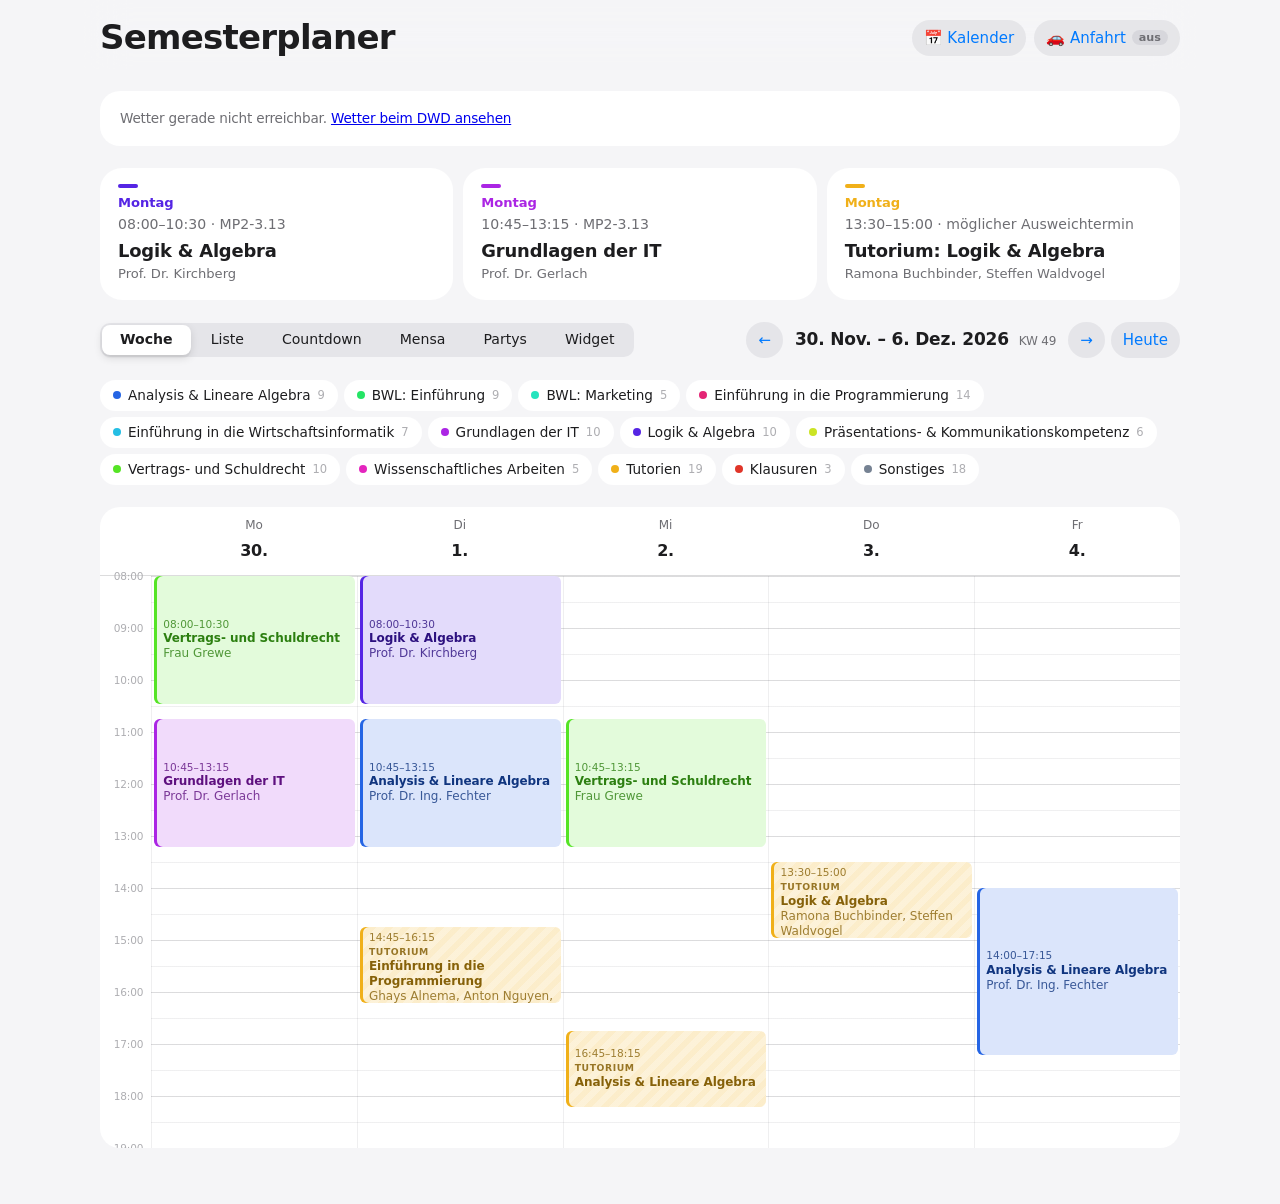
==== index.html @ cb1a545a "Add files via upload" ====
<!doctype html>
<html lang="de">
<head>
<meta charset="utf-8">
<meta name="viewport" content="width=device-width, initial-scale=1">
<title>Semesterplaner</title>
<meta name="theme-color" content="#f5f5f7" media="(prefers-color-scheme: light)">
<meta name="theme-color" content="#000000" media="(prefers-color-scheme: dark)">
<!-- Als App installierbar (Startbildschirm auf Handy und PC) -->
<link rel="manifest" href="manifest.webmanifest">
<link rel="icon" type="image/png" sizes="32x32" href="favicon-32.png">
<link rel="apple-touch-icon" href="apple-touch-icon.png">
<meta name="mobile-web-app-capable" content="yes">
<meta name="apple-mobile-web-app-capable" content="yes">
<meta name="apple-mobile-web-app-title" content="Semesterplan">
<meta name="apple-mobile-web-app-status-bar-style" content="default">
<link rel="preconnect" href="https://fonts.googleapis.com">
<link rel="preconnect" href="https://fonts.gstatic.com" crossorigin>
<link rel="stylesheet" href="https://fonts.googleapis.com/css2?family=Geist:wght@400;500;600;700&family=Geist+Mono:wght@400;500;600&display=swap">
<style>
/* Layout: Eingabe (nur Bearbeitungsmodus), "Als Nächstes", Wochenraster oder Liste.
   Farben: jedes Fach hat einen festen Farbton, Tutorien sind immer Bernstein mit Strichrand, Klausuren Rot, Sonstiges Grau.
   Flächen bekommen weiche, halbtransparente Schatten statt harter Rahmen. Bewegung nur als Rückmeldung beim Drücken. */
:root {
  --bg: #fafafa; --surface: #ffffff; --sunken: #f1f1f3; --fg: #18181b; --muted: #6b6b74; --faint: #a1a1aa;
  --line: rgb(0 0 0 / 0.075); --line-faint: rgb(0 0 0 / 0.035);
  --accent: #2563eb; --accent-fg: #ffffff; --accent-soft: rgb(37 99 235 / 0.07);
  --danger: #c4231a; --danger-soft: rgb(196 35 26 / 0.08); --now: #e5484d;
  --ring: 0 0 0 1px rgb(0 0 0 / 0.07);
  --shadow-sm: 0 0 0 1px rgb(0 0 0 / 0.06), 0 1px 2px rgb(0 0 0 / 0.04);
  --shadow-md: 0 0 0 1px rgb(0 0 0 / 0.06), 0 1px 2px rgb(0 0 0 / 0.04), 0 6px 16px -6px rgb(0 0 0 / 0.08);
  --ev-s: 62%; --ev-bg-l: 94%; --ev-fg-l: 24%; --ev-line-l: 50%;
  --ease-out: cubic-bezier(0.23, 1, 0.32, 1);
  --font-ui: "Geist", system-ui, -apple-system, "Segoe UI", sans-serif;
  --font-num: "Geist Mono", ui-monospace, "SF Mono", Menlo, Consolas, monospace;
  --r-lg: 14px; --r-md: 10px; --r-sm: 7px;
}
@media (prefers-color-scheme: dark) {
  :root:not([data-theme="light"]) {
    --bg: #0b0b0c; --surface: #151517; --sunken: #1d1d20; --fg: #ececee; --muted: #9d9da6; --faint: #6b6b74;
    --line: rgb(255 255 255 / 0.075); --line-faint: rgb(255 255 255 / 0.035);
    --accent: #6d9bff; --accent-fg: #0b1220; --accent-soft: rgb(109 155 255 / 0.09);
    --danger: #ff8a80; --danger-soft: rgb(255 138 128 / 0.1); --now: #ff6369;
    --ring: 0 0 0 1px rgb(255 255 255 / 0.08);
    --shadow-sm: 0 0 0 1px rgb(255 255 255 / 0.07), 0 1px 2px rgb(0 0 0 / 0.4);
    --shadow-md: 0 0 0 1px rgb(255 255 255 / 0.07), 0 1px 2px rgb(0 0 0 / 0.4), 0 8px 24px -8px rgb(0 0 0 / 0.6);
    --ev-s: 45%; --ev-bg-l: 20%; --ev-fg-l: 88%; --ev-line-l: 62%; color-scheme: dark;
  }
}
:root[data-theme="dark"] {
  --bg: #0b0b0c; --surface: #151517; --sunken: #1d1d20; --fg: #ececee; --muted: #9d9da6; --faint: #6b6b74;
  --line: rgb(255 255 255 / 0.075); --line-faint: rgb(255 255 255 / 0.035);
  --accent: #6d9bff; --accent-fg: #0b1220; --accent-soft: rgb(109 155 255 / 0.09);
  --danger: #ff8a80; --danger-soft: rgb(255 138 128 / 0.1); --now: #ff6369;
  --ring: 0 0 0 1px rgb(255 255 255 / 0.08);
  --shadow-sm: 0 0 0 1px rgb(255 255 255 / 0.07), 0 1px 2px rgb(0 0 0 / 0.4);
  --shadow-md: 0 0 0 1px rgb(255 255 255 / 0.07), 0 1px 2px rgb(0 0 0 / 0.4), 0 8px 24px -8px rgb(0 0 0 / 0.6);
  --ev-s: 45%; --ev-bg-l: 20%; --ev-fg-l: 88%; --ev-line-l: 62%; color-scheme: dark;
}
* { box-sizing: border-box; }
html { -webkit-tap-highlight-color: transparent; -webkit-text-size-adjust: 100%; text-size-adjust: 100%; }
body {
  margin: 0; background: var(--bg); color: var(--fg); font-family: var(--font-ui); font-size: 15px; line-height: 1.45;
  -webkit-font-smoothing: antialiased; -moz-osx-font-smoothing: grayscale; font-feature-settings: "ss01";
  padding-block: max(28px, env(safe-area-inset-top, 0px)) max(56px, env(safe-area-inset-bottom, 0px));
  padding-left: max(16px, env(safe-area-inset-left, 0px));
  padding-right: max(16px, env(safe-area-inset-right, 0px));
}
[hidden] { display: none !important; }
.wrap { max-width: 1080px; margin: 0 auto; display: flex; flex-direction: column; gap: 18px; }
button, input, textarea, select { font: inherit; color: inherit; }
button { cursor: pointer; touch-action: manipulation; -webkit-user-select: none; user-select: none; }
:focus-visible { outline: 2px solid var(--accent); outline-offset: 2px; }
::selection { background: var(--accent-soft); }

header { display: flex; align-items: center; justify-content: space-between; gap: 12px; flex-wrap: wrap; }
h1 { margin: 0; font-size: 1.75rem; font-weight: 650; letter-spacing: -0.03em; line-height: 1.15; text-wrap: balance; }
#status:not(:empty) { font-size: 0.78rem; color: var(--muted); padding: 3px 10px; border-radius: 999px; background: var(--surface); box-shadow: var(--shadow-sm); }

.panel { background: var(--surface); box-shadow: var(--shadow-sm); border-radius: var(--r-lg); padding: 16px; }
.cap { display: block; font-size: 0.7rem; font-weight: 600; letter-spacing: 0.06em; text-transform: uppercase; color: var(--muted); }
.add textarea {
  width: 100%; margin-top: 10px; min-height: 104px; resize: vertical; padding: 10px 12px;
  background: var(--sunken); border: 0; box-shadow: inset var(--ring); border-radius: var(--r-md); font-family: var(--font-num); font-size: 0.85rem; line-height: 1.55;
}
.ctl { display: flex; flex-wrap: wrap; gap: 8px 10px; align-items: center; margin-top: 12px; }
.ctl input[type="text"] { flex: 1 1 200px; min-width: 0; padding: 8px 10px; background: var(--sunken); border: 0; box-shadow: inset var(--ring); border-radius: var(--r-md); }
@media (pointer: coarse) { .add textarea, .ctl input[type="text"] { font-size: 16px; } }

/* Knöpfe: kurzes Eindrücken beim Tippen, Hover nur mit Maus */
.btn {
  display: inline-flex; align-items: center; justify-content: center; gap: 6px; min-height: 34px;
  background: var(--fg); color: var(--bg); border: 0; border-radius: var(--r-md); padding: 7px 14px; font-weight: 550; font-size: 0.9rem; line-height: 1.2;
}
.btn:disabled { opacity: 0.4; cursor: default; }
.btn.ghost { background: var(--surface); color: var(--fg); box-shadow: var(--shadow-sm); font-weight: 500; padding: 7px 12px; }
.btn.ghost[aria-pressed="true"] { background: var(--fg); color: var(--bg); box-shadow: none; }
.btn.danger { background: var(--danger-soft); color: var(--danger); font-weight: 500; padding: 7px 12px; }
.btn.danger.armed { background: var(--danger); color: var(--surface); }
#preview, #addmsg, .note { font-size: 0.85rem; color: var(--muted); }
#preview { margin-top: 8px; min-height: 1.3em; }
#addmsg { color: var(--fg); }

#photobox { margin-top: 14px; padding-top: 14px; border-top: 1px solid var(--line); }
#photobox .ctl { margin-top: 6px; }
#photolist { display: flex; flex-direction: column; gap: 6px; margin-top: 10px; }
#photolist label { display: flex; gap: 10px; align-items: baseline; padding: 8px 10px; background: var(--sunken); border-radius: var(--r-md); font-size: 0.85rem; }
#photolist .num { font-family: var(--font-num); font-variant-numeric: tabular-nums; }

.editbar { box-shadow: 0 0 0 1px var(--accent), var(--shadow-sm); }
.editbar p { margin: 6px 0 0; font-size: 0.85rem; color: var(--muted); }

/* Farbmodell der Termine */
.k-vorlesung { --sat: var(--ev-s); }
.k-tutorium { --h: 42 !important; --sat: 88%; }
.k-pruefung { --h: 4 !important; --sat: 75%; }
.k-sonstiges { --h: 215 !important; --sat: 12%; }
.dot { width: 8px; height: 8px; border-radius: 50%; flex: none; display: inline-block; background: hsl(var(--h) var(--sat, var(--ev-s)) var(--ev-line-l)); }
.tag { font-size: 0.62rem; font-weight: 600; letter-spacing: 0.06em; text-transform: uppercase; padding: 1px 6px; border-radius: 5px; color: hsl(var(--h) var(--sat, var(--ev-s)) var(--ev-fg-l)); background: hsl(var(--h) var(--sat, var(--ev-s)) var(--ev-bg-l)); box-shadow: inset 0 0 0 1px hsl(var(--h) var(--sat, var(--ev-s)) var(--ev-line-l) / 0.35); white-space: nowrap; }

/* Als Nächstes */
#next { display: grid; grid-template-columns: repeat(auto-fit, minmax(230px, 1fr)); gap: 10px; }
#next:empty { display: none; }
.nx {
  --h: 215; position: relative; text-align: left; background: var(--surface); border: 0; border-radius: var(--r-lg); padding: 12px 14px 12px 18px;
  box-shadow: var(--shadow-md); min-width: 0; display: flex; flex-direction: column; gap: 2px; overflow: hidden;
}
.nx::before { content: ""; position: absolute; left: 0; top: 0; bottom: 0; width: 4px; background: hsl(var(--h) var(--sat, var(--ev-s)) var(--ev-line-l)); }
.nx.k-tutorium::before { background: repeating-linear-gradient(to bottom, hsl(var(--h) var(--sat) var(--ev-line-l)) 0 6px, transparent 6px 10px); }
.nx .when { font-size: 0.7rem; font-weight: 600; letter-spacing: 0.06em; text-transform: uppercase; color: var(--muted); }
.nx .tm { font-family: var(--font-num); font-size: 0.88rem; font-variant-numeric: tabular-nums; color: var(--muted); }
.nx .tt { font-weight: 600; font-size: 1rem; letter-spacing: -0.01em; overflow-wrap: anywhere; margin-top: 2px; }
.nx .pf { font-size: 0.82rem; color: var(--muted); overflow-wrap: anywhere; }

/* Ansicht, Navigation, Filter */
.bar { display: flex; flex-wrap: wrap; gap: 10px; align-items: center; justify-content: space-between; }
.tabs { display: inline-flex; gap: 2px; padding: 3px; border-radius: calc(var(--r-md) + 3px); background: var(--sunken); box-shadow: inset var(--ring); }
.tabs button { border: 0; background: transparent; color: var(--muted); padding: 6px 16px; border-radius: var(--r-md); font-weight: 500; font-size: 0.9rem; }
.tabs button[aria-pressed="true"] { background: var(--surface); color: var(--fg); box-shadow: var(--shadow-sm); }
.nav { display: inline-flex; gap: 6px; align-items: center; flex-wrap: wrap; }
.nav .lbl { font-weight: 600; text-align: center; font-variant-numeric: tabular-nums; padding: 0 6px; letter-spacing: -0.01em; }
.nav .kw { color: var(--muted); font-weight: 500; font-size: 0.75rem; margin-left: 4px; padding: 1px 6px; border-radius: 5px; background: var(--sunken); }

.chips { display: flex; flex-wrap: wrap; gap: 6px; }
.chip {
  --h: 215; display: inline-flex; align-items: center; gap: 7px; padding: 5px 11px; border-radius: 999px; border: 0;
  background: var(--surface); box-shadow: var(--shadow-sm); font-size: 0.82rem; max-width: 100%; text-align: left;
}
.chip[aria-pressed="false"] { opacity: 0.45; text-decoration: line-through; box-shadow: inset var(--ring); background: transparent; }
.chip small { color: var(--faint); font-family: var(--font-num); font-size: 0.72rem; font-variant-numeric: tabular-nums; }

/* Wochenraster */
.scroll { overflow-x: auto; background: var(--surface); box-shadow: var(--shadow-md); border-radius: var(--r-lg); overscroll-behavior-x: contain; }
.scroll { scrollbar-width: none; -ms-overflow-style: none; overflow-y: hidden; }
.scroll::-webkit-scrollbar { display: none; }
.wk { display: grid; grid-template-columns: 3.2rem repeat(var(--nd), minmax(0, 1fr)); min-width: 640px; }
.dh { padding: 10px 4px 8px; text-align: center; border-bottom: 1px solid var(--line); border-left: 1px solid var(--line-faint); font-size: 0.72rem; font-weight: 500; letter-spacing: 0.04em; text-transform: uppercase; color: var(--muted); }
.dh b {
  display: grid; place-items: center; width: 30px; height: 30px; margin: 3px auto 0; border-radius: 50%;
  font-size: 1rem; color: var(--fg); font-weight: 600; letter-spacing: -0.01em; text-transform: none; font-variant-numeric: tabular-nums;
}
.dh.today { color: var(--accent); }
.dh.today b { background: var(--accent); color: var(--accent-fg); }
.corner { border-bottom: 1px solid var(--line); }
.gut { position: relative; }
.gut span { position: absolute; right: 8px; font-family: var(--font-num); font-size: 0.66rem; color: var(--faint); transform: translateY(-50%); font-variant-numeric: tabular-nums; }
.col {
  position: relative; border-left: 1px solid var(--line-faint);
  background-image:
    linear-gradient(var(--line) 1px, transparent 1px),
    linear-gradient(transparent calc(var(--hh) / 2), var(--line-faint) calc(var(--hh) / 2), var(--line-faint) calc(var(--hh) / 2 + 1px), transparent calc(var(--hh) / 2 + 1px));
  background-size: 100% var(--hh);
}
.col.today { background-color: var(--accent-soft); }
.ev {
  --h: 215; position: absolute; text-align: left; overflow: hidden; padding: 4px 7px 4px 9px; border-radius: var(--r-sm); line-height: 1.25; font-size: 0.76rem;
  background: hsl(var(--h) var(--sat, var(--ev-s)) var(--ev-bg-l)); color: hsl(var(--h) var(--sat, var(--ev-s)) var(--ev-fg-l));
  border: 1px solid hsl(var(--h) var(--sat, var(--ev-s)) var(--ev-line-l) / 0.3);
  box-shadow: inset 3px 0 0 hsl(var(--h) var(--sat, var(--ev-s)) var(--ev-line-l));
}
.ev.k-tutorium { border: 1.5px dashed hsl(var(--h) var(--sat, var(--ev-s)) var(--ev-line-l) / 0.85); box-shadow: none; padding-left: 7px; }
.ev.sel { outline: 2px solid var(--fg); outline-offset: 1px; z-index: 2; }
.ev .t { display: block; font-family: var(--font-num); font-size: 0.66rem; opacity: 0.8; font-variant-numeric: tabular-nums; }
.ev .n { display: block; font-weight: 600; overflow-wrap: anywhere; letter-spacing: -0.005em; }
.ev .p { display: block; opacity: 0.8; overflow-wrap: anywhere; }
.ev .tg { font-size: 0.58rem; font-weight: 600; letter-spacing: 0.06em; text-transform: uppercase; opacity: 0.85; }
.ev.live { border-color: hsl(var(--h) var(--sat, var(--ev-s)) var(--ev-line-l)); box-shadow: inset 3px 0 0 hsl(var(--h) var(--sat, var(--ev-s)) var(--ev-line-l)), 0 0 0 3px hsl(var(--h) var(--sat, var(--ev-s)) var(--ev-line-l) / 0.18); }
.ev.k-tutorium.live { box-shadow: 0 0 0 3px hsl(var(--h) var(--sat, var(--ev-s)) var(--ev-line-l) / 0.18); }
.ev .left, .nx .left { display: block; font-family: var(--font-num); font-weight: 600; font-variant-numeric: tabular-nums; color: var(--now); }
.ev .left { font-size: 0.68rem; }
.nx .left { font-size: 0.8rem; }

/* Jetzt-Linie in der heutigen Spalte */
.nowline { position: absolute; left: -1px; right: 0; height: 0; border-top: 2px solid var(--now); z-index: 3; pointer-events: none; }
.nowline::before { content: ""; position: absolute; left: -5px; top: -6px; width: 10px; height: 10px; border-radius: 50%; background: var(--now); box-shadow: 0 0 0 2px var(--surface); }
.gut .nowlbl { right: 4px; padding: 1px 5px; border-radius: 5px; background: var(--now); color: #fff; font-weight: 600; z-index: 1; }

/* Mensa: große Fotokarten für Hauptgerichte, kompakte Zeilen mit Vorschaubild für Beilagen */
.mz { display: flex; flex-direction: column; gap: 6px; }
.mz .mh:first-child { margin-top: 0; }
.mgrid { display: grid; gap: 16px; grid-template-columns: repeat(auto-fill, minmax(260px, 1fr)); }
.dish { background: var(--surface); box-shadow: var(--shadow-md); border-radius: 18px; overflow: hidden; display: flex; flex-direction: column; min-width: 0; }
.ph { position: relative; overflow: hidden; background: var(--sunken); display: grid; place-items: center; isolation: isolate; }
.dish .ph { aspect-ratio: 16 / 11; }
.ph img { position: absolute; inset: 0; width: 100%; height: 100%; object-fit: cover; opacity: 0; transform: scale(1.03); }
.ph img.ok { opacity: 1; transform: none; }
.ph .fb { font-size: 2.6rem; line-height: 1; opacity: 0.9; }
.ph.wait::before { content: ""; position: absolute; inset: 0; background: linear-gradient(100deg, transparent 30%, rgb(255 255 255 / 0.35) 50%, transparent 70%); background-size: 220% 100%; animation: shimmer 1.3s linear infinite; z-index: 1; }
@keyframes shimmer { from { background-position: 120% 0; } to { background-position: -120% 0; } }
.dish .ph::after { content: ""; position: absolute; inset: 0; background: linear-gradient(to bottom, rgb(0 0 0 / 0.28), transparent 32%, transparent 70%, rgb(0 0 0 / 0.22)); pointer-events: none; z-index: 1; }
.ph .glass { position: absolute; z-index: 2; font-size: 0.7rem; font-weight: 600; padding: 4px 9px; border-radius: 999px; background: rgb(255 255 255 / 0.86); color: #18181b; -webkit-backdrop-filter: blur(10px) saturate(1.4); backdrop-filter: blur(10px) saturate(1.4); box-shadow: 0 1px 2px rgb(0 0 0 / 0.12); white-space: nowrap; max-width: calc(100% - 24px); overflow: hidden; text-overflow: ellipsis; }
.ph .glass.cat { left: 12px; top: 12px; letter-spacing: 0.02em; }
.ph .glass.price { right: 12px; top: 12px; font-family: var(--font-num); font-variant-numeric: tabular-nums; font-size: 0.8rem; }
.ph .glass.sym { left: 12px; bottom: 12px; font-weight: 500; font-size: 0.62rem; background: rgb(0 0 0 / 0.45); color: #fff; text-decoration: none; box-shadow: none; }
.dish .bd { padding: 14px 16px 16px; display: flex; flex-direction: column; gap: 4px; flex: 1; }
.dish .nm { font-weight: 600; font-size: 1.02rem; letter-spacing: -0.015em; line-height: 1.3; overflow-wrap: anywhere; text-wrap: pretty; }
.dish .sub { font-size: 0.82rem; color: var(--muted); overflow-wrap: anywhere; }
.dish .tags { display: flex; gap: 6px; flex-wrap: wrap; margin-top: 4px; }
.dish .tg2 { font-size: 0.68rem; font-weight: 600; padding: 2px 8px; border-radius: 999px; background: rgb(34 160 90 / 0.12); color: rgb(22 120 64); }
.dish .others { margin-top: auto; padding-top: 10px; font-size: 0.74rem; color: var(--muted); font-family: var(--font-num); font-variant-numeric: tabular-nums; }
.mlist { display: grid; gap: 8px; grid-template-columns: repeat(auto-fill, minmax(260px, 1fr)); }
.mrow { display: flex; gap: 12px; align-items: center; padding: 8px; padding-right: 14px; background: var(--surface); box-shadow: var(--shadow-sm); border-radius: 14px; min-width: 0; }
.mrow .ph { width: 60px; height: 60px; flex: none; border-radius: 10px; }
.mrow .ph .fb { font-size: 1.6rem; }
.mrow .tx { min-width: 0; flex: 1; display: flex; flex-direction: column; gap: 1px; }
.mrow .c { font-size: 0.66rem; font-weight: 600; letter-spacing: 0.06em; text-transform: uppercase; color: var(--muted); }
.mrow .nm { font-size: 0.9rem; font-weight: 500; overflow-wrap: anywhere; line-height: 1.3; }
.mrow .pr { font-family: var(--font-num); font-size: 0.85rem; font-weight: 600; font-variant-numeric: tabular-nums; white-space: nowrap; }
.mz .note { margin: 14px 0 0; max-width: 65ch; }
@media (prefers-reduced-motion: no-preference) { .ph img { transition: opacity 280ms ease, transform 420ms var(--ease-out); } }
@media (prefers-reduced-motion: reduce) { .ph.wait::before { animation: none; } }
@media (prefers-color-scheme: dark) { :root:not([data-theme="light"]) .dish .tg2 { color: rgb(120 220 160); } :root:not([data-theme="light"]) .ph.wait::before { background-image: linear-gradient(100deg, transparent 30%, rgb(255 255 255 / 0.06) 50%, transparent 70%); } }

/* Wetter */
.wx { display: grid; grid-template-columns: auto minmax(0, 1fr); gap: 14px 22px; align-items: center; padding: 14px 16px; }
.wx .now { display: flex; align-items: center; gap: 12px; }
.wx .ic { font-size: 2.3rem; line-height: 1; }
.wx .t { font-size: 2rem; font-weight: 600; letter-spacing: -0.04em; line-height: 1; font-variant-numeric: tabular-nums; }
.wx .d { font-size: 0.82rem; color: var(--muted); margin-top: 3px; }
.wx .d b { color: var(--fg); font-weight: 600; }
.wx .hrs { display: flex; gap: 4px; overflow-x: auto; scrollbar-width: none; overscroll-behavior-x: contain; -webkit-mask-image: linear-gradient(to right, #000 88%, transparent); mask-image: linear-gradient(to right, #000 88%, transparent); padding-right: 24px; }
.wx .hrs::-webkit-scrollbar { display: none; }
.wx .h { flex: none; min-width: 48px; display: flex; flex-direction: column; align-items: center; gap: 3px; padding: 6px 4px; border-radius: var(--r-md); font-variant-numeric: tabular-nums; }
.wx .h:first-child { background: var(--sunken); }
.wx .h .hh { font-family: var(--font-num); font-size: 0.66rem; color: var(--muted); }
.wx .h .hi { font-size: 1.15rem; line-height: 1.1; }
.wx .h .ht { font-size: 0.82rem; font-weight: 600; }
.wx .h .hp { font-size: 0.64rem; color: #2f7ae5; font-weight: 600; min-height: 1em; }
.wx .days { grid-column: 1 / -1; display: flex; flex-direction: column; border-top: 0.5px solid var(--line); margin-top: -4px; }
.wx .dy { display: grid; grid-template-columns: 7.2rem 1.8rem minmax(0, 1fr) 2.6rem minmax(60px, 140px) 2.6rem; align-items: center; gap: 10px; padding: 9px 0; font-variant-numeric: tabular-nums; }
.wx .dy + .dy { border-top: 0.5px solid var(--line-faint); }
.wx .dn { font-weight: 600; white-space: nowrap; }
.wx .dn small { font-weight: 400; color: var(--muted); font-size: 0.78rem; }
.wx .di { font-size: 1.2rem; text-align: center; }
.wx .dt { font-size: 0.82rem; color: var(--muted); min-width: 0; overflow: hidden; text-overflow: ellipsis; white-space: nowrap; }
.wx .dpp { color: var(--accent); font-weight: 600; }
.wx .dmin { color: var(--muted); text-align: right; }
.wx .dmax { font-weight: 600; }
.wx .bar { position: relative; height: 5px; border-radius: 999px; background: var(--sunken); }
.wx .bar span { position: absolute; top: 0; bottom: 0; border-radius: 999px; background: linear-gradient(90deg, #5ac8fa, #ffcc00 60%, #ff9500); min-width: 5px; }
@media (max-width: 560px) {
  .wx .dy { grid-template-columns: 6.6rem 1.6rem 2.2rem minmax(40px, 1fr) 2.2rem; gap: 6px; }
  .wx .dt { display: none; }
  .wx .dn small { display: none; }
}
.wx { position: relative; }
.wx.mini { display: block; padding: 0; background: none; box-shadow: none; }
.wxbar { width: 100%; display: flex; align-items: center; gap: 6px 16px; flex-wrap: wrap; text-align: left; border: 0; background: var(--surface); box-shadow: var(--shadow-sm); border-radius: var(--r-md); padding: 9px 14px; font-size: 0.88rem; color: var(--fg); font-variant-numeric: tabular-nums; }
.wxbar .wn b { font-weight: 600; }
.wxbar .wtx, .wxbar .wl { color: var(--muted); }
.wxbar .wl { font-size: 0.8rem; }
.wxbar .chev, .wxclose .chev { margin-left: auto; color: var(--faint); font-size: 1.15rem; line-height: 1; display: inline-block; transform: rotate(90deg); }
.wxclose { position: absolute; top: 12px; right: 12px; z-index: 1; border: 0; background: var(--sunken); color: var(--muted); border-radius: 999px; padding: 4px 10px; font-size: 0.75rem; font-weight: 500; display: inline-flex; gap: 6px; align-items: center; }
.wxclose .chev { transform: rotate(-90deg); font-size: 1rem; }
.wx:not(.mini) .hrs { margin-top: 18px; }
@media (min-width: 561px) { .wx:not(.mini) .hrs { margin-top: 0; padding-top: 22px; } }
@media (max-width: 560px) { .wxbar .wtx { display: none; } }
@media (prefers-reduced-motion: no-preference) { .wxbar { transition: transform 160ms var(--ease-out); } .wxbar:active { transform: scale(0.99); } }
.wx .src { grid-column: 1 / -1; font-size: 0.68rem; color: var(--faint); margin-top: -6px; }
.wx .src a { color: inherit; }
.wx.err { display: block; color: var(--muted); font-size: 0.85rem; }
.dh .dw { display: block; margin-top: 3px; font-size: 0.68rem; letter-spacing: 0; text-transform: none; color: var(--muted); font-variant-numeric: tabular-nums; white-space: nowrap; }
@media (max-width: 560px) { .wx { grid-template-columns: minmax(0, 1fr); gap: 10px; } .wx .src { margin-top: 0; } }

/* Anfahrt */
.hdr-r { display: flex; gap: 8px; align-items: center; flex-wrap: wrap; }
#travelbtn .pill { font-size: 0.7rem; font-weight: 600; padding: 1px 7px; border-radius: 999px; background: var(--sunken); color: var(--muted); font-variant-numeric: tabular-nums; }
#travelbtn.on .pill { background: rgb(22 163 74 / 0.14); color: rgb(21 128 61); }
.tp { display: flex; flex-direction: column; gap: 12px; }
.sw { display: inline-flex; align-items: center; gap: 10px; font-weight: 550; cursor: pointer; -webkit-user-select: none; user-select: none; position: relative; }
.sw input { position: absolute; opacity: 0; width: 1px; height: 1px; }
.sw .ui { width: 40px; height: 24px; border-radius: 999px; background: var(--sunken); box-shadow: inset var(--ring); position: relative; flex: none; }
.sw .ui::after { content: ""; position: absolute; top: 3px; left: 3px; width: 18px; height: 18px; border-radius: 50%; background: #fff; box-shadow: 0 1px 3px rgb(0 0 0 / 0.25); }
.sw input:checked + .ui { background: rgb(22 163 74); box-shadow: none; }
.sw input:checked + .ui::after { transform: translateX(16px); }
.sw input:focus-visible + .ui { outline: 2px solid var(--accent); outline-offset: 2px; }
@media (prefers-reduced-motion: no-preference) { .sw .ui, .sw .ui::after { transition: background-color 160ms ease, transform 200ms var(--ease-out); } }
.tp-grid { display: flex; flex-wrap: wrap; gap: 10px 16px; align-items: end; }
.tp-grid label { display: flex; flex-direction: column; gap: 4px; font-size: 0.78rem; color: var(--muted); font-weight: 500; }
.tp-grid .in { display: inline-flex; align-items: center; gap: 6px; color: var(--fg); font-size: 0.9rem; }
.tp-grid input, .tp-grid select { padding: 7px 10px; background: var(--sunken); border: 0; box-shadow: inset var(--ring); border-radius: var(--r-md); color: var(--fg); }
.tp-grid input { width: 5.2em; font-family: var(--font-num); font-variant-numeric: tabular-nums; }
.tp.off .tp-grid { opacity: 0.5; }
.tp .note { margin: 0; }
@media (pointer: coarse) { .tp-grid input, .tp-grid select { font-size: 16px; } }
.dep {
  position: absolute; left: 2px; right: 2px; z-index: 1; border-radius: var(--r-sm); padding: 2px 6px; overflow: hidden;
  border: 1.5px dashed rgb(22 163 74 / 0.6); background: repeating-linear-gradient(135deg, rgb(22 163 74 / 0.07) 0 6px, transparent 6px 12px);
  color: rgb(21 128 61); font-size: 0.66rem; line-height: 1.2; font-weight: 600; font-variant-numeric: tabular-nums; pointer-events: none; white-space: nowrap; text-overflow: ellipsis;
}
.dep b { font-family: var(--font-num); }
.nx .dp, .li .dp { font-size: 0.8rem; color: rgb(21 128 61); font-weight: 600; font-variant-numeric: tabular-nums; }
.nx .dp .depleft { font-weight: 500; color: var(--muted); }
.nx .dp .depleft.go { color: var(--now); font-weight: 700; }
@media (prefers-color-scheme: dark) {
  :root:not([data-theme="light"]) .dep, :root:not([data-theme="light"]) .nx .dp, :root:not([data-theme="light"]) .li .dp, :root:not([data-theme="light"]) #travelbtn.on .pill { color: rgb(110 231 160); }
}
.mz .note a, .empty a { color: var(--accent); text-underline-offset: 2px; }

/* Details und leere Zustände */
.detail { display: flex; flex-wrap: wrap; gap: 10px 16px; align-items: center; justify-content: space-between; margin-top: 12px; }
.detail .info { min-width: 0; display: flex; flex-direction: column; gap: 2px; }
.detail .info b { overflow-wrap: anywhere; font-size: 1.05rem; font-weight: 600; letter-spacing: -0.01em; }
.detail .hint { overflow-wrap: anywhere; }
.detail .acts { display: flex; gap: 8px; flex-wrap: wrap; }
.empty { color: var(--muted); font-size: 0.9rem; display: flex; gap: 12px; align-items: center; flex-wrap: wrap; padding: 14px 16px; border-radius: var(--r-lg); border: 1px dashed var(--line); margin-top: 12px; }
.mz .empty { margin-top: 0; }

/* Liste */
.list { list-style: none; margin: 0; padding: 0; }
.mh { margin: 22px 0 8px; font-size: 0.7rem; font-weight: 600; letter-spacing: 0.06em; text-transform: uppercase; color: var(--muted); }
.list .mh:first-child { margin-top: 4px; }
.li {
  display: grid; grid-template-columns: 5.5rem 7.2rem minmax(0, 1fr) auto; gap: 8px 12px; align-items: center; padding: 10px 14px 10px 18px;
  background: var(--surface); box-shadow: var(--shadow-sm); border-radius: var(--r-md); margin-bottom: 6px; position: relative; overflow: hidden;
}
.li::before { content: ""; position: absolute; left: 0; top: 0; bottom: 0; width: 4px; background: hsl(var(--h) var(--sat, var(--ev-s)) var(--ev-line-l)); }
.li.k-tutorium::before { background: repeating-linear-gradient(to bottom, hsl(var(--h) var(--sat) var(--ev-line-l)) 0 6px, transparent 6px 10px); }
.li.past { opacity: 0.5; }
.li .d b { font-weight: 600; margin-right: 4px; }
.li .d { font-variant-numeric: tabular-nums; }
.li .tm { font-family: var(--font-num); font-size: 0.84rem; color: var(--muted); font-variant-numeric: tabular-nums; }
.li .tt { min-width: 0; overflow-wrap: anywhere; }
.li .tt .l1 { display: flex; gap: 8px; align-items: center; flex-wrap: wrap; font-weight: 600; letter-spacing: -0.005em; }
.li .tt .l2 { font-size: 0.82rem; color: var(--muted); }
@media (max-width: 560px) {
  .li { grid-template-columns: 1fr auto; }
  .li .tt { grid-column: 1 / -1; order: 3; }
  h1 { font-size: 1.5rem; }
  .bar { flex-direction: column; align-items: stretch; }
  .tabs { align-self: flex-start; }
  .nav .lbl { font-size: 0.9rem; line-height: 1.2; }
  .nav .kw { display: block; width: fit-content; margin: 3px auto 0; }
}
.hint { font-size: 0.85rem; color: var(--muted); }

/* Bewegung: nur Rückmeldung beim Drücken und sanfte Farbwechsel. Kein "all", eigene Kurve, unter 200 ms. */
@media (prefers-reduced-motion: no-preference) {
  .btn, .chip, .nx, .ev, .tabs button {
    transition: transform 160ms var(--ease-out), background-color 150ms ease, color 150ms ease, box-shadow 150ms ease, opacity 150ms ease;
  }
  .btn:not(:disabled):active, .chip:active, .tabs button:active { transform: scale(0.97); }
  .nx:active { transform: scale(0.985); }
  .ev:active { transform: scale(0.98); }
}
@media (hover: hover) and (pointer: fine) {
  .btn:not(:disabled):hover { opacity: 0.88; }
  .btn.ghost:not(:disabled):not([aria-pressed="true"]):hover { opacity: 1; background: var(--sunken); }
  .btn.danger:not(.armed):hover { opacity: 1; background: rgb(196 35 26 / 0.14); }
  .tabs button:not([aria-pressed="true"]):hover { color: var(--fg); }
  .chip:hover { box-shadow: 0 0 0 1px rgb(0 0 0 / 0.12), 0 1px 2px rgb(0 0 0 / 0.05); }
  .nx:hover { box-shadow: 0 0 0 1px rgb(0 0 0 / 0.08), 0 2px 4px rgb(0 0 0 / 0.05), 0 12px 24px -10px rgb(0 0 0 / 0.14); }
  .ev:hover { filter: saturate(1.15) brightness(0.98); }
}
/* ===== Apple-Stil (nur Optik, Logik unverändert) ===== */
:root {
  --bg: #f5f5f7; --surface: #ffffff; --sunken: rgb(118 118 128 / 0.12); --fg: #1d1d1f; --muted: #6e6e73; --faint: #aeaeb2;
  --line: rgb(60 60 67 / 0.18); --line-faint: rgb(60 60 67 / 0.08);
  --accent: #007aff; --accent-fg: #fff; --accent-soft: rgb(0 122 255 / 0.08);
  --danger: #ff3b30; --danger-soft: rgb(255 59 48 / 0.1); --now: #ff3b30;
  --ring: 0 0 0 0.5px rgb(0 0 0 / 0.08);
  --shadow-sm: 0 1px 3px rgb(0 0 0 / 0.04);
  --shadow-md: 0 2px 12px rgb(0 0 0 / 0.06);
  --ev-s: 78%; --ev-bg-l: 92%; --ev-fg-l: 28%; --ev-line-l: 52%;
  --ease-out: cubic-bezier(0.32, 0.72, 0, 1);
  --font-ui: -apple-system, BlinkMacSystemFont, "SF Pro Text", "SF Pro Display", "Helvetica Neue", "Inter", system-ui, sans-serif;
  --font-num: -apple-system, BlinkMacSystemFont, "SF Pro Text", "Helvetica Neue", system-ui, sans-serif;
  --r-lg: 20px; --r-md: 12px; --r-sm: 8px;
}
@media (prefers-color-scheme: dark) { :root:not([data-theme="light"]) {
  --bg: #000; --surface: #1c1c1e; --sunken: rgb(118 118 128 / 0.24); --fg: #f5f5f7; --muted: #98989d; --faint: #636366;
  --line: rgb(84 84 88 / 0.6); --line-faint: rgb(84 84 88 / 0.3);
  --accent: #0a84ff; --accent-fg: #fff; --accent-soft: rgb(10 132 255 / 0.14);
  --danger: #ff453a; --danger-soft: rgb(255 69 58 / 0.16); --now: #ff453a;
  --ring: 0 0 0 0.5px rgb(255 255 255 / 0.1); --shadow-sm: none; --shadow-md: none;
  --ev-s: 60%; --ev-bg-l: 22%; --ev-fg-l: 86%; --ev-line-l: 60%;
} }
:root[data-theme="dark"] {
  --bg: #000; --surface: #1c1c1e; --sunken: rgb(118 118 128 / 0.24); --fg: #f5f5f7; --muted: #98989d; --faint: #636366;
  --line: rgb(84 84 88 / 0.6); --line-faint: rgb(84 84 88 / 0.3);
  --accent: #0a84ff; --accent-fg: #fff; --accent-soft: rgb(10 132 255 / 0.14);
  --danger: #ff453a; --danger-soft: rgb(255 69 58 / 0.16); --now: #ff453a;
  --ring: 0 0 0 0.5px rgb(255 255 255 / 0.1); --shadow-sm: none; --shadow-md: none;
  --ev-s: 60%; --ev-bg-l: 22%; --ev-fg-l: 86%; --ev-line-l: 60%;
}
body { font-size: 17px; line-height: 1.4; letter-spacing: -0.012em; font-feature-settings: normal; }
.wrap { gap: 22px; }
/* Großer Titel wie in iOS, Kopfzeile als Glasleiste */
header { position: sticky; top: 0; z-index: 10; margin: -28px -16px 0; padding: 18px 16px 12px;
  background: color-mix(in srgb, var(--bg) 72%, transparent); -webkit-backdrop-filter: saturate(1.8) blur(20px); backdrop-filter: saturate(1.8) blur(20px); }
h1 { font-size: 2.125rem; font-weight: 700; letter-spacing: -0.022em; }
.cap, .mh, .nx .when, .mrow .c { text-transform: none; letter-spacing: -0.005em; font-size: 0.82rem; font-weight: 600; color: var(--muted); }
.mh { font-size: 1.25rem; font-weight: 700; color: var(--fg); letter-spacing: -0.02em; margin: 26px 0 10px; }
.panel { box-shadow: none; border-radius: var(--r-lg); padding: 18px 20px; }
/* Knöpfe: Pillen, Akzent statt Schwarz */
.btn { background: var(--accent); color: #fff; border-radius: 999px; padding: 8px 18px; font-weight: 500; font-size: 0.94rem; min-height: 36px; }
.btn.ghost { background: var(--sunken); color: var(--accent); box-shadow: none; }
.btn.ghost[aria-pressed="true"] { background: var(--accent); color: #fff; }
/* Segmented Control */
.tabs { background: var(--sunken); box-shadow: none; padding: 2px; border-radius: 10px; }
.tabs button { border-radius: 8px; padding: 5px 18px; color: var(--fg); font-weight: 500; font-size: 0.88rem; }
.tabs button[aria-pressed="true"] { background: var(--surface); box-shadow: 0 3px 8px rgb(0 0 0 / 0.12), 0 3px 1px rgb(0 0 0 / 0.04); font-weight: 600; }
.nav .kw { background: transparent; padding: 0; }
.chip { background: var(--surface); box-shadow: none; padding: 6px 13px; font-size: 0.85rem; }
.chip[aria-pressed="false"] { text-decoration: none; opacity: 0.4; background: var(--sunken); box-shadow: none; }
/* Als Nächstes: Widget-Karten */
.nx { box-shadow: none; border-radius: 22px; padding: 16px 18px; }
.nx::before { left: 18px; top: 16px; bottom: auto; width: 20px; height: 4px; border-radius: 2px; }
.nx .when { margin-top: 10px; color: hsl(var(--h) var(--sat, var(--ev-s)) var(--ev-line-l)); }
.nx .tt { font-size: 1.12rem; font-weight: 600; }
.nx .tm, .li .tm { font-family: var(--font-ui); }
/* Wochenraster wie Kalender-App */
.scroll { box-shadow: none; border-radius: var(--r-lg); }
.dh { border-left: 0; text-transform: none; letter-spacing: 0; font-size: 0.75rem; }
.dh.today b { background: var(--now); color: #fff; }
.dh.today { color: var(--now); }
.col { border-left: 0.5px solid var(--line-faint); }
.col.today { background-color: transparent; }
.ev { border: 0; border-radius: 6px; box-shadow: inset 3px 0 0 hsl(var(--h) var(--sat, var(--ev-s)) var(--ev-line-l)); font-size: 0.75rem; }
.ev.k-tutorium { border: 0; box-shadow: inset 3px 0 0 hsl(var(--h) var(--sat) var(--ev-line-l)); background: repeating-linear-gradient(135deg, hsl(var(--h) var(--sat) var(--ev-bg-l)) 0 6px, hsl(var(--h) var(--sat) calc(var(--ev-bg-l) - 3%)) 6px 12px); padding-left: 9px; }
.ev .t, .gut span { font-family: var(--font-ui); }
.ev.sel { outline: 2px solid var(--accent); }
/* Liste: Inset-Grouped wie Einstellungen */
.li { box-shadow: none; border-radius: 0; margin: 0; background: var(--surface); padding: 12px 16px 12px 22px; }
.li::before { left: 10px; top: 50%; bottom: auto; width: 6px; height: 6px; border-radius: 50%; transform: translateY(-50%); }
.li.k-tutorium::before { background: hsl(var(--h) var(--sat) var(--ev-line-l)); }
.li + .li { box-shadow: inset 22px 0.5px 0 var(--surface), inset 0 0.5px 0 var(--line); }
.mh + .li { border-top-left-radius: 14px; border-top-right-radius: 14px; }
.li:has(+ .mh), .li:last-child { border-bottom-left-radius: 14px; border-bottom-right-radius: 14px; }
.tag { border-radius: 6px; box-shadow: none; text-transform: none; letter-spacing: 0; font-size: 0.7rem; }
/* Mensa & Wetter */
.dish, .mrow { box-shadow: none; border-radius: 22px; }
.mrow { border-radius: 16px; }
.wx .t { font-size: 2.6rem; font-weight: 300; letter-spacing: -0.03em; }
.wx .h .hh { font-family: var(--font-ui); }
.wx .h .hp { color: var(--accent); }
.sw .ui { width: 51px; height: 31px; background: rgb(120 120 128 / 0.16); box-shadow: none; }
.sw .ui::after { width: 27px; height: 27px; top: 2px; left: 2px; box-shadow: 0 3px 8px rgb(0 0 0 / 0.15), 0 1px 1px rgb(0 0 0 / 0.16); }
.sw input:checked + .ui { background: #34c759; }
.sw input:checked + .ui::after { transform: translateX(20px); }
.empty { border: 0; background: var(--surface); }
@media (hover: hover) and (pointer: fine) {
  .btn.ghost:not(:disabled):not([aria-pressed="true"]):hover { background: color-mix(in srgb, var(--sunken) 100%, var(--accent) 6%); }
  .nx:hover, .chip:hover { box-shadow: 0 4px 16px rgb(0 0 0 / 0.08); }
}
@media (max-width: 560px) { h1 { font-size: 1.85rem; } }
/* Partys: Passwortabfrage, Eintragen, Karten */
.pgate { max-width: 380px; margin: 8px auto 0; display: flex; flex-direction: column; align-items: center; gap: 10px; text-align: center; padding: 28px 22px; }
.pgate h2 { margin: 0; font-size: 1.35rem; font-weight: 700; letter-spacing: -0.02em; }
.pgate .note { margin: 0; }
.pg-ic { font-size: 2rem; line-height: 1; }
.pgate input, .padd input { width: 100%; min-width: 0; padding: 10px 12px; background: var(--sunken); border: 0; box-shadow: inset var(--ring); border-radius: var(--r-md); font-size: 16px; }
.pgate .btn { width: 100%; }
.pmsg { margin: 0; min-height: 1.3em; font-size: 0.85rem; color: var(--danger); }
.pmsg2 { margin: 0; }
.pf-grid { display: grid; grid-template-columns: repeat(2, minmax(0, 1fr)); gap: 12px; margin-top: 12px; }
.pf-grid label { display: flex; flex-direction: column; gap: 5px; font-size: 0.82rem; font-weight: 600; color: var(--muted); min-width: 0; }
.pf-grid .pf-wide { grid-column: 1 / -1; }
.pf-grid .opt { font-weight: 400; color: var(--faint); }
.pf-grid input { color: var(--fg); font-weight: 400; -webkit-appearance: none; appearance: none; min-height: 42px; }
.plist { list-style: none; margin: 0; padding: 0; display: grid; grid-template-columns: repeat(auto-fill, minmax(280px, 1fr)); gap: 12px; }
.pc { background: var(--surface); border-radius: 22px; padding: 16px 18px; display: flex; flex-direction: column; gap: 8px; min-width: 0; }
.pc.past { opacity: 0.5; }
.pc-top { display: flex; justify-content: space-between; align-items: baseline; gap: 4px 12px; flex-wrap: wrap; margin-bottom: 2px; }
.pc-name { font-size: 1.12rem; font-weight: 600; letter-spacing: -0.01em; overflow-wrap: anywhere; }
.pc-when { font-size: 0.82rem; font-weight: 600; color: #bf5af2; font-variant-numeric: tabular-nums; }
.pc-row { display: grid; grid-template-columns: 1.4rem 5.6rem minmax(0, 1fr); align-items: baseline; gap: 6px; font-size: 0.94rem; }
.pc-lbl { font-size: 0.8rem; color: var(--muted); }
.pc-row a { color: var(--accent); text-decoration: none; overflow-wrap: anywhere; }
.pc-none { color: var(--faint); }
.pc-acts { display: flex; justify-content: flex-end; margin-top: 2px; }
.pgh summary { cursor: pointer; font-weight: 600; font-size: 0.92rem; }
.pgh[open] summary { margin-bottom: 8px; }
.pgh .note { margin: 0; }
@media (max-width: 560px) { .pf-grid { grid-template-columns: minmax(0, 1fr); } .pf-grid .pf-wide { grid-column: auto; } }

/* Widget-Anleitung */
.wg { display: flex; flex-direction: column; gap: 14px; }
.wg-hero { display: flex; gap: 18px; align-items: center; flex-wrap: wrap; }
.wg-hero > div:first-child { flex: 1 1 260px; min-width: 0; }
.wg h2 { margin: 0 0 6px; font-size: 1.35rem; font-weight: 700; letter-spacing: -0.02em; }
.wg .note { margin: 0; max-width: 62ch; }
.wg-steps { list-style: none; margin: 0; padding: 0; display: flex; flex-direction: column; gap: 10px; counter-reset: st; }
.wg-steps > li { counter-increment: st; position: relative; padding: 14px 16px 14px 56px; background: var(--surface); border-radius: var(--r-lg); box-shadow: var(--shadow-sm); min-width: 0; }
.wg-steps > li::before { content: counter(st); position: absolute; left: 16px; top: 13px; width: 26px; height: 26px; border-radius: 50%; background: var(--accent); color: var(--accent-fg); font-weight: 700; font-size: 0.85rem; display: grid; place-items: center; }
.wg-steps h3 { margin: 2px 0 4px; font-size: 1rem; font-weight: 600; letter-spacing: -0.01em; }
.wg-steps p { margin: 0; color: var(--muted); font-size: 0.92rem; line-height: 1.5; }
.wg-steps p + p, .wg-steps p + .wg-acts, .wg-steps .wg-acts + p { margin-top: 8px; }
.wg-acts a { text-decoration: none; }
.wg-acts { display: flex; gap: 8px; flex-wrap: wrap; align-items: center; }
.wg-ok { font-size: 0.85rem; color: #1f9d55; font-weight: 600; }
.wg kbd { font: inherit; font-weight: 600; color: var(--fg); background: var(--sunken); padding: 1px 6px; border-radius: 5px; white-space: nowrap; }
.wg code { font-family: var(--font-num); font-size: 0.85em; background: var(--sunken); padding: 1px 5px; border-radius: 5px; color: var(--fg); }
.wg-params { margin: 8px 0 0; padding: 0; list-style: none; display: grid; grid-template-columns: max-content minmax(0, 1fr); gap: 4px 12px; font-size: 0.9rem; color: var(--muted); }
.wg-warn { background: var(--danger-soft); color: var(--danger); padding: 10px 12px; border-radius: var(--r-md); font-size: 0.88rem; }
.wg details summary { cursor: pointer; font-weight: 600; font-size: 0.92rem; }
.wg pre { margin: 10px 0 0; max-height: 320px; overflow: auto; background: var(--sunken); border-radius: var(--r-md); padding: 12px; font-family: var(--font-num); font-size: 0.74rem; line-height: 1.45; white-space: pre; }
/* kleine Vorschau, wie das Widget aussieht */
.wg-mock { flex: 0 0 auto; width: 300px; max-width: 100%; aspect-ratio: 2.1 / 1; background: var(--surface); border-radius: 22px; box-shadow: var(--shadow-md); padding: 14px 16px; display: grid; grid-template-columns: minmax(0, 1fr) auto; gap: 10px; font-size: 0.78rem; overflow: hidden; }
.wg-mock .mh1 { grid-column: 1 / -1; color: var(--accent); font-weight: 600; font-size: 0.72rem; margin-bottom: -4px; }
.wg-mock .d { font-size: 0.6rem; font-weight: 600; color: var(--muted); letter-spacing: 0.02em; margin: 4px 0 3px; }
.wg-mock .r { display: flex; gap: 6px; margin-bottom: 5px; min-width: 0; }
.wg-mock .r i { flex: 0 0 3px; border-radius: 2px; background: hsl(var(--h) 70% 50%); }
.wg-mock .r b { display: block; font-weight: 600; white-space: nowrap; overflow: hidden; text-overflow: ellipsis; }
.wg-mock .r span { color: var(--muted); font-size: 0.68rem; font-family: var(--font-num); }
.wg-mock .x { width: 104px; color: var(--danger); }
.wg-mock .x strong { display: block; font-size: 1rem; font-weight: 800; line-height: 1.1; }
.wg-mock .x b { display: block; color: var(--fg); font-size: 0.72rem; }
.wg-mock .x span { color: var(--muted); font-size: 0.66rem; }
@media (max-width: 560px) { .wg-steps > li { padding-left: 48px; } .wg-steps > li::before { left: 12px; } .wg-mock { width: 100%; } }

/* Prüfungs-Countdown */
.cd { --h: 4; --sat: 75%; position: relative; overflow: hidden; padding-left: 20px; }
.cd::before { content: ""; position: absolute; left: 0; top: 0; bottom: 0; width: 4px; background: hsl(var(--h) var(--sat) var(--ev-line-l)); }
.cd .hd { display: flex; flex-wrap: wrap; align-items: baseline; justify-content: space-between; gap: 4px 12px; }
.cd .tt { font-weight: 600; font-size: 1.05rem; letter-spacing: -0.01em; margin-top: 2px; overflow-wrap: anywhere; }
.cd .sub { font-size: 0.82rem; color: var(--muted); overflow-wrap: anywhere; }
.cd .units { display: grid; grid-template-columns: repeat(5, minmax(0, 1fr)); gap: 8px; margin-top: 12px; }
.cd .u { background: var(--sunken); border-radius: var(--r-md); padding: 10px 4px 8px; text-align: center; min-width: 0; }
.cd .u b { display: block; font-family: var(--font-num); font-variant-numeric: tabular-nums; font-size: clamp(1.25rem, 5vw, 2rem); font-weight: 600; line-height: 1.1; letter-spacing: -0.02em; }
.cd .u span { display: block; margin-top: 4px; font-size: 0.66rem; font-weight: 600; letter-spacing: 0.05em; text-transform: uppercase; color: var(--muted); }
.cd .live { margin-top: 10px; font-weight: 600; color: var(--now); }
.cd ul { list-style: none; margin: 12px 0 0; padding: 12px 0 0; border-top: 1px solid var(--line); display: grid; gap: 10px; }
.cd li { display: flex; flex-wrap: wrap; align-items: center; justify-content: space-between; gap: 8px 14px; font-size: 0.85rem; }
.cd li .mt { display: flex; flex-direction: column; min-width: 0; }
.cd li .mn { font-weight: 600; overflow-wrap: anywhere; }
.cd .mini { display: flex; gap: 4px; background: #07110b; border: 2px solid #1b1b1f; border-radius: 8px; padding: 5px 8px; box-shadow: inset 0 0 0 1px #2b3036; }
.cd .mini span { display: flex; flex-direction: column; align-items: center; min-width: 2.1em; }
.cd .mini b { font-family: var(--font-num); font-variant-numeric: tabular-nums; font-size: 1.1rem; font-weight: 600; line-height: 1.1; color: #ff3b30; text-shadow: 0 0 6px rgb(255 59 48 / 0.6); }
.cd .mini i { font-style: normal; font-size: 0.55rem; font-weight: 700; letter-spacing: 0.06em; text-transform: uppercase; color: #ff8a80; }
.cd li .d { font-family: var(--font-num); font-variant-numeric: tabular-nums; color: var(--muted); white-space: nowrap; }
.bunker { position: relative; margin-top: 12px; border-radius: var(--r-md); overflow: hidden; background: #26221e; box-shadow: inset 0 0 0 1px rgb(0 0 0 / 0.2); }
.bunker svg { display: block; width: 100%; max-width: 620px; margin: 0 auto; height: auto; }
.bunker .seg { font-family: var(--font-num); font-size: 30px; font-weight: 600; fill: #ff3b30; text-anchor: middle; font-variant-numeric: tabular-nums; }
.bunker .seg.ghost { fill: #ff3b30; opacity: 0.08; filter: none; }
.bunker .ul { font-family: var(--font-ui); font-size: 7.5px; font-weight: 700; letter-spacing: 0.08em; fill: #ff8a80; text-anchor: middle; }
.bunker .plate { font-family: var(--font-ui); font-size: 9.5px; font-weight: 800; letter-spacing: 0.12em; fill: #1b1b1f; text-anchor: middle; }
.bunker .book { font-family: var(--font-ui); font-size: 5.5px; font-weight: 800; fill: #fff; text-anchor: middle; }
.bunker .sr { position: absolute; width: 1px; height: 1px; overflow: hidden; clip: rect(0 0 0 0); white-space: nowrap; }
.bunker .beacon path { transform-box: fill-box; }
@media (prefers-reduced-motion: no-preference) {
  .bunker .beacon path { animation: bkFlash 1.4s steps(1) infinite; }
  .bunker .beacon.b2 path { animation-delay: 0.7s; }
  .bunker.alarm .beacon path { animation-duration: 0.4s; }
  .bunker .lamp { transform-origin: 200px 0; animation: bkSwing 4s ease-in-out infinite; }
  .bunker .pupil { animation: bkLook 6s ease-in-out infinite; }
  .bunker .eyes { transform-origin: 179px 153px; animation: bkBlink 5s infinite; }
  .bunker .sweat { animation: bkSweat 2.4s ease-in infinite; }
  .bunker .steam { animation: bkSteam 3s ease-in-out infinite; }
  .bunker .arm { transform-origin: 195px 186px; animation: bkWave 3.2s ease-in-out infinite; }
}
@keyframes bkFlash { 0% { fill: #ff3b30; filter: drop-shadow(0 0 6px #ff3b30); } 50% { fill: #7a1a16; filter: none; } }
@keyframes bkSwing { 0%, 100% { transform: rotate(-3deg); } 50% { transform: rotate(3deg); } }
@keyframes bkLook { 0%, 40% { transform: translate(0, 0); } 50%, 70% { transform: translate(-4px, -2px); } 80%, 100% { transform: translate(0, 0); } }
@keyframes bkBlink { 0%, 94%, 100% { transform: scaleY(1); } 97% { transform: scaleY(0.1); } }
@keyframes bkSweat { 0% { transform: translateY(0); opacity: 0; } 20% { opacity: 1; } 100% { transform: translateY(14px); opacity: 0; } }
@keyframes bkSteam { 0%, 100% { opacity: 0.2; transform: translateY(0); } 50% { opacity: 0.8; transform: translateY(-3px); } }
@keyframes bkWave { 0%, 60%, 100% { transform: rotate(0deg); } 70% { transform: rotate(-14deg); } 80% { transform: rotate(6deg); } 90% { transform: rotate(-10deg); } }
@media (max-width: 520px) { .tabs { display: flex; width: 100%; } .tabs button { flex: 1 1 auto; min-width: 0; padding: 5px 6px; font-size: 0.84rem; } }
@media (max-width: 420px) { .cd .units { gap: 5px; } .cd .u span { font-size: 0.58rem; letter-spacing: 0.02em; } }

/* Kalender-Export */
.cal { display: flex; flex-direction: column; gap: 12px; }
.cal .opts { display: grid; grid-template-columns: repeat(auto-fit, minmax(240px, 1fr)); gap: 10px; }
.cal .opt { background: var(--sunken); border-radius: var(--r-md); padding: 12px 14px; display: flex; flex-direction: column; gap: 8px; align-items: flex-start; }
.cal .opt b { font-weight: 600; letter-spacing: -0.005em; }
.cal .opt .hint { font-size: 0.8rem; }
.cal .opt .ctl { margin-top: 2px; }
.cal .chk { display: inline-flex; gap: 8px; align-items: center; font-size: 0.85rem; cursor: pointer; }
.cal code { font-family: var(--font-num); font-size: 0.78rem; overflow-wrap: anywhere; background: var(--surface); padding: 2px 6px; border-radius: 6px; }
.cal .msg { margin: 0; font-size: 0.82rem; color: var(--muted); }

/* Eigene Notizen */
.detail .noteed { flex: 1 1 100%; display: flex; flex-direction: column; gap: 6px; border-top: 1px solid var(--line); padding-top: 12px; }
.noteed .lbl { display: flex; flex-wrap: wrap; gap: 4px 10px; align-items: baseline; font-weight: 600; font-size: 0.9rem; }
.noteed .lbl small { font-weight: 500; color: var(--muted); font-size: 0.76rem; }
.noteed textarea { width: 100%; min-height: 76px; resize: vertical; padding: 9px 11px; background: var(--sunken); border: 0; box-shadow: inset var(--ring); border-radius: var(--r-md); line-height: 1.45; font-size: 0.9rem; }
@media (pointer: coarse) { .noteed textarea { font-size: 16px; } }
.noteed .row { display: flex; flex-wrap: wrap; gap: 8px 14px; align-items: center; font-size: 0.82rem; color: var(--muted); }
.noteed .row label { display: inline-flex; gap: 6px; align-items: center; color: var(--fg); cursor: pointer; }
.noteed .prev { font-size: 0.82rem; color: var(--muted); background: var(--sunken); border-radius: var(--r-md); padding: 8px 10px; overflow-wrap: anywhere; white-space: pre-wrap; }
.noteed .prev b { color: var(--fg); font-weight: 600; }
.ev .nt { position: absolute; top: 2px; right: 3px; font-size: 0.7rem; line-height: 1; }
.ev .nt:empty { display: none; }
.nx .nt, .li .nt { font-size: 0.8rem; color: var(--muted); overflow-wrap: anywhere; white-space: pre-wrap; }
.nx .nt { display: -webkit-box; -webkit-line-clamp: 2; -webkit-box-orient: vertical; overflow: hidden; }
.li .notebtn { all: unset; cursor: pointer; display: inline-block; margin-top: 2px; font-size: 0.78rem; font-weight: 500; color: var(--accent); border-radius: 4px; }
.li .notebtn:focus-visible { outline: 2px solid var(--accent); outline-offset: 2px; }
.li .notebtn:hover { text-decoration: underline; }
.li .nt.done, .hw .done { text-decoration: line-through; opacity: 0.7; }
.hw { margin-bottom: 12px; display: flex; flex-direction: column; gap: 8px; }
.hw .cap { margin: 0; }
.hw ul { list-style: none; margin: 0; padding: 0; display: grid; gap: 6px; }
.hw li { display: grid; grid-template-columns: auto minmax(0, 1fr); gap: 2px 10px; align-items: start; }
.hw li input { margin-top: 3px; }
.hw li button { all: unset; cursor: pointer; min-width: 0; display: flex; flex-direction: column; gap: 1px; border-radius: 6px; }
.hw li button:focus-visible { outline: 2px solid var(--accent); outline-offset: 2px; }
.hw li .w { font-size: 0.76rem; color: var(--muted); font-variant-numeric: tabular-nums; }
.hw li .x { font-size: 0.9rem; overflow-wrap: anywhere; white-space: pre-wrap; }
.dish .ck { align-self: flex-start; margin-top: 4px; font-size: 0.78rem; color: var(--accent); text-underline-offset: 2px; }
</style>
</head>
<body>
<div class="wrap">
  <header>
    <h1>Semesterplaner</h1>
    <div class="hdr-r">
      <span id="status" role="status"></span>
      <button type="button" class="btn ghost" id="calbtn" aria-expanded="false" aria-controls="calpanel">📅 Kalender</button>
      <button type="button" class="btn ghost" id="travelbtn" aria-expanded="false" aria-controls="travelpanel">🚗 Anfahrt <span class="pill">aus</span></button>
    </div>
  </header>

  <section class="panel tp" id="travelpanel" hidden aria-labelledby="tpcap">
    <span class="cap" id="tpcap">Anfahrt</span>
    <label class="sw"><input type="checkbox" id="tOn"><span class="ui"></span>Im Kalender zeigen, wann ich losfahren muss</label>
    <div class="tp-grid">
      <label for="tMin">Fahrzeit<span class="in"><input type="number" id="tMin" min="1" max="300" step="1" inputmode="numeric"> min</span></label>
      <label for="tBuf">Puffer<span class="in"><input type="number" id="tBuf" min="0" max="120" step="1" inputmode="numeric"> min</span></label>
      <label for="tMode">Anzeigen<select id="tMode">
        <option value="first">vor dem ersten Termin am Tag</option>
        <option value="gaps">auch nach langen Pausen</option>
      </select></label>
    </div>
    <p class="note" id="tInfo"></p>
  </section>

  <section class="panel cal" id="calpanel" hidden aria-labelledby="calcap">
    <span class="cap" id="calcap">In Apple Kalender (oder Google, Outlook) übernehmen</span>
    <div class="opts">
      <div class="opt" id="calsub">
        <b>Abonnieren</b>
        <span class="hint">Alle Termine erscheinen in deinem Kalender. Neue oder geänderte Termine kommen von selbst nach. Deine Notizen sind nicht dabei.</span>
        <div class="ctl">
          <a class="btn" id="calsubbtn" href="#">In Kalender abonnieren</a>
          <button type="button" class="btn ghost" id="calcopy">Link kopieren</button>
        </div>
      </div>
      <div class="opt">
        <b>Als Datei laden</b>
        <span class="hint" id="calcount">Einmalig importieren. Spätere Änderungen kommen nicht von selbst nach.</span>
        <label class="chk"><input type="checkbox" id="calnotes" checked> Meine Notizen mit in die Termine</label>
        <div class="ctl"><button type="button" class="btn ghost" id="caldl">.ics herunterladen</button></div>
      </div>
    </div>
    <p class="msg" id="calmsg" aria-live="polite"></p>
  </section>

  <section class="panel wx" id="wx" aria-label="Wetter in Ravensburg" hidden></section>

  <section class="panel add" id="addpanel" hidden aria-labelledby="addcap">
    <label class="cap" id="addcap" for="paste">Termine einfügen</label>
    <textarea id="paste" spellcheck="false" placeholder="Titel in eine Zeile, darunter die Termine:&#10;Tutorium - Analysis &amp; Lineare Algebra&#10;Mittwoch, 21.10.2026, 16:45 – 17:55 Uhr&#10;Mittwoch, 04.11.2026, 16:45 – 18:15 Uhr"></textarea>
    <div id="preview" aria-live="polite"></div>
    <div class="ctl">
      <button class="btn" id="addbtn" type="button" disabled>Eintragen</button>
      <span id="addmsg" aria-live="polite"></span>
    </div>
    <div id="photobox" hidden>
      <span class="cap">Oder per Foto</span>
      <div class="ctl">
        <input type="file" id="photofile" accept="image/*">
        <button class="btn" id="photobtn" type="button" disabled>Foto auslesen</button>
        <button class="btn ghost" id="photostop" type="button" hidden>Abbrechen</button>
      </div>
      <p class="note" id="photomsg" aria-live="polite">Mach ein Foto vom Tutoriumsplan. Du siehst die erkannten Termine, bevor sie eingetragen werden.</p>
      <div id="photolist"></div>
      <div class="ctl" id="photoact" hidden>
        <button class="btn" id="photoadd" type="button">Ausgewählte eintragen</button>
        <button class="btn ghost" id="photocancel" type="button">Verwerfen</button>
      </div>
    </div>
  </section>

  <section class="panel editbar" id="exportpanel" hidden>
    <span class="cap">Veröffentlichen</span>
    <p id="expinfo"></p>
    <div class="ctl">
      <button class="btn" id="expcopy" type="button">termine.js kopieren</button>
      <button class="btn ghost" id="expdl" type="button">termine.js herunterladen</button>
      <button class="btn ghost" id="expreset" type="button" hidden>Auf veröffentlichten Stand zurücksetzen</button>
    </div>
    <p id="expmsg" aria-live="polite"></p>
  </section>

  <section id="next" aria-label="Als Nächstes"></section>

  <div class="bar">
    <div class="tabs" role="group" aria-label="Ansicht">
      <button type="button" id="tabweek" aria-pressed="true">Woche</button>
      <button type="button" id="tablist" aria-pressed="false">Liste</button>
      <button type="button" id="tabcd" aria-pressed="false">Countdown</button>
      <button type="button" id="tabmensa" aria-pressed="false">Mensa</button>
      <button type="button" id="tabpartys" aria-pressed="false">Partys</button>
      <button type="button" id="tabwidget" aria-pressed="false">Widget</button>
    </div>
    <div class="nav" id="nav"></div>
  </div>

  <div class="chips" id="chips"></div>
  <main id="view"></main>
</div>

<!-- Skript für das iPad-Widget (App Scriptable). __SITE__ wird beim Kopieren durch die Adresse dieser Seite ersetzt. -->
<script type="text/plain" id="widgetsrc">
// Semesterplan-Widget für Scriptable (iPad und iPhone)
// Lädt die Termine bei jeder Aktualisierung neu von der Website.
// Ändert sich etwas in termine.js, zeigt das Widget es beim nächsten Neuladen von selbst an.
//
// Parameter im Widget (lange drücken → Widget bearbeiten → Parameter), optional:
//   leer      → nächste Termine (bei klein: nächster Termin + Klausur-Countdown)
//   klausur   → nur Klausur-Countdown
//   termine   → nur Termine, ohne Countdown
//   heute     → nur heute und morgen

const SITE = "__SITE__";
const DATA = SITE + "termine.js";
const CACHE_FILE = "semesterplan-termine.json";

const HUE = {
  "Analysis & Lineare Algebra": 220, "Logik & Algebra": 255, "BWL: Einführung": 140, "BWL: Marketing": 168,
  "Grundlagen der IT": 282, "Einführung in die Programmierung": 335, "Einführung in die Wirtschaftsinformatik": 192,
  "Vertrags- und Schuldrecht": 105, "Wissenschaftliches Arbeiten": 312, "Präsentations- & Kommunikationskompetenz": 68
};
const WT = ["So", "Mo", "Di", "Mi", "Do", "Fr", "Sa"];
const WT_LANG = ["Sonntag", "Montag", "Dienstag", "Mittwoch", "Donnerstag", "Freitag", "Samstag"];
const MON = ["Jan", "Feb", "Mär", "Apr", "Mai", "Jun", "Jul", "Aug", "Sep", "Okt", "Nov", "Dez"];

const C = {
  bg: Color.dynamic(new Color("#ffffff"), new Color("#1c1c1e")),
  fg: Color.dynamic(new Color("#1d1d1f"), new Color("#f2f2f7")),
  muted: Color.dynamic(new Color("#6e6e73"), new Color("#a1a1aa")),
  faint: Color.dynamic(new Color("#aeaeb2"), new Color("#636366")),
  accent: Color.dynamic(new Color("#007aff"), new Color("#0a84ff")),
  exam: Color.dynamic(new Color("#ff3b30"), new Color("#ff453a")),
  now: Color.dynamic(new Color("#34c759"), new Color("#30d158"))
};

// ---------- Daten laden ----------
async function loadTermine() {
  const fm = FileManager.local();
  const path = fm.joinPath(fm.documentsDirectory(), CACHE_FILE);
  try {
    const req = new Request(DATA + "?t=" + Date.now());
    req.timeoutInterval = 15;
    const txt = await req.loadString();
    const list = parseTermine(txt);
    if (!list.length) throw new Error("leer");
    fm.writeString(path, JSON.stringify({ at: Date.now(), list }));
    return { list, offline: false, at: new Date() };
  } catch (e) {
    if (fm.fileExists(path)) {
      try {
        const c = JSON.parse(fm.readString(path));
        return { list: c.list, offline: true, at: new Date(c.at) };
      } catch (e2) { /* kaputt */ }
    }
    return { list: [], offline: true, at: null };
  }
}
function parseTermine(txt) {
  const a = txt.indexOf("["), b = txt.lastIndexOf("]");
  if (a < 0 || b < a) return [];
  const arr = JSON.parse(txt.slice(a, b + 1));
  return arr.filter((e) => e && /^\d{4}-\d{2}-\d{2}$/.test(e.date) && /^\d{2}:\d{2}$/.test(e.start) && /^\d{2}:\d{2}$/.test(e.end));
}

// ---------- Hilfen ----------
const toDate = (d, t) => { const [y, m, dd] = d.split("-").map(Number); const [h, mi] = t.split(":").map(Number); return new Date(y, m - 1, dd, h, mi); };
const dayKey = (d) => d.getFullYear() + "-" + String(d.getMonth() + 1).padStart(2, "0") + "-" + String(d.getDate()).padStart(2, "0");
const isAllDay = (e) => e.start === "08:00" && e.end === "18:00" && e.kind === "sonstiges";
const titleOf = (e) => (e.kind === "tutorium" ? "Tutorium: " + e.title : e.title);
function hue(e) {
  if (e.kind !== "vorlesung" && e.kind !== "tutorium") return 215;
  if (HUE[e.title] != null) return HUE[e.title];
  let h = 0; for (const c of e.title) h = (h * 31 + c.charCodeAt(0)) % 360;
  return h;
}
function hsl(h, s, l) {
  s /= 100; l /= 100;
  const k = (n) => (n + h / 30) % 12, a = s * Math.min(l, 1 - l);
  const f = (n) => Math.round(255 * (l - a * Math.max(-1, Math.min(k(n) - 3, 9 - k(n), 1))));
  return "#" + [f(0), f(8), f(4)].map((x) => x.toString(16).padStart(2, "0")).join("");
}
function colorOf(e) {
  if (e.kind === "pruefung") return C.exam;
  if (e.kind === "sonstiges") return C.faint;
  const h = hue(e);
  return Color.dynamic(new Color(hsl(h, 70, 48)), new Color(hsl(h, 60, 64)));
}
function dayLabel(d, now) {
  const t0 = new Date(now.getFullYear(), now.getMonth(), now.getDate());
  const diff = Math.round((new Date(d.getFullYear(), d.getMonth(), d.getDate()) - t0) / 864e5);
  if (diff === 0) return "Heute";
  if (diff === 1) return "Morgen";
  if (diff < 7) return WT_LANG[d.getDay()];
  return WT[d.getDay()] + ", " + d.getDate() + ". " + MON[d.getMonth()];
}
function daysUntil(d, now) {
  const a = new Date(now.getFullYear(), now.getMonth(), now.getDate());
  const b = new Date(d.getFullYear(), d.getMonth(), d.getDate());
  return Math.round((b - a) / 864e5);
}

function prepare(list, now) {
  const evs = list.map((e) => ({ ...e, a: toDate(e.date, e.start), b: toDate(e.date, e.end) }))
    .filter((e) => e.b > now)
    .sort((x, y) => x.a - y.a || x.b - y.b);
  return { up: evs, exams: evs.filter((e) => e.kind === "pruefung") };
}

// ---------- Bausteine ----------
function txt(stack, s, size, color, opts) {
  opts = opts || {};
  const t = stack.addText(s);
  t.font = opts.bold ? Font.semiboldSystemFont(size) : opts.heavy ? Font.boldRoundedSystemFont(size) : opts.mono ? Font.mediumMonospacedSystemFont(size) : Font.systemFont(size);
  t.textColor = color;
  t.lineLimit = opts.lines || 1;
  if (opts.scale) t.minimumScaleFactor = opts.scale;
  return t;
}
function header(w, data, small) {
  const h = w.addStack(); h.centerAlignContent();
  txt(h, small ? "SEMESTERPLAN" : "📅 Semesterplan", small ? 10 : 12, C.accent, { bold: true });
  h.addSpacer();
  if (data.offline && data.at) txt(h, "offline", 10, C.faint);
  w.addSpacer(small ? 4 : 6);
}
function eventRow(parent, e, now, opts) {
  opts = opts || {};
  const row = parent.addStack(); row.layoutHorizontally(); row.spacing = 6;
  const bar = row.addStack(); bar.size = new Size(3, opts.compact ? 26 : 30); bar.backgroundColor = colorOf(e); bar.cornerRadius = 1.5;
  const col = row.addStack(); col.layoutVertically();
  txt(col, titleOf(e), opts.compact ? 12 : 13, C.fg, { bold: true, scale: 0.8 });
  const sub = col.addStack(); sub.centerAlignContent(); sub.spacing = 4;
  const live = e.a <= now && now < e.b;
  if (live) {
    txt(sub, "läuft · noch", 11, C.now, { bold: true });
    const d = sub.addDate(e.b); d.applyRelativeStyle(); d.font = Font.semiboldSystemFont(11); d.textColor = C.now; d.lineLimit = 1;
  } else {
    txt(sub, isAllDay(e) ? "ganztägig" : e.start + "–" + e.end, 11, C.muted, { mono: !isAllDay(e) });
    if (e.room && !opts.noRoom) txt(sub, "· " + e.room, 11, C.muted, { scale: 0.7 });
  }
  return row;
}
function examBox(parent, e, now, big) {
  const n = daysUntil(e.a, now);
  const box = parent.addStack(); box.layoutVertically();
  txt(box, n <= 0 ? "Heute" : n === 1 ? "Morgen" : "noch " + n + " Tage", big ? 24 : 18, C.exam, { heavy: true, scale: 0.6 });
  txt(box, e.title.replace(/^Klausur\s*/i, "Klausur "), big ? 13 : 11, C.fg, { bold: true, scale: 0.7, lines: 2 });
  txt(box, WT[e.a.getDay()] + ", " + e.a.getDate() + ". " + MON[e.a.getMonth()] + " · " + e.start, 11, C.muted);
  return box;
}
function empty(w, s) { w.addSpacer(); txt(w, s, 13, C.muted, { lines: 3 }); w.addSpacer(); }

// ---------- Layouts ----------
function small(w, d, now, mode) {
  header(w, d, true);
  if (mode === "klausur" || (mode !== "termine" && !d.up.length && d.exams.length)) {
    if (!d.exams.length) return empty(w, "Keine Klausuren mehr 🎉");
    w.addSpacer();
    examBox(w, d.exams[0], now, true);
    if (d.exams[1]) { w.addSpacer(4); txt(w, "danach: " + d.exams[1].title.replace(/^Klausur\s*/i, "") + " (" + daysUntil(d.exams[1].a, now) + " T.)", 10, C.muted, { scale: 0.7 }); }
    return;
  }
  const e = d.up[0];
  if (!e) return empty(w, "Keine Termine mehr");
  txt(w, dayLabel(e.a, now), 11, C.muted, { bold: true });
  w.addSpacer(2);
  const bar = w.addStack(); bar.size = new Size(28, 3); bar.backgroundColor = colorOf(e); bar.cornerRadius = 1.5;
  w.addSpacer(4);
  txt(w, titleOf(e), 15, C.fg, { bold: true, lines: 3, scale: 0.7 });
  w.addSpacer(2);
  if (e.a <= now) {
    const s = w.addStack(); s.spacing = 3; txt(s, "noch", 11, C.now, { bold: true });
    const t = s.addDate(e.b); t.applyRelativeStyle(); t.font = Font.semiboldSystemFont(11); t.textColor = C.now;
  } else txt(w, isAllDay(e) ? "ganztägig" : e.start + "–" + e.end + (e.room ? " · " + e.room : ""), 11, C.muted, { scale: 0.7 });
  w.addSpacer();
  if (mode !== "termine" && d.exams[0]) {
    const n = daysUntil(d.exams[0].a, now);
    txt(w, "📝 " + d.exams[0].title.replace(/^Klausur\s*/i, "") + ": " + (n <= 0 ? "heute" : n === 1 ? "morgen" : n + " Tage"), 10, C.exam, { bold: true, scale: 0.7 });
  }
}

// max = Platz in "Zeilen": ein Termin kostet 1, eine Tages-Überschrift etwa eine halbe Zeile
function list(parent, evs, now, max, opts) {
  opts = opts || {};
  let lastDay = "", used = 0, shown = 0;
  for (const e of evs) {
    const k = dayKey(e.a);
    const cost = 1 + (k !== lastDay ? 0.55 : 0);
    if (used + cost > max + 0.01) break;
    if (k !== lastDay) {
      if (lastDay) parent.addSpacer(opts.gap || 5);
      txt(parent, dayLabel(e.a, now).toUpperCase(), 10, k === dayKey(now) ? C.accent : C.muted, { bold: true });
      parent.addSpacer(3);
      lastDay = k;
    } else parent.addSpacer(4);
    eventRow(parent, e, now, opts);
    used += cost; shown++;
  }
  return shown;
}

function medium(w, d, now, mode) {
  header(w, d, false);
  const evs = filterMode(d.up, now, mode);
  if (mode === "klausur") return examsRow(w, d, now, 3);
  const body = w.addStack(); body.layoutHorizontally(); body.topAlignContent();
  const left = body.addStack(); left.layoutVertically();
  if (!evs.length) txt(left, "Keine Termine", 13, C.muted);
  else list(left, evs, now, 3.6, { compact: true });
  if (mode !== "termine" && mode !== "heute" && d.exams.length) {
    body.addSpacer();
    const right = body.addStack(); right.layoutVertically(); right.size = new Size(110, 0);
    examBox(right, d.exams[0], now, false);
  } else body.addSpacer();
  w.addSpacer();
}

function examsRow(w, d, now, max) {
  if (!d.exams.length) return empty(w, "Keine Klausuren mehr 🎉");
  const row = w.addStack(); row.layoutHorizontally(); row.topAlignContent();
  d.exams.slice(0, max).forEach((e, i) => { if (i) row.addSpacer(); examBox(row, e, now, i === 0); });
  row.addSpacer();
  w.addSpacer();
}

function large(w, d, now, mode, xl) {
  header(w, d, false);
  if (mode !== "termine" && mode !== "heute") {
    if (mode === "klausur") return examsRow(w, d, now, xl ? 4 : 3);
    if (d.exams.length) {
      const strip = w.addStack(); strip.layoutHorizontally(); strip.centerAlignContent(); strip.spacing = 8;
      strip.backgroundColor = Color.dynamic(new Color("#ff3b30", 0.08), new Color("#ff453a", 0.16)); strip.cornerRadius = 10; strip.setPadding(6, 10, 6, 10);
      d.exams.slice(0, xl ? 4 : 3).forEach((e, i) => {
        if (i) txt(strip, "·", 12, C.faint);
        const n = daysUntil(e.a, now);
        txt(strip, e.title.replace(/^Klausur\s*/i, "") + " " + (n <= 0 ? "heute" : n === 1 ? "morgen" : n + " T."), 11, C.exam, { bold: true, scale: 0.6 });
      });
      strip.addSpacer();
      w.addSpacer(8);
    }
  }
  const evs = filterMode(d.up, now, mode);
  if (!evs.length) return empty(w, "Keine Termine");
  const room = d.exams.length && mode !== "termine" && mode !== "heute" ? 7.2 : 8.2;
  if (!xl) { list(w, evs, now, room); w.addSpacer(); return; }
  // sehr groß (nur iPad): zwei Spalten
  const cols = w.addStack(); cols.layoutHorizontally(); cols.topAlignContent();
  const a = cols.addStack(); a.layoutVertically();
  const n = list(a, evs, now, room);
  cols.addSpacer(16);
  const b = cols.addStack(); b.layoutVertically();
  list(b, evs.slice(n), now, room);
  cols.addSpacer();
  w.addSpacer();
}

function filterMode(evs, now, mode) {
  if (mode !== "heute") return evs;
  const t = dayKey(now), m = dayKey(new Date(now.getTime() + 864e5));
  return evs.filter((e) => { const k = dayKey(e.a); return k === t || k === m; });
}

// Sperrbildschirm (iPadOS 17 / iOS 16 und neuer)
function accessory(w, d, now, fam, mode) {
  const e = mode === "klausur" ? null : d.up[0], x = d.exams[0];
  if (fam === "accessoryCircular") {
    w.addAccessoryWidgetBackground = true;
    const n = x ? daysUntil(x.a, now) : null;
    const s = w.addStack(); s.layoutVertically(); s.centerAlignContent();
    const t1 = txt(s, n == null ? "–" : String(Math.max(0, n)), 20, Color.white(), { heavy: true }); t1.centerAlignText();
    const t2 = txt(s, "Tage", 9, Color.white()); t2.centerAlignText();
    return;
  }
  if (fam === "accessoryInline") {
    if (e) txt(w, (e.a <= now ? "Jetzt: " : dayLabel(e.a, now) + " " + e.start + " ") + titleOf(e), 12, Color.white());
    else if (x) txt(w, x.title + " in " + daysUntil(x.a, now) + " Tagen", 12, Color.white());
    else txt(w, "Keine Termine", 12, Color.white());
    return;
  }
  // accessoryRectangular
  if (!e && x) {
    txt(w, "📝 " + x.title, 13, Color.white(), { bold: true, scale: 0.7 });
    txt(w, "noch " + daysUntil(x.a, now) + " Tage", 12, Color.white());
    return;
  }
  if (!e) { txt(w, "Keine Termine", 13, Color.white()); return; }
  txt(w, dayLabel(e.a, now) + " · " + (isAllDay(e) ? "ganztägig" : e.start), 11, Color.white(), { bold: true });
  txt(w, titleOf(e), 13, Color.white(), { bold: true, lines: 2, scale: 0.7 });
  if (e.room) txt(w, e.room, 11, Color.white(), { scale: 0.7 });
}

// ---------- Start ----------
async function build(fam) {
  const now = new Date();
  const raw = await loadTermine();
  const d = { ...prepare(raw.list, now), offline: raw.offline, at: raw.at };
  const mode = String(args.widgetParameter || "").trim().toLowerCase();
  const w = new ListWidget();
  w.url = SITE;
  if (fam.startsWith("accessory")) accessory(w, d, now, fam, mode);
  else {
    w.backgroundColor = C.bg;
    w.setPadding(14, 14, 14, 14);
    if (!raw.list.length) { header(w, d, fam === "small"); empty(w, "Termine konnten nicht geladen werden. Bitte Internet prüfen."); }
    else if (fam === "small") small(w, d, now, mode);
    else if (fam === "medium") medium(w, d, now, mode);
    else large(w, d, now, mode, fam === "extraLarge");
  }
  // Nach spätestens 30 Minuten neu laden, oder früher, wenn ein Termin beginnt oder endet
  let next = new Date(now.getTime() + 30 * 60e3);
  for (const e of d.up.slice(0, 2)) for (const t of [e.a, e.b]) if (t > now && t < next) next = t;
  w.refreshAfterDate = next;
  return w;
}

const fam = config.widgetFamily || "medium";
const widget = await build(fam);
if (config.runsInWidget) Script.setWidget(widget);
else {
  // In der App: Vorschau zeigen
  const pick = new Alert();
  pick.title = "Semesterplan-Widget";
  pick.message = "Welche Größe als Vorschau?";
  ["Klein", "Mittel", "Groß", "Sehr groß (iPad)"].forEach((s) => pick.addAction(s));
  pick.addCancelAction("Fertig");
  const i = await pick.presentSheet();
  const fams = ["small", "medium", "large", "extraLarge"];
  if (i >= 0 && i < 4) {
    const v = await build(fams[i]);
    if (i === 0) await v.presentSmall(); else if (i === 1) await v.presentMedium(); else if (i === 2) await v.presentLarge(); else await v.presentExtraLarge();
  }
}
Script.complete();
</script>
<script src="kalender-ics.js"></script>
<script>
//<parse>
const WD_RE = "(?:montag|dienstag|mittwoch|donnerstag|freitag|samstag|sonntag|mo|di|mi|do|fr|sa|so)";
const WD = new RegExp("^" + WD_RE + "\\b\\.?,?\\s*", "i");
const WD_END = new RegExp("[\\s,]*\\b" + WD_RE + "\\b\\.?,?\\s*$", "i");
const DATE_RE = /(\d{1,2})\.\s?(\d{1,2})\.\s?(\d{4}|\d{2}(?![\d:]))?[^\d]*?(\d{1,2})[:.](\d{2})\s*(?:[–—-]|bis)\s*(\d{1,2})[:.](\d{2})/;
function headKind(line) {
  const m = /^(tutorium|tut\.?)\s*[-–—:]?\s*(.*)$/i.exec(line);
  if (m) return { kind: "tutorium", title: m[2].trim() };
  const k = /^(klausur|prüfung)\s*[-–—:]?\s*(.*)$/i.exec(line);
  if (k) return { kind: "pruefung", title: (line).trim() };
  const v = /^vorlesung\s*[-–—:]?\s*(.*)$/i.exec(line);
  if (v) return { kind: "vorlesung", title: v[1].trim() };
  return { kind: "vorlesung", title: line.trim() };
}
function parseEvents(text, nowYear) {
  const out = [];
  let head = null;
  for (const raw of String(text).split(/\r?\n/)) {
    const line = raw.trim();
    if (!line) continue;
    const m = DATE_RE.exec(line);
    if (!m) {
      const t = line.replace(/^[#*•\-\s]+/, "").trim();
      if (t && !/^uhr$/i.test(t)) head = headKind(t);
      continue;
    }
    const prefix = line.slice(0, m.index).replace(WD, "").replace(WD_END, "").replace(/[:\-–—,\s]+$/, "").trim();
    if (prefix) head = headKind(prefix);
    let [, d, mo, y, h1, i1, h2, i2] = m;
    d = +d; mo = +mo; h1 = +h1; i1 = +i1; h2 = +h2; i2 = +i2;
    y = y ? (y.length === 2 ? 2000 + +y : +y) : nowYear;
    const dt = new Date(y, mo - 1, d);
    if (dt.getFullYear() !== y || dt.getMonth() !== mo - 1 || dt.getDate() !== d) continue;
    if (h1 > 23 || h2 > 24 || i1 > 59 || i2 > 59 || h2 * 60 + i2 <= h1 * 60 + i1) continue;
    const p = (n) => String(n).padStart(2, "0");
    const h = head || { kind: "vorlesung", title: "Termin" };
    out.push({ title: h.title || "Termin", kind: h.kind, prof: "", room: "", date: `${y}-${p(mo)}-${p(d)}`, start: `${p(h1)}:${p(i1)}`, end: `${p(h2)}:${p(i2)}` });
  }
  return out;
}
//</parse>

const $ = (s) => document.querySelector(s);
const pad = (n) => String(n).padStart(2, "0");
const key = (d) => `${d.getFullYear()}-${pad(d.getMonth() + 1)}-${pad(d.getDate())}`;
const parseKey = (k) => { const [y, m, d] = k.split("-").map(Number); return new Date(y, m - 1, d); };
const mins = (t) => { const [h, m] = t.split(":").map(Number); return h * 60 + m; };
const addDays = (d, n) => { const x = new Date(d); x.setDate(x.getDate() + n); return x; };
const monday = (d) => { const x = new Date(d.getFullYear(), d.getMonth(), d.getDate()); x.setDate(x.getDate() - ((x.getDay() + 6) % 7)); return x; };
const fmt = (d, o) => new Intl.DateTimeFormat("de-DE", o).format(d);
const esc = (s) => String(s == null ? "" : s).replace(/[&<>"']/g, (c) => ({ "&": "&amp;", "<": "&lt;", ">": "&gt;", '"': "&quot;", "'": "&#39;" }[c]));
const isoWeek = (d) => {
  const t = new Date(Date.UTC(d.getFullYear(), d.getMonth(), d.getDate()));
  t.setUTCDate(t.getUTCDate() - ((t.getUTCDay() + 6) % 7) + 3);
  const fy = new Date(Date.UTC(t.getUTCFullYear(), 0, 4));
  return 1 + Math.round(((t - fy) / 864e5 - 3 + ((fy.getUTCDay() + 6) % 7)) / 7);
};

const HUE = {
  "Analysis & Lineare Algebra": 220, "Logik & Algebra": 255, "BWL: Einführung": 140, "BWL: Marketing": 168,
  "Grundlagen der IT": 282, "Einführung in die Programmierung": 335, "Einführung in die Wirtschaftsinformatik": 192,
  "Vertrags- und Schuldrecht": 105, "Wissenschaftliches Arbeiten": 312, "Präsentations- & Kommunikationskompetenz": 68
};
const KIND_LABEL = { tutorium: "Tutorium", pruefung: "Klausur", sonstiges: "", vorlesung: "" };
const KIND_CHIP = { tutorium: "Tutorien", pruefung: "Klausuren", sonstiges: "Sonstiges" };
function hueOf(e) {
  if (e.kind !== "vorlesung" && e.kind !== "tutorium") return 215;
  if (HUE[e.title] != null) return HUE[e.title];
  let h = 0; for (const c of e.title) h = (h * 31 + c.charCodeAt(0)) % 360;
  return h;
}
const kindOf = (e) => (["vorlesung", "tutorium", "pruefung", "sonstiges"].includes(e.kind) ? e.kind : "vorlesung");
const filterKey = (e) => (kindOf(e) === "vorlesung" ? e.title : "@" + kindOf(e));
const ckey = (e) => `${kindOf(e)}|${e.title}|${e.date}|${e.start}`;
const newId = () => "e" + Date.now().toString(36) + Math.random().toString(36).slice(2, 7);

let events = {};
let dbRef = null;
let view = "week";
let weekStart = monday(new Date());
let sel = null;
let armed = null;
let armTimer = null;
let showPast = false;
const hidden = new Set();
let EDIT = /(^|[?&])edit(=|&|$)/.test(location.search);
let sampleFn = null;
const WORK = "semesterplaner.arbeitskopie.v2";

/* ---------- Eigene Notizen ----------
   Jede Person schreibt ihre Notizen (z. B. Hausaufgaben) nur für sich. Sie bleiben im Browser auf diesem Gerät
   (localStorage) und gehen nirgendwo hin, auch nicht zu GitHub. Schlüssel: Art|Fach|Datum|Beginn, damit eine Notiz
   am Termin hängen bleibt, auch wenn termine.js neu sortiert wird. */
const NOTES_KEY = "semesterplaner.notizen.v1";
let notes = {};
try { notes = JSON.parse(localStorage.getItem(NOTES_KEY) || "{}") || {}; } catch (e) { notes = {}; }
const noteOf = (e) => notes[ckey(e)] || null;
const noteText = (e) => { const n = noteOf(e); return n && n.t ? n.t : ""; };
function setNote(e, patch) {
  const k = ckey(e);
  const n = { t: "", done: false, ...(notes[k] || {}), ...patch, at: Date.now() };
  if (!n.t.trim()) delete notes[k]; else notes[k] = n;
  try { localStorage.setItem(NOTES_KEY, JSON.stringify(notes)); } catch (err) { /* voll oder gesperrt */ }
}
const noteMark = (e) => { const n = noteOf(e); return n && n.t ? (n.done ? "✅" : "📝") : ""; };
let focusNote = false;

function all() {
  return Object.entries(events)
    .map(([id, e]) => ({ id, ...e, kind: kindOf(e), a: mins(e.start), b: mins(e.end) }))
    .sort((x, y) => x.date.localeCompare(y.date) || x.a - y.a);
}
const clean = (e) => ({ title: e.title, kind: kindOf(e), prof: e.prof || "", room: e.room || "", date: e.date, start: e.start, end: e.end });

/* ---------- Daten ---------- */
function base() {
  const o = {};
  (window.TERMINE || []).forEach((e, i) => { o["t" + i] = clean(e); });
  return o;
}
function loadData() {
  events = base();
  if (!EDIT || dbRef) return;
  try {
    const w = JSON.parse(localStorage.getItem(WORK) || "null");
    if (Array.isArray(w)) { events = {}; w.forEach((e, i) => { events["w" + i] = clean(e); }); }
  } catch (e) { /* Arbeitskopie nicht lesbar */ }
}
function persist() {
  if (dbRef || !EDIT) { updateExport(); return; }
  try { localStorage.setItem(WORK, JSON.stringify(all().map(clean))); } catch (e) { /* ignorieren */ }
  updateExport();
}
async function saveEv(id, ev) {
  if (dbRef) await dbRef.doc("termine/" + id).set(clean(ev));
  else { events[id] = clean(ev); persist(); }
}
async function delEv(id) {
  if (dbRef) await dbRef.doc("termine/" + id).delete();
  else { delete events[id]; persist(); }
}
function exportText() {
  const rows = all().map((e) => "  " + JSON.stringify(clean(e)));
  return "// Alle Termine. Neue Termine im Bearbeitungsmodus (?edit) eintragen und diese Datei ersetzen.\nwindow.TERMINE = [\n" + rows.join(",\n") + "\n];\n";
}
function dirty() {
  const f = (arr) => JSON.stringify(arr.map((e) => { const c = clean(e); return [c.title, c.kind, c.date, c.start, c.end, c.prof, c.room]; }).sort());
  return f(all()) !== f(window.TERMINE || []);
}
function updateExport() {
  if (!EDIT) return;
  $("#expinfo").textContent = dirty()
    ? "Es gibt Änderungen, die Besucher noch nicht sehen. Kopiere termine.js und ersetze die Datei auf GitHub."
    : "Alles ist auf dem veröffentlichten Stand.";
  $("#expreset").hidden = !!dbRef;
}
function setStatus() {
  $("#status").textContent = !EDIT ? "" : dbRef ? "Bearbeiten, automatisch gespeichert" : "Bearbeitungsmodus (nur für dich)";
}
async function saveFile(name, text) {
  try {
    const dl = window.claude && window.claude.use ? await window.claude.use("downloads") : null;
    if (dl) { await dl.save({ filename: name, data: text }); return; }
  } catch (e) { /* weiter mit Link */ }
  const url = URL.createObjectURL(new Blob([text], { type: "text/javascript" }));
  const a = document.createElement("a"); a.href = url; a.download = name; document.body.appendChild(a); a.click(); a.remove();
  setTimeout(() => URL.revokeObjectURL(url), 1000);
}

/* ---------- Eingabe ---------- */
const ta = $("#paste");
function profFor(title, kind) {
  if (kind === "tutorium") return "";
  const m = all().find((e) => e.title === title && e.prof);
  return m ? m.prof : "";
}
function updatePreview() {
  const f = parseEvents(ta.value, new Date().getFullYear());
  $("#addbtn").disabled = f.length === 0;
  if (!ta.value.trim()) { $("#preview").textContent = ""; return; }
  if (!f.length) { $("#preview").textContent = "Noch kein Termin erkannt. Eine Zeile braucht Datum und Uhrzeit, zum Beispiel 21.10.2026, 16:45 – 17:55."; return; }
  const names = [...new Set(f.map((x) => (KIND_LABEL[x.kind] ? KIND_LABEL[x.kind] + ": " : "") + x.title))];
  $("#preview").textContent = `${f.length} Termin${f.length === 1 ? "" : "e"} erkannt für: ${names.join(", ")}`;
}
ta.addEventListener("input", updatePreview);
ta.addEventListener("keydown", (e) => { if ((e.ctrlKey || e.metaKey) && e.key === "Enter") addFromText(); });
$("#addbtn").addEventListener("click", addFromText);

async function addEvents(list) {
  const have = new Set(all().map(ckey));
  const added = []; let dup = 0;
  for (const x of list) {
    const e = clean(x);
    if (!e.prof) e.prof = profFor(e.title, e.kind);
    if (have.has(ckey(e))) { dup++; continue; }
    have.add(ckey(e));
    await saveEv(newId(), e);
    added.push(e);
  }
  if (added.length) {
    const today = key(new Date());
    const ds = added.map((x) => x.date).sort();
    weekStart = monday(parseKey(ds.find((d) => d >= today) || ds[0]));
  }
  return { added: added.length, dup };
}
async function addFromText() {
  const f = parseEvents(ta.value, new Date().getFullYear());
  if (!f.length) return;
  $("#addbtn").disabled = true;
  try {
    const r = await addEvents(f);
    ta.value = ""; updatePreview();
    $("#addmsg").textContent = `${r.added} eingetragen` + (r.dup ? `, ${r.dup} schon vorhanden` : "");
  } catch (err) { $("#addmsg").textContent = "Speichern hat nicht geklappt. Versuche es noch einmal."; updatePreview(); }
  render();
}

/* ---------- Foto ---------- */
let photoRows = [];
let photoCtl = null;
const photoFile = $("#photofile");
photoFile.addEventListener("change", () => { $("#photobtn").disabled = !photoFile.files.length; });
function photoErr(e) {
  const c = e && e.code;
  if (c === "not_granted" || c === "sampling_disabled") return "Claude darf hier nicht auf das Foto zugreifen. Du kannst die Termine stattdessen als Text einfügen.";
  if (c === "rate_limited") return "Gerade zu viele Anfragen. Versuche es in einer Minute noch einmal.";
  if (c === "image_rejected") return "Das Bild konnte nicht gelesen werden. Nimm ein anderes Foto.";
  if (c === "invalid_json") return "Ich konnte keine Termine im Foto erkennen. Mach ein schärferes Foto oder füge den Text ein.";
  if (c === "cancelled") return "Abgebrochen.";
  return "Das Auslesen hat nicht geklappt. Versuche es noch einmal.";
}
$("#photobtn").addEventListener("click", async () => {
  const f = photoFile.files[0];
  if (!f || !sampleFn) return;
  photoCtl = new AbortController();
  $("#photobtn").disabled = true; $("#photostop").hidden = false;
  $("#photomsg").textContent = "Ich lese das Foto …";
  $("#photolist").innerHTML = ""; $("#photoact").hidden = true;
  const fach = Object.keys(HUE).join("; ");
  const prompt = "Das Foto zeigt einen Plan mit Tutorien (oder anderen Terminen) einer Hochschule, Studiengang Wirtschaftsinformatik, 1. Semester, Wintersemester 2026/27. " +
    "Lies alle Termine aus. Antworte nur mit einem JSON-Array. Jedes Element hat genau diese Felder: " +
    '{"title": Fach ohne das Wort Tutorium, "kind": "tutorium", "date": "YYYY-MM-DD", "start": "HH:MM", "end": "HH:MM", "prof": Name der Tutorin oder des Tutors, falls lesbar, sonst "", "room": Raum, falls lesbar, sonst ""}. ' +
    "Wenn ein Fach zu dieser Liste passt, schreibe es genau so: " + fach + ". " +
    "Fehlt im Foto das Jahr, nimm 2026. Wiederholt sich ein Termin wöchentlich und die Daten stehen im Foto, schreibe jedes Datum einzeln. Erfinde nichts, lass Unleserliches weg. Ist es kein Termin im Foto, antworte mit [].";
  try {
    const rows = await sampleFn.json(prompt, { images: f, modelTier: "default", signal: photoCtl.signal });
    photoRows = (Array.isArray(rows) ? rows : []).map((r) => ({
      title: String(r.title || "").trim(), kind: ["tutorium", "vorlesung", "pruefung", "sonstiges"].includes(r.kind) ? r.kind : "tutorium",
      prof: String(r.prof || "").trim(), room: String(r.room || "").trim(), date: String(r.date || ""), start: String(r.start || ""), end: String(r.end || "")
    })).filter((r) => r.title && /^\d{4}-\d{2}-\d{2}$/.test(r.date) && /^\d{1,2}:\d{2}$/.test(r.start) && /^\d{1,2}:\d{2}$/.test(r.end) && mins(r.end) > mins(r.start))
      .map((r) => ({ ...r, start: pad(+r.start.split(":")[0]) + ":" + r.start.split(":")[1], end: pad(+r.end.split(":")[0]) + ":" + r.end.split(":")[1] }));
    if (!photoRows.length) { $("#photomsg").textContent = "Ich habe keine Termine erkannt. Mach ein schärferes Foto oder füge den Text ein."; }
    else {
      $("#photomsg").textContent = `${photoRows.length} Termin${photoRows.length === 1 ? "" : "e"} erkannt. Prüfe sie und trage sie ein.`;
      $("#photolist").innerHTML = photoRows.map((r, i) =>
        `<label><input type="checkbox" checked data-i="${i}"><span class="num">${fmt(parseKey(r.date), { weekday: "short", day: "2-digit", month: "2-digit", year: "numeric" })} ${r.start}–${r.end}</span><span>${esc(KIND_LABEL[r.kind] ? KIND_LABEL[r.kind] + ": " : "")}${esc(r.title)}${r.prof ? " · " + esc(r.prof) : ""}${r.room ? " · " + esc(r.room) : ""}</span></label>`).join("");
      $("#photoact").hidden = false;
    }
  } catch (e) { $("#photomsg").textContent = photoErr(e); }
  $("#photobtn").disabled = !photoFile.files.length; $("#photostop").hidden = true;
});
$("#photostop").addEventListener("click", () => { if (photoCtl) photoCtl.abort(); });
$("#photocancel").addEventListener("click", () => { photoRows = []; $("#photolist").innerHTML = ""; $("#photoact").hidden = true; $("#photomsg").textContent = "Verworfen."; });
$("#photoadd").addEventListener("click", async () => {
  const chosen = [...document.querySelectorAll("#photolist input:checked")].map((c) => photoRows[+c.dataset.i]);
  if (!chosen.length) return;
  $("#photoadd").disabled = true;
  try {
    const r = await addEvents(chosen);
    $("#photomsg").textContent = `${r.added} eingetragen` + (r.dup ? `, ${r.dup} schon vorhanden` : "") + ".";
    photoRows = []; $("#photolist").innerHTML = ""; $("#photoact").hidden = true; photoFile.value = ""; $("#photobtn").disabled = true;
  } catch (e) { $("#photomsg").textContent = "Speichern hat nicht geklappt. Versuche es noch einmal."; }
  $("#photoadd").disabled = false;
  render();
});

/* ---------- Anzeige ---------- */
function relLabel(date) {
  const t0 = new Date(); t0.setHours(0, 0, 0, 0);
  const diff = Math.round((parseKey(date) - t0) / 864e5);
  if (diff === 0) return "Heute";
  if (diff === 1) return "Morgen";
  if (diff < 7) return fmt(parseKey(date), { weekday: "long" });
  return fmt(parseKey(date), { weekday: "short", day: "numeric", month: "short" });
}
function upcoming() {
  const now = new Date();
  const today = key(now);
  const nowM = now.getHours() * 60 + now.getMinutes();
  return all().filter((e) => !hidden.has(filterKey(e)) && (e.date > today || (e.date === today && e.b > nowM)));
}
const nowMin = () => { const n = new Date(); return n.getHours() * 60 + n.getMinutes(); };
const titleOf = (e) => (e.kind === "tutorium" ? "Tutorium: " + e.title : e.title);
function renderNext() {
  const up = upcoming().slice(0, 3);
  const deps = departures(visible());
  const today = key(new Date());
  const depLine = (e) => {
    const d = deps.get(e.id);
    if (!d || (e.date === today && e.a <= nowMin())) return "";
    return `<div class="dp">🚗 Losfahren ${hm(d.dep)} <span class="depleft" data-dep="${depMs(e.date, d.dep)}" data-start="${depMs(e.date, e.a)}"></span></div>`;
  };
  $("#next").innerHTML = up.map((e) =>
    `<button type="button" class="nx k-${e.kind}" style="--h:${hueOf(e)}" data-act="goto" data-date="${e.date}" data-id="${e.id}">
      <div class="when">${esc(e.date === key(new Date()) && e.a <= nowMin() ? "Läuft gerade" : relLabel(e.date))}</div>
      <div class="tm">${e.start}–${e.end}${e.room ? " · " + esc(e.room) : ""}</div>
      ${depLine(e)}
      ${e.date === key(new Date()) && e.a <= nowMin() ? `<div class="left" data-end="${e.b}"></div>` : ""}
      <div class="tt">${esc(titleOf(e))}</div>
      ${e.prof ? `<div class="pf">${esc(e.prof)}</div>` : ""}
      ${noteText(e) ? `<div class="nt">${noteMark(e)} ${esc(noteText(e))}</div>` : ""}
    </button>`).join("");
}
function renderChips() {
  const items = new Map();
  all().forEach((e) => {
    const k = filterKey(e);
    const it = items.get(k) || { k, e, n: 0 };
    it.n++; items.set(k, it);
  });
  const arr = [...items.values()];
  const fach = arr.filter((i) => !i.k.startsWith("@")).sort((a, b) => a.k.localeCompare(b.k, "de"));
  const kinds = ["@tutorium", "@pruefung", "@sonstiges"].map((k) => arr.find((i) => i.k === k)).filter(Boolean);
  $("#chips").innerHTML = [...fach, ...kinds].map((i) => {
    const label = i.k.startsWith("@") ? KIND_CHIP[i.k.slice(1)] : i.k;
    return `<button type="button" class="chip k-${i.e.kind}" style="--h:${hueOf(i.e)}" aria-pressed="${!hidden.has(i.k)}" data-act="chip" data-k="${esc(i.k)}"><span class="dot"></span>${esc(label)} <small>${i.n}</small></button>`;
  }).join("");
}
function renderNav() {
  if (view === "week") {
    const end = addDays(weekStart, 6);
    $("#nav").innerHTML =
      `<button type="button" class="btn ghost" data-act="prev" aria-label="Vorherige Woche">←</button>
       <span class="lbl">${fmt(weekStart, { day: "numeric", month: "short" })} – ${fmt(end, { day: "numeric", month: "short", year: "numeric" })} <span class="kw">KW ${isoWeek(weekStart)}</span></span>
       <button type="button" class="btn ghost" data-act="next" aria-label="Nächste Woche">→</button>
       <button type="button" class="btn ghost" data-act="today">Heute</button>`;
  } else if (view === "mensa") {
    $("#nav").innerHTML = mensaNav();
  } else if (view === "partys" || view === "countdown" || view === "widget") {
    $("#nav").innerHTML = "";
  } else {
    $("#nav").innerHTML = `<button type="button" class="btn ghost" data-act="past">${showPast ? "Vergangene ausblenden" : "Vergangene anzeigen"}</button>`;
  }
}
function layoutDay(evs) {
  evs.sort((x, y) => x.a - y.a || x.b - y.b);
  const res = []; let cluster = []; let end = 0;
  const flush = () => { const n = Math.max(...cluster.map((c) => c.lane)) + 1; cluster.forEach((c) => { c.n = n; }); res.push(...cluster); cluster = []; };
  for (const ev of evs) {
    if (cluster.length && ev.a >= end) { flush(); end = 0; }
    const used = cluster.filter((c) => c.b > ev.a).map((c) => c.lane);
    let l = 0; while (used.includes(l)) l++;
    ev.lane = l; cluster.push(ev); end = Math.max(end, ev.b);
  }
  if (cluster.length) flush();
  return res;
}
function delButton(id, label) {
  if (!EDIT) return "";
  const on = armed === id;
  return `<button type="button" class="btn danger${on ? " armed" : ""}" data-act="del" data-id="${esc(id)}">${on ? "Wirklich löschen?" : label}</button>`;
}
function weekHTML() {
  const list = all().filter((e) => !hidden.has(filterKey(e)));
  const end = addDays(weekStart, 7);
  const inWeek = list.filter((e) => { const d = parseKey(e.date); return d >= weekStart && d < end; });
  const weekend = inWeek.some((e) => ((parseKey(e.date).getDay() + 6) % 7) >= 5);
  const nd = weekend ? 7 : 5;
  const deps = departures(list);
  let h0 = 8, h1 = 18;
  if (inWeek.length) {
    h0 = Math.min(h0, Math.floor(Math.min(...inWeek.map((e) => (deps.has(e.id) ? deps.get(e.id).dep : e.a))) / 60));
    h1 = Math.max(h1, Math.ceil(Math.max(...inWeek.map((e) => e.b)) / 60));
  }
  const now = new Date(), HH = 52, todayKey = key(now), nowM = now.getHours() * 60 + now.getMinutes();
  const days = [...Array(nd)].map((_, i) => addDays(weekStart, i));
  const heads = days.map((d) => {
    const w = wxDay(key(d));
    const wt = w ? `<span class="dw" title="${esc(wmo(w.code).text)}${w.pp != null ? ", Regen " + w.pp + " %" : ""}">${wmo(w.code).icon} ${deg(w.max)}<span style="opacity:.6"> / ${deg(w.min)}</span></span>` : "";
    return `<div class="dh${key(d) === todayKey ? " today" : ""}">${fmt(d, { weekday: "short" })}<b>${d.getDate()}.</b>${wt}</div>`;
  }).join("");
  const showNow = days.some((d) => key(d) === todayKey);
  const gut = `<div class="gut" style="height:${(h1 - h0) * HH}px">${[...Array(h1 - h0 + 1)].map((_, i) => `<span style="top:${i * HH}px">${pad(h0 + i)}:00</span>`).join("")}${showNow ? '<span class="nowlbl" hidden></span>' : ""}</div>`;
  const cols = days.map((d) => {
    const k = key(d);
    const evs = layoutDay(inWeek.filter((e) => e.date === k).map((e) => ({ ...e })));
    const blocks = evs.map((e) => {
      const top = (e.a - h0 * 60) / 60 * HH;
      const ht = Math.max((e.b - e.a) / 60 * HH - 2, 20);
      const w = 100 / e.n;
      const tip = `${titleOf(e)} ${e.start}–${e.end}${e.prof ? ", " + e.prof : ""}${e.room ? ", " + e.room : ""}`;
      const live = k === todayKey && e.a <= nowM && nowM < e.b;
      return `<button type="button" class="ev k-${e.kind}${e.id === sel ? " sel" : ""}${live ? " live" : ""}" data-act="sel" data-id="${esc(e.id)}" style="--h:${hueOf(e)};top:${top}px;height:${ht}px;left:calc(${e.lane * w}% + 2px);width:calc(${w}% - 4px)" title="${esc(tip + (noteText(e) ? "\nNotiz: " + noteText(e) : ""))}"><span class="nt" aria-hidden="true">${noteMark(e)}</span><span class="t">${e.start}–${e.end}</span>${live ? `<span class="left" data-end="${e.b}"></span>` : ""}${e.kind === "tutorium" ? '<span class="tg">Tutorium</span>' : ""}<span class="n">${esc(e.title)}</span>${e.prof ? `<span class="p">${esc(e.prof)}</span>` : ""}</button>`;
    }).join("");
    const depBlocks = evs.filter((e) => deps.has(e.id)).map((e) => {
      const d = deps.get(e.id).dep;
      const top = (d - h0 * 60) / 60 * HH;
      const ht = Math.max((e.a - d) / 60 * HH - 3, 16);
      return `<div class="dep" style="top:${top}px;height:${ht}px" title="Losfahren ${hm(d)} Uhr: ${travel.min} min Fahrt + ${travel.buf} min Puffer bis ${e.start}">🚗 <b>${hm(d)}</b> los</div>`;
    }).join("");
    return `<div class="col${k === todayKey ? " today" : ""}" style="height:${(h1 - h0) * HH}px">${depBlocks}${blocks}${k === todayKey ? '<div class="nowline" hidden></div>' : ""}</div>`;
  }).join("");
  let extra = "";
  const cur = sel && events[sel] ? all().find((e) => e.id === sel) : null;
  if (cur) {
    const n = all().filter((e) => e.title === cur.title && e.kind === cur.kind).length;
    extra = `<div class="panel detail">
      <div class="info"><b>${esc(titleOf(cur))}</b>
        ${cur.prof ? `<span class="hint">${esc(cur.kind === "tutorium" ? "Tutor/in" : "Dozent/in")}: ${esc(cur.prof)}</span>` : ""}
        <span class="hint">${fmt(parseKey(cur.date), { weekday: "long", day: "numeric", month: "long", year: "numeric" })}, ${cur.start}–${cur.end} Uhr (${cur.b - cur.a} Min.)${cur.room ? ", Raum " + esc(cur.room) : ""}</span></div>
      <div class="acts">${delButton(cur.id, "Termin löschen")}${n > 1 ? delButton("course:" + cur.kind + "|" + cur.title, `Alle ${n} Termine löschen`) : ""}</div>
      ${noteEditor(cur)}
    </div>`;
  } else if (!inWeek.length) {
    const nx = upcoming()[0];
    extra = `<div class="empty">In dieser Woche ist nichts eingetragen.${nx ? ` <button type="button" class="btn ghost" data-act="goto" data-date="${nx.date}">Zum nächsten Termin (${fmt(parseKey(nx.date), { day: "numeric", month: "short" })})</button>` : ""}</div>`;
  }
  return `<div class="scroll"><div class="wk" data-h0="${h0}" data-h1="${h1}" data-hh="${HH}" style="--nd:${nd};--hh:${HH}px"><div class="corner"></div>${heads}${gut}${cols}</div></div>${extra}`;
}
function noteEditor(cur) {
  const n = noteOf(cur) || { t: "", done: false };
  /* Letzte Notiz zum selben Fach davor: oft steht dort die Hausaufgabe für heute */
  const before = all().filter((e) => e.title === cur.title && e.kind === cur.kind && (e.date < cur.date || (e.date === cur.date && e.a < cur.a)) && noteText(e)).pop();
  return `<div class="noteed">
    <label class="lbl" for="noteTa">📝 Meine Notiz / Hausaufgabe <small>nur für dich, bleibt auf diesem Gerät</small></label>
    ${before ? `<div class="prev"><b>Vom ${fmt(parseKey(before.date), { weekday: "short", day: "numeric", month: "numeric" })}:</b> ${esc(noteText(before))}${noteOf(before).done ? " ✅" : ""}</div>` : ""}
    <textarea id="noteTa" data-id="${esc(cur.id)}" placeholder="z. B. Übungsblatt 3, Aufgabe 2 bis nächste Woche" maxlength="4000">${esc(n.t)}</textarea>
    <div class="row">
      <label><input type="checkbox" id="noteDone" data-id="${esc(cur.id)}"${n.done ? " checked" : ""}${n.t ? "" : " disabled"}> erledigt</label>
      <span id="noteSaved" aria-live="polite">${n.t ? "Gespeichert" : ""}</span>
    </div>
  </div>`;
}
function openNotes() {
  const today = key(new Date());
  return all().filter((e) => { const n = noteOf(e); return n && n.t && (!n.done || e.date >= today); })
    .sort((x, y) => (noteOf(x).done - noteOf(y).done) || x.date.localeCompare(y.date) || x.a - y.a);
}
function notesPanel() {
  const list = openNotes();
  if (!list.length) return "";
  const open = list.filter((e) => !noteOf(e).done).length;
  return `<section class="panel hw" aria-label="Meine Notizen">
    <span class="cap">📝 Meine Notizen · ${open} offen</span>
    <ul>${list.map((e) => `<li>
      <input type="checkbox" data-act="notedone" data-id="${esc(e.id)}" aria-label="Erledigt: ${esc(titleOf(e))}"${noteOf(e).done ? " checked" : ""}>
      <button type="button" data-act="note" data-id="${esc(e.id)}" data-date="${e.date}">
        <span class="w">${fmt(parseKey(e.date), { weekday: "short", day: "2-digit", month: "2-digit" })} · ${esc(titleOf(e))}</span>
        <span class="x${noteOf(e).done ? " done" : ""}">${esc(noteText(e))}</span>
      </button></li>`).join("")}</ul>
  </section>`;
}
function listHTML() {
  const today = key(new Date());
  const items = all().filter((e) => !hidden.has(filterKey(e)) && (showPast || e.date >= today));
  if (!items.length) return `<div class="empty">${all().length ? "Keine kommenden Termine." : (EDIT ? "Noch keine Termine. Füge oben welche ein." : "Noch keine Termine eingetragen.")}</div>`;
  const deps = departures(visible());
  let html = notesPanel() + '<ul class="list">', month = "";
  for (const e of items) {
    const d = parseKey(e.date);
    const m = fmt(d, { month: "long", year: "numeric" });
    if (m !== month) { month = m; html += `<li class="mh" role="presentation">${m}</li>`; }
    const l2 = [e.prof, e.room].filter(Boolean).join(" · ");
    html += `<li class="li k-${e.kind}${e.date < today ? " past" : ""}" style="--h:${hueOf(e)}">
      <div class="d"><b>${fmt(d, { weekday: "short" })}</b>${pad(d.getDate())}.${pad(d.getMonth() + 1)}.</div>
      <div class="tm">${e.start}–${e.end}</div>
      <div class="tt"><div class="l1">${esc(e.title)}${e.kind === "tutorium" ? ' <span class="tag">Tutorium</span>' : e.kind === "pruefung" ? ' <span class="tag">Klausur</span>' : ""}</div>${l2 ? `<div class="l2">${esc(l2)}</div>` : ""}${deps.has(e.id) && e.date >= today ? `<div class="dp">🚗 Losfahren ${hm(deps.get(e.id).dep)} Uhr</div>` : ""}${noteText(e) ? `<div class="nt${noteOf(e).done ? " done" : ""}">${noteMark(e)} ${esc(noteText(e))}</div>` : ""}<button type="button" class="btn ghost notebtn" data-act="note" data-id="${esc(e.id)}" data-date="${e.date}">${noteText(e) ? "Notiz bearbeiten" : "📝 Notiz"}</button></div>
      ${delButton(e.id, "Löschen")}
    </li>`;
  }
  return html + "</ul>";
}
function render() {
  const ae = document.activeElement;
  const keep = ae && ae.id === "noteTa" ? { id: ae.dataset.id, a: ae.selectionStart, b: ae.selectionEnd } : null;
  $("#tabweek").setAttribute("aria-pressed", view === "week");
  $("#tablist").setAttribute("aria-pressed", view === "list");
  $("#tabcd").setAttribute("aria-pressed", view === "countdown");
  $("#tabmensa").setAttribute("aria-pressed", view === "mensa");
  $("#tabpartys").setAttribute("aria-pressed", view === "partys");
  $("#tabwidget").setAttribute("aria-pressed", view === "widget");
  renderNext(); renderNav(); renderTravel();
  const noChips = view === "mensa" || view === "partys" || view === "countdown" || view === "widget";
  $("#chips").hidden = noChips;
  if (!noChips) renderChips();
  $("#view").innerHTML = view === "week" ? weekHTML() : view === "list" ? listHTML() : view === "partys" ? partysHTML() : view === "widget" ? widgetHTML() : view === "countdown" ? '<section class="panel cd" id="countdown" aria-label="Countdown bis zu den Prüfungen"></section>' : mensaHTML();
  if (view === "countdown" && window.cdTick) window.cdTick(true);
  if (view === "mensa") fillPhotos();
  const ta2 = $("#noteTa");
  if (ta2 && keep && ta2.dataset.id === keep.id) { ta2.focus({ preventScroll: true }); try { ta2.setSelectionRange(keep.a, keep.b); } catch (e) { /* egal */ } }
  else if (ta2 && focusNote) { ta2.scrollIntoView({ block: "center", behavior: "smooth" }); ta2.focus({ preventScroll: true }); }
  focusNote = false;
  liveSig = liveSignature();
  tick();
}

/* ---------- Jetzt-Linie und Restzeit ---------- */
let liveSig = "";
function liveSignature() {
  const today = key(new Date()), m = nowMin();
  const running = all().filter((e) => e.date === today && e.a <= m && m < e.b).map((e) => e.id);
  const nx = upcoming().slice(0, 3).map((e) => e.id);
  return [today, running.join(","), nx.join(",")].join("|");
}
function leftText(sec) {
  return `noch ${Math.floor(sec / 60)} min ${pad(sec % 60)} s`;
}
function tick() {
  const now = new Date();
  /* Wenn ein Termin anfängt oder endet (oder ein neuer Tag beginnt), alles neu zeichnen */
  if (liveSignature() !== liveSig) { if (view === "mensa" || view === "partys" || view === "countdown" || view === "widget") { liveSig = liveSignature(); renderNext(); } else { render(); return; } }
  const secs = now.getHours() * 3600 + now.getMinutes() * 60 + now.getSeconds();
  document.querySelectorAll(".depleft[data-dep]").forEach((el) => {
    const ms = +el.dataset.dep - now.getTime(), toStart = +el.dataset.start - now.getTime();
    el.classList.toggle("go", ms <= 0 && toStart > 0);
    el.textContent = ms > 0 ? (ms < 36e5 * 12 ? "· in " + durText(Math.ceil(ms / 60e3)) : "") : toStart > 0 ? "· jetzt los!" : "";
  });
  document.querySelectorAll(".left[data-end]").forEach((el) => {
    const rest = Math.max(0, +el.dataset.end * 60 - secs);
    el.textContent = leftText(rest);
  });
  const wk = document.querySelector(".wk[data-h0]");
  const line = document.querySelector(".nowline");
  if (!wk || !line) return;
  const h0 = +wk.dataset.h0, h1 = +wk.dataset.h1, HH = +wk.dataset.hh;
  const pos = (secs / 3600 - h0) * HH;
  const inside = pos >= 0 && pos <= (h1 - h0) * HH;
  line.hidden = !inside;
  line.style.top = pos + "px";
  const lbl = document.querySelector(".gut .nowlbl");
  if (lbl) { lbl.hidden = !inside; lbl.style.top = pos + "px"; lbl.textContent = `${pad(now.getHours())}:${pad(now.getMinutes())}`; }
}
document.addEventListener("visibilitychange", () => { if (!document.hidden) { tick(); if (wx.at && Date.now() - wx.at > 30 * 60e3) loadWeather(true); } });


/* ---------- Mensa ----------
   Quelle: Speiseplan der Seezeit-Mensa Ravensburg (XML von max-manager.de).
   Zuerst wird mensa.xml aus dem eigenen Repo geladen (eine GitHub Action holt sie täglich),
   sonst wird versucht, die Datei direkt bei Seezeit zu laden. */
const MENSA_XML = "https://www.max-manager.de/daten-extern/seezeit/xml/mensa_ravensburg/speiseplan.xml";
const MENSA_PAGE = "https://seezeit.com/essen/speiseplaene/mensa-ravensburg/";
const mensa = { state: "idle", days: [], day: null };
const berlinKey = (ms) => new Intl.DateTimeFormat("en-CA", { timeZone: "Europe/Berlin", year: "numeric", month: "2-digit", day: "2-digit" }).format(new Date(ms));
const SIDE_RE = /^(sättigung|beilage|gemüse|salat|dessert|suppe)/i;
function cleanDish(t) {
  return String(t || "")
    .replace(/\s*\(\s*\d+[a-z]?(?:\s*,\s*\d+[a-z]?)*\s*\)/gi, "")   /* Zusatzstoff-Nummern wie (3,25a,33) weg */
    .replace(/\s*,\s*/g, ", ").replace(/\(\s*/g, "(").replace(/\s*\)/g, ")")
    .replace(/\s+/g, " ").trim();
}
function parseMensa(text) {
  const doc = new DOMParser().parseFromString(text, "application/xml");
  if (doc.querySelector("parsererror") || !doc.querySelector("speiseplan")) return null;
  const val = (it, n) => { const x = it.querySelector(n); return x ? x.textContent.trim() : ""; };
  const days = [];
  doc.querySelectorAll("speiseplan > tag").forEach((tg) => {
    const ts = +tg.getAttribute("timestamp");
    if (!ts) return;
    const items = [...tg.querySelectorAll("item")]
      .filter((it) => (it.getAttribute("language") || "de") === "de")
      .map((it) => {
        const cat = val(it, "category").replace(/\s+[IVX]+$/, "").replace(/^Sättigung$/i, "Beilage");
        const full = cleanDish(val(it, "title"));
        const [name, ...extra] = full.split(/\s+dazu\s+/i);
        return { cat, name, extra: extra.length ? "dazu " + extra.join(" dazu ") : "", raw: val(it, "title"), p: [val(it, "preis1"), val(it, "preis2"), val(it, "preis3")] };
      })
      .filter((d) => d.name);
    if (items.length) days.push({ date: berlinKey(ts * 1000 + 3 * 3600e3), items });
  });
  days.sort((a, b) => a.date.localeCompare(b.date));
  return days;
}
async function fetchMensa(url) {
  try {
    const r = await fetch(url, { cache: "no-store" });
    if (!r.ok) return null;
    return parseMensa(await r.text());
  } catch (e) { return null; }
}
async function loadMensa() {
  if (mensa.state === "loading") return;
  mensa.state = "loading"; render();
  const today = key(new Date());
  const fresh = (d) => d && d.some((x) => x.date >= today);
  let days = await fetchMensa("mensa.xml?t=" + Date.now());
  if (!fresh(days)) {
    const live = await fetchMensa(MENSA_XML);
    if (live && live.length) days = live;
  }
  mensa.days = days || [];
  mensa.state = mensa.days.length ? "ok" : "err";
  mensa.stale = mensa.state === "ok" && !fresh(mensa.days);
  const pick = mensa.days.find((d) => d.date >= today) || mensa.days[mensa.days.length - 1];
  if (!mensa.day || !mensa.days.some((d) => d.date === mensa.day)) mensa.day = pick ? pick.date : null;
  render();
}
function mensaNav() {
  if (mensa.state !== "ok") return "";
  return mensa.days.map((d) => {
    const dt = parseKey(d.date);
    return `<button type="button" class="btn ghost" data-act="mday" data-date="${d.date}" aria-pressed="${d.date === mensa.day}">${fmt(dt, { weekday: "short" })} ${dt.getDate()}.</button>`;
  }).join("");
}
const euro = (v) => (v ? v.replace(".", ",") + " €" : "");
const isVeg = (d) => /\b(vegan|pflanzlich)/i.test(d.name) ? "Vegan" : "";
function dishEmoji(d) {
  const s = (d.cat + " " + d.name).toLowerCase();
  if (/dessert|joghurt|pudding|quark|panna|kuchen|creme/.test(s)) return "🍮";
  if (/salat/.test(s)) return "🥗";
  if (/pommes/.test(s)) return "🍟";
  if (/kartoffel|püree|rösti/.test(s)) return "🥔";
  if (/nudel|pasta|spätzle|spaghetti/.test(s)) return "🍝";
  if (/reis|curry/.test(s)) return "🍛";
  if (/suppe|eintopf/.test(s)) return "🍲";
  if (/gemüse|brokkoli|karotte|wirsing|ratatouille/.test(s)) return "🥦";
  return "🍽️";
}
/* Chefkoch hat keine offene Schnittstelle und erlaubt nicht, seine Fotos auf anderen Seiten zu zeigen.
   Deshalb nur ein Link auf die Chefkoch-Suche nach dem Gericht (Verlinken ist erlaubt). */
function chefkochURL(name) {
  const q = name.replace(/\([^)]*\)/g, " ").split(/\s+(?:dazu|an|auf)\s+|,/i)[0].trim().split(/\s+/).slice(0, 5).join(" ");
  return "https://www.chefkoch.de/rs/s0/" + encodeURIComponent(q) + "/Rezepte.html";
}
function dishCard(d) {
  const [stud, staff, guest] = d.p;
  const others = [staff && "Bedienstete " + euro(staff), guest && "Gäste " + euro(guest)].filter(Boolean).join(" · ");
  const veg = isVeg(d);
  return `<article class="dish">
    <div class="ph wait" data-q="${esc(d.name)}" data-c="${esc(d.cat)}"><span class="fb" aria-hidden="true">${dishEmoji(d)}</span>
      <span class="glass cat">${esc(d.cat)}</span>${stud ? `<span class="glass price" title="Preis für Studierende">${esc(euro(stud))}</span>` : ""}</div>
    <div class="bd">
      <span class="nm">${esc(d.name)}</span>
      ${d.extra ? `<span class="sub">${esc(d.extra)}</span>` : ""}
      ${veg ? `<span class="tags"><span class="tg2">${veg}</span></span>` : ""}
      <a class="ck" href="${esc(chefkochURL(d.name))}" target="_blank" rel="noopener">Rezept dazu auf Chefkoch ↗</a>
      ${others ? `<span class="others">${esc(others)}</span>` : ""}
    </div>
  </article>`;
}
function sideRow(d) {
  return `<div class="mrow">
    <div class="ph wait small" data-q="${esc(d.name)}" data-c="${esc(d.cat)}"><span class="fb" aria-hidden="true">${dishEmoji(d)}</span></div>
    <div class="tx"><span class="c">${esc(d.cat)}</span><span class="nm">${esc(d.name)}</span></div>
    ${d.p[0] ? `<span class="pr">${esc(euro(d.p[0]))}</span>` : ""}
  </div>`;
}
function mensaHTML() {
  if (mensa.state === "idle") { setTimeout(loadMensa, 0); return `<div class="empty">Speiseplan wird geladen …</div>`; }
  if (mensa.state === "loading") return `<div class="empty">Speiseplan wird geladen …</div>`;
  if (mensa.state === "err") return `<div class="empty">Der Speiseplan konnte gerade nicht geladen werden. <a href="${MENSA_PAGE}" target="_blank" rel="noopener">Speiseplan bei Seezeit öffnen</a> <button type="button" class="btn ghost" data-act="mreload">Nochmal versuchen</button></div>`;
  const day = mensa.days.find((d) => d.date === mensa.day) || mensa.days[0];
  const main = day.items.filter((d) => !SIDE_RE.test(d.cat));
  const side = day.items.filter((d) => SIDE_RE.test(d.cat));
  const label = fmt(parseKey(day.date), { weekday: "long", day: "numeric", month: "long" });
  return `<div class="mz">
    ${mensa.stale ? `<div class="empty">Der gespeicherte Plan ist nicht mehr aktuell. <a href="${MENSA_PAGE}" target="_blank" rel="noopener">Aktuellen Plan bei Seezeit ansehen</a></div>` : ""}
    <h2 class="mh">Mensa Ravensburg · ${esc(label)}</h2>
    ${main.length ? `<div class="mgrid">${main.map(dishCard).join("")}</div>` : ""}
    ${side.length ? `<h2 class="mh">Beilagen, Salate und Desserts</h2><div class="mlist">${side.map(sideRow).join("")}</div>` : ""}
    <p class="note">Die Fotos sind Symbolbilder (Rezeptfotos von TheMealDB, bei schwäbischen Klassikern von Wikipedia), passend zum Namen des Gerichts ausgesucht. Sie zeigen nicht das Essen aus der Mensa. Fotos von Chefkoch dürfen hier nicht gezeigt werden, deshalb führt bei jedem Gericht ein Link zu passenden Rezepten auf Chefkoch. Preise auf den Fotos gelten für Studierende. Speiseplan, Preise und Allergene: <a href="${MENSA_PAGE}" target="_blank" rel="noopener">Seezeit</a>.</p>
  </div>`;
}

/* Fotos: Jedes Gericht bekommt ein appetitliches Rezeptfoto.
   1. Schwäbische/deutsche Klassiker: Hauptbild des passenden Wikipedia-Artikels (feste Zuordnung, kein Raten).
   2. Sonst: Stichwort im Namen → englischer Suchbegriff bei TheMealDB (freie Rezept-Datenbank mit einheitlichen Food-Fotos).
   3. Sonst: ein Foto aus der passenden TheMealDB-Kategorie (Dessert, Vegetarisch, Beilage …).
   Dasselbe Gericht bekommt immer dasselbe Foto. Ergebnisse werden im Browser gemerkt. */
const MEALDB = "https://www.themealdb.com/api/json/v1/1/";
const PHOTO_RULES = [
  [/linsengericht|linsen.*spätzle/, { wiki: "Linsen mit Spätzle", meal: ["lentil"], cat: "Vegetarian" }],
  [/linsen/, { meal: ["lentil"], cat: "Vegetarian" }],
  [/käs(e)?spätzle|kässpätzle/, { wiki: "Käsespätzle", cat: "Vegetarian" }],
  [/maultasche/, { wiki: "Maultasche", cat: "Pasta" }],
  [/schupfnudel/, { wiki: "Schupfnudel", cat: "Side" }],
  [/flammkuchen/, { wiki: "Flammkuchen", meal: ["tart"], cat: "Miscellaneous" }],
  [/kaiserschmarrn/, { wiki: "Kaiserschmarrn", meal: ["pancake"], cat: "Dessert" }],
  [/germknödel/, { wiki: "Germknödel", cat: "Dessert" }],
  [/dampfnudel/, { wiki: "Dampfnudel", cat: "Dessert" }],
  [/leberkäs/, { wiki: "Leberkäse", cat: "Pork" }],
  [/currywurst/, { wiki: "Currywurst", meal: ["sausage"], cat: "Pork" }],
  [/grieß|gries/, { wiki: "Grießbrei", meal: ["pudding"], cat: "Dessert" }],
  [/rote grütze/, { wiki: "Rote Grütze", cat: "Dessert" }],
  [/spätzle/, { wiki: "Spätzle", cat: "Side" }],
  [/camembert/, { meal: ["camembert", "brie"], cat: "Vegetarian" }],
  [/rösti|puffer|reibekuchen/, { meal: ["rosti", "hash brown", "potato pancake"], cat: "Vegetarian" }],
  [/panna ?cotta/, { meal: ["panna cotta"], cat: "Dessert" }],
  [/butter ?chicken/, { meal: ["butter chicken", "chicken curry"], cat: "Chicken" }],
  [/nugget/, { meal: ["fried chicken", "chicken karaage"], cat: "Chicken" }],
  [/masala|tikka/, { meal: ["chicken curry", "tikka", "masala"], cat: "Chicken" }],
  [/curry/, { meal: ["curry"], cat: "Vegetarian" }],
  [/bolognese/, { meal: ["bolognese"], cat: "Pasta" }],
  [/lasagne|lasagna/, { meal: ["lasagne", "lasagna"], cat: "Pasta" }],
  [/carbonara/, { meal: ["carbonara"], cat: "Pasta" }],
  [/pizza/, { meal: ["pizza"], cat: "Miscellaneous" }],
  [/burger/, { meal: ["burger"], cat: "Beef" }],
  [/schnitzel/, { meal: ["schnitzel", "katsu"], cat: "Pork" }],
  [/frikadelle|hackbällchen|fleischküchle|bulette|köttbullar|meatball/, { meal: ["meatball", "kofta"], cat: "Beef" }],
  [/falafel|bällchen|medaillon|bratling/, { meal: ["falafel", "fritter"], cat: "Vegetarian" }],
  [/gulasch|goulash/, { meal: ["goulash", "stew"], cat: "Beef" }],
  [/chili/, { meal: ["chilli", "chili"], cat: "Beef" }],
  [/lachs|seelachs|fisch|kabeljau|forelle|scholle|thunfisch/, { meal: ["fish", "salmon", "cod"], cat: "Seafood" }],
  [/garnele|shrimp|meeresfrüchte/, { meal: ["prawn", "shrimp"], cat: "Seafood" }],
  [/risotto/, { meal: ["risotto"], cat: "Vegetarian" }],
  [/teigtasche|empanada|calzone|börek|strudel/, { meal: ["empanada", "pie", "pastry"], cat: "Vegetarian" }],
  [/wrap|burrito|taco|quesadilla|tortilla/, { meal: ["wrap", "burrito", "taco"], cat: "Miscellaneous" }],
  [/auflauf|gratin/, { meal: ["bake", "gratin"], cat: "Vegetarian" }],
  [/suppe|eintopf/, { meal: ["soup", "stew"], cat: "Starter" }],
  [/rollbraten|braten|pute/, { meal: ["roast", "turkey"], cat: "Chicken" }],
  [/schwein|steak/, { meal: ["pork"], cat: "Pork" }],
  [/rind|kalb/, { meal: ["beef"], cat: "Beef" }],
  [/hähnchen|geflügel|huhn|chicken/, { meal: ["chicken"], cat: "Chicken" }],
  [/pommes/, { meal: ["fries", "chips"], cat: "Side" }],
  [/püree|stampf/, { meal: ["mash"], cat: "Side" }],
  [/kartoffel/, { meal: ["potato"], cat: "Side" }],
  [/nudel|pasta|penne|spaghetti|tortellini|ravioli|gnocchi|makkaroni/, { meal: ["pasta", "noodle"], cat: "Pasta" }],
  [/reis|bowl/, { meal: ["rice"], cat: "Side" }],
  [/ratatouille/, { meal: ["ratatouille"], cat: "Vegetarian" }],
  [/brokkoli|broccoli/, { meal: ["broccoli"], cat: "Side" }],
  [/kürbis/, { meal: ["pumpkin", "squash"], cat: "Vegetarian" }],
  [/salat|rohkost|coleslaw/, { meal: ["salad"], cat: "Side" }],
  [/joghurt|quark|pudding|creme|mousse|kuchen|obst|dessert|tiramisu/, { meal: ["pudding", "cake", "fruit"], cat: "Dessert" }],
  [/gemüse|wirsing|karotte|möhre|kohl|bohne|erbse/, { meal: ["vegetable"], cat: "Vegetarian" }]
];
const PHOTO_CACHE = "semesterplaner.mensafotos.v2";
try { localStorage.removeItem("semesterplaner.mensafotos.v1"); } catch (e) { /* egal */ }
function catFallback(cat, name) {
  const s = (cat + " " + name).toLowerCase();
  if (/dessert|joghurt|pudding|quark/.test(s)) return "Dessert";
  if (/vegan|pflanzlich/.test(s)) return "Vegan";
  if (/salat|sättigung|beilage/.test(s)) return "Side";
  if (/gemüse|vegetar|veggie/.test(s)) return "Vegetarian";
  return "Miscellaneous";
}
function photoPlan(name, cat) {
  const head = name.split(/\s+(?:mit|dazu|an|auf)\s+/i)[0].toLowerCase();
  const full = name.toLowerCase();
  /* Das Hauptwort (vor "mit") zählt zuerst. Ist es nur allgemein (Nudeln, Kartoffeln …), darf ein genaueres Stichwort aus dem ganzen Namen gewinnen. */
  const idx = (t) => PHOTO_RULES.findIndex(([re]) => re.test(t));
  const generic = PHOTO_RULES.findIndex(([re]) => re.test("suppe"));
  let i = idx(head);
  const j = idx(full);
  if (i < 0 || (i >= generic && j >= 0 && j < generic)) i = j;
  const rule = i >= 0 ? PHOTO_RULES[i][1] : null;
  return { wiki: rule && rule.wiki, meal: (rule && rule.meal) || [], cat: (rule && rule.cat) || catFallback(cat, name) };
}
const hashStr = (s) => { let h = 7; for (const c of s) h = (h * 31 + c.charCodeAt(0)) >>> 0; return h; };
const apiMem = new Map();
function getJSON(u) {
  if (!apiMem.has(u)) apiMem.set(u, fetch(u).then((r) => { if (!r.ok) throw new Error("http " + r.status); return r.json(); }).catch((e) => { apiMem.delete(u); throw e; }));
  return apiMem.get(u);
}
const mealPhoto = (m) => ({ src: m.strMealThumb, small: m.strMealThumb + "/small", href: "https://www.themealdb.com/meal/" + m.idMeal, by: "TheMealDB: " + m.strMeal });
async function wikiTitlePhoto(title) {
  const j = await getJSON("https://de.wikipedia.org/w/api.php?action=query&format=json&origin=*&redirects=1&prop=pageimages&piprop=thumbnail&pithumbsize=800&titles=" + encodeURIComponent(title));
  const p = Object.values((j.query && j.query.pages) || {}).find((x) => x.thumbnail && !/\.svg/i.test(x.thumbnail.source));
  return p ? { src: p.thumbnail.source, small: p.thumbnail.source.replace(/\/\d+px-/, "/160px-"), href: "https://de.wikipedia.org/wiki/" + encodeURIComponent(p.title.replace(/ /g, "_")), by: "Wikipedia: " + p.title } : null;
}
async function mealSearchPhoto(term, name) {
  const j = await getJSON(MEALDB + "search.php?s=" + encodeURIComponent(term));
  const list = (j.meals || []).filter((m) => m.strMealThumb);
  return list.length ? mealPhoto(list[hashStr(name) % list.length]) : null;
}
async function mealCatPhoto(cat, name) {
  const j = await getJSON(MEALDB + "filter.php?c=" + encodeURIComponent(cat));
  const list = (j.meals || []).filter((m) => m.strMealThumb);
  return list.length ? mealPhoto(list[hashStr(name) % list.length]) : null;
}
const photoMem = new Map();
let photoStore = null;
function photoCache() {
  if (photoStore) return photoStore;
  try { photoStore = JSON.parse(localStorage.getItem(PHOTO_CACHE) || "{}") || {}; } catch (e) { photoStore = {}; }
  return photoStore;
}
function photoRemember(q, r) {
  const c = photoCache(); c[q] = r;
  try { localStorage.setItem(PHOTO_CACHE, JSON.stringify(c)); } catch (e) { /* egal */ }
}
function photoFor(name, cat) {
  if (photoMem.has(name)) return photoMem.get(name);
  const c = photoCache();
  if (c[name]) { const r = Promise.resolve(c[name]); photoMem.set(name, r); return r; }
  const job = (async () => {
    const plan = photoPlan(name, cat);
    const tries = [];
    if (plan.wiki) tries.push(() => wikiTitlePhoto(plan.wiki));
    plan.meal.forEach((t) => tries.push(() => mealSearchPhoto(t, name)));
    tries.push(() => mealCatPhoto(plan.cat, name));
    let netErr = false;
    for (const t of tries) {
      try { const r = await t(); if (r) { photoRemember(name, r); return r; } } catch (e) { netErr = true; }
    }
    if (netErr) photoMem.delete(name); /* Netzfehler: später nochmal versuchen */
    return null;
  })();
  photoMem.set(name, job);
  return job;
}
function fillPhotos() {
  document.querySelectorAll(".ph[data-q]").forEach(async (el) => {
    const small = el.classList.contains("small");
    const r = await photoFor(el.dataset.q, el.dataset.c || "");
    if (!el.isConnected) return;
    if (!r) { el.classList.remove("wait"); return; }
    const img = new Image();
    img.alt = "Symbolbild: " + el.dataset.q;
    img.decoding = "async"; img.referrerPolicy = "no-referrer";
    img.onload = () => { el.classList.remove("wait"); el.querySelector(".fb")?.remove(); img.classList.add("ok"); };
    img.onerror = () => { if (small && img.src !== r.src) { img.src = r.src; return; } el.classList.remove("wait"); img.remove(); };
    img.src = small ? r.small || r.src : r.src;
    el.prepend(img);
    if (!small) el.insertAdjacentHTML("beforeend", `<a class="glass sym" href="${esc(r.href)}" target="_blank" rel="noopener" title="${esc(r.by)}">Symbolbild</a>`);
  });
}

/* ---------- Wetter ----------
   Quelle: Open-Meteo (frei, ohne Schlüssel). Für Deutschland rechnet Open-Meteo mit dem
   ICON-Modell des Deutschen Wetterdienstes (DWD). Ort: Ravensburg. Wird 20 Minuten im Browser gemerkt. */
const WX_URL = "https://api.open-meteo.com/v1/forecast?latitude=47.7815&longitude=9.6127&timezone=Europe%2FBerlin&forecast_days=7"
  + "&current=temperature_2m,apparent_temperature,weather_code,wind_speed_10m,is_day"
  + "&hourly=temperature_2m,precipitation_probability,weather_code,is_day"
  + "&daily=weather_code,temperature_2m_max,temperature_2m_min,precipitation_probability_max";
const WX_CACHE = "semesterplaner.wetter.v1";
const wx = { data: null, at: 0, err: false };
const WX_OPEN = "semesterplaner.wetter.offen";
let wxOpen = false;
try { wxOpen = localStorage.getItem(WX_OPEN) === "1"; } catch (e) { /* zugeklappt */ }
const WMO = {
  0: ["Klar", "☀️", "🌙"], 1: ["Überwiegend klar", "🌤️", "🌙"], 2: ["Teils bewölkt", "⛅", "☁️"], 3: ["Bedeckt", "☁️"],
  45: ["Nebel", "🌫️"], 48: ["Nebel mit Reif", "🌫️"],
  51: ["Leichter Niesel", "🌦️", "🌧️"], 53: ["Nieselregen", "🌧️"], 55: ["Starker Niesel", "🌧️"], 56: ["Gefrierender Niesel", "🌧️"], 57: ["Gefrierender Niesel", "🌧️"],
  61: ["Leichter Regen", "🌦️", "🌧️"], 63: ["Regen", "🌧️"], 65: ["Starker Regen", "🌧️"], 66: ["Gefrierender Regen", "🌧️"], 67: ["Gefrierender Regen", "🌧️"],
  71: ["Leichter Schneefall", "🌨️"], 73: ["Schneefall", "🌨️"], 75: ["Starker Schneefall", "❄️"], 77: ["Schneegriesel", "🌨️"],
  80: ["Leichte Schauer", "🌦️", "🌧️"], 81: ["Regenschauer", "🌧️"], 82: ["Heftige Schauer", "⛈️"], 85: ["Schneeschauer", "🌨️"], 86: ["Starke Schneeschauer", "❄️"],
  95: ["Gewitter", "⛈️"], 96: ["Gewitter mit Hagel", "⛈️"], 99: ["Gewitter mit Hagel", "⛈️"]
};
const wmo = (code, day = 1) => { const w = WMO[code] || ["", "🌡️"]; return { text: w[0], icon: (!day && w[2]) || w[1] }; };
const deg = (v) => (v == null ? "–" : Math.round(v) + "°");
function wxDay(k) {
  const d = wx.data && wx.data.daily;
  if (!d) return null;
  const i = d.time.indexOf(k);
  return i < 0 ? null : { code: d.weather_code[i], max: d.temperature_2m_max[i], min: d.temperature_2m_min[i], pp: d.precipitation_probability_max ? d.precipitation_probability_max[i] : null };
}
function renderWeather() {
  const el = $("#wx");
  if (!wx.data) {
    el.hidden = !wx.err;
    el.className = "panel wx err";
    el.innerHTML = `Wetter gerade nicht erreichbar. <a href="https://www.dwd.de/DE/wetter/wetterundklima_vorort/baden-wuerttemberg/ravensburg/_node.html" target="_blank" rel="noopener">Wetter beim DWD ansehen</a>`;
    return;
  }
  const c = wx.data.current, h = wx.data.hourly;
  const now = wmo(c.weather_code, c.is_day);
  const today = wxDay(key(new Date()));
  const hourKey = c.time.slice(0, 13);
  let i0 = h.time.findIndex((t) => t.slice(0, 13) === hourKey);
  if (i0 < 0) i0 = 0;
  const hours = h.time.slice(i0, i0 + 12).map((t, j) => {
    const i = i0 + j, w = wmo(h.weather_code[i], h.is_day ? h.is_day[i] : 1), pp = h.precipitation_probability ? h.precipitation_probability[i] : null;
    return `<div class="h" title="${esc(w.text)}"><span class="hh">${j === 0 ? "Jetzt" : t.slice(11, 13) + " Uhr"}</span><span class="hi">${w.icon}</span><span class="ht">${deg(h.temperature_2m[i])}</span><span class="hp">${pp >= 20 ? pp + " %" : ""}</span></div>`;
  }).join("");
  /* Heute, Morgen, Übermorgen als Zeilen mit Temperaturbalken (wie in der Wetter-App) */
  const dl = [0, 1, 2].map((n) => ({ n, w: wxDay(key(addDays(new Date(), n))) })).filter((x) => x.w);
  const lo = Math.min(...dl.map((x) => x.w.min)), hi = Math.max(...dl.map((x) => x.w.max)), span = Math.max(1, hi - lo);
  const daysHTML = dl.map(({ n, w }) => {
    const t = wmo(w.code);
    const name = n === 0 ? "Heute" : n === 1 ? "Morgen" : "Übermorgen";
    const sub = n === 2 ? fmt(addDays(new Date(), 2), { weekday: "short" }) : "";
    return `<div class="dy" title="${esc(t.text)}"><span class="dn">${name}${sub ? ` <small>${esc(sub)}</small>` : ""}</span><span class="di" aria-hidden="true">${t.icon}</span>
      <span class="dt">${esc(t.text)}${w.pp >= 20 ? ` · <span class="dpp">${w.pp} % Regen</span>` : ""}</span>
      <span class="dmin">${deg(w.min)}</span><span class="bar"><span style="left:${(w.min - lo) / span * 100}%;right:${(hi - w.max) / span * 100}%"></span></span><span class="dmax">${deg(w.max)}</span></div>`;
  }).join("");
  const stand = fmt(new Date(wx.at), { hour: "2-digit", minute: "2-digit" });
  el.hidden = false;
  if (!wxOpen) {
    /* Zugeklappt: eine schmale Zeile mit jetzt, morgen und übermorgen */
    const more = dl.filter((x) => x.n > 0).map(({ n, w }) => `<span class="wm"><span class="wl">${n === 1 ? "Morgen" : "Übermorgen"}</span> ${wmo(w.code).icon} ${deg(w.max)}</span>`).join("");
    el.className = "wx mini";
    el.innerHTML = `<button type="button" class="wxbar" data-act="wxtoggle" aria-expanded="false" aria-label="Wetter aufklappen">
      <span class="wn"><span aria-hidden="true">${now.icon}</span> <b>${deg(c.temperature_2m)}</b> <span class="wtx">${esc(now.text)}</span></span>${more}<span class="chev" aria-hidden="true">›</span></button>`;
    return;
  }
  el.className = "panel wx";
  el.innerHTML = `<button type="button" class="wxclose" data-act="wxtoggle" aria-expanded="true" aria-label="Wetter zuklappen">Weniger <span class="chev" aria-hidden="true">›</span></button><div class="now"><span class="ic" aria-hidden="true">${now.icon}</span>
      <div><div class="t">${deg(c.temperature_2m)}</div>
      <div class="d">${esc(now.text)} · gefühlt ${deg(c.apparent_temperature)}${today ? ` · <b>${deg(today.max)}</b> / ${deg(today.min)}` : ""}${today && today.pp != null ? ` · Regen ${today.pp} %` : ""}</div></div></div>
    <div class="hrs" aria-label="Die nächsten Stunden">${hours}</div>
    ${daysHTML ? `<div class="days" aria-label="Heute, morgen und übermorgen">${daysHTML}</div>` : ""}
    <div class="src">Ravensburg · Wind ${Math.round(c.wind_speed_10m)} km/h · Daten: DWD-Modell ICON über <a href="https://open-meteo.com/" target="_blank" rel="noopener">Open-Meteo</a> · Stand ${stand} Uhr</div>`;
}
async function loadWeather(force) {
  try {
    const c = JSON.parse(localStorage.getItem(WX_CACHE) || "null");
    if (c && c.data && !wx.data) { wx.data = c.data; wx.at = c.at; }
    if (!force && c && Date.now() - c.at < 20 * 60e3) { renderWeather(); return; }
  } catch (e) { /* kein Zwischenspeicher */ }
  try {
    const r = await fetch(WX_URL);
    if (!r.ok) throw new Error("http " + r.status);
    const j = await r.json();
    if (!j.current || !j.daily) throw new Error("leer");
    wx.data = j; wx.at = Date.now(); wx.err = false;
    try { localStorage.setItem(WX_CACHE, JSON.stringify({ at: wx.at, data: j })); } catch (e) { /* egal */ }
  } catch (e) { wx.err = true; }
  renderWeather();
  if (view === "week") render();
}

/* ---------- Anfahrt ----------
   Fahrzeit + Puffer vor Terminbeginn = Abfahrtszeit. Einstellungen bleiben im Browser gespeichert.
   "first": nur vor dem ersten Termin des Tages. "gaps": zusätzlich nach Pausen, die lang genug sind,
   um heimzufahren (hin und zurück plus mindestens 30 Minuten daheim). */
const TRAVEL_KEY = "semesterplaner.anfahrt.v1";
const travel = { on: false, min: 30, buf: 5, mode: "first" };
try { const t = JSON.parse(localStorage.getItem(TRAVEL_KEY) || "null"); if (t) Object.assign(travel, t); } catch (e) { /* Standardwerte */ }
function saveTravel() { try { localStorage.setItem(TRAVEL_KEY, JSON.stringify(travel)); } catch (e) { /* egal */ } }
const hm = (m) => `${pad(Math.floor(m / 60))}:${pad(m % 60)}`;
function durText(min) {
  if (min < 60) return `${min} min`;
  const h = Math.floor(min / 60), m = min % 60;
  return m ? `${h} h ${m} min` : `${h} h`;
}
function departures(list) {
  const out = new Map();
  if (!travel.on) return out;
  const lead = travel.min + travel.buf;
  const byDay = new Map();
  list.forEach((e) => { if (!byDay.has(e.date)) byDay.set(e.date, []); byDay.get(e.date).push(e); });
  for (const evs of byDay.values()) {
    evs.sort((x, y) => x.a - y.a);
    let lastEnd = null;
    for (const e of evs) {
      const longGap = lastEnd != null && e.a - lastEnd >= 2 * travel.min + 30;
      if (lastEnd == null || (travel.mode === "gaps" && longGap)) out.set(e.id, { dep: Math.max(0, e.a - lead), first: lastEnd == null });
      lastEnd = Math.max(lastEnd == null ? 0 : lastEnd, e.b);
    }
  }
  return out;
}
const visible = () => all().filter((e) => !hidden.has(filterKey(e)));
const depMs = (date, m) => parseKey(date).getTime() + m * 60e3; /* ohne Zeitumstellung-Sonderfall, reicht für die Anzeige */
function nextDeparture() {
  const deps = departures(visible()), now = Date.now();
  return all().map((e) => ({ e, d: deps.get(e.id) })).find((x) => x.d && depMs(x.e.date, x.e.a) > now) || null;
}
function renderTravel() {
  const b = $("#travelbtn");
  b.classList.toggle("on", travel.on);
  b.querySelector(".pill").textContent = travel.on ? `${travel.min + travel.buf} min` : "aus";
  $("#tOn").checked = travel.on;
  if (document.activeElement !== $("#tMin")) $("#tMin").value = travel.min;
  if (document.activeElement !== $("#tBuf")) $("#tBuf").value = travel.buf;
  $("#tMode").value = travel.mode;
  $("#travelpanel").classList.toggle("off", !travel.on);
  let info = "Gib ein, wie lange du zur Hochschule brauchst. Der Kalender zeigt dann, wann du losfahren musst.";
  if (travel.on) {
    const n = nextDeparture();
    info = n
      ? `Nächste Abfahrt: ${relLabel(n.e.date)} um ${hm(n.d.dep)} Uhr, damit du um ${n.e.start} bei „${titleOf(n.e)}“ bist (${travel.min} min Fahrt + ${travel.buf} min Puffer).`
      : "Keine kommenden Termine.";
  }
  $("#tInfo").textContent = info;
}
$("#travelbtn").addEventListener("click", () => {
  const p = $("#travelpanel"); p.hidden = !p.hidden;
  $("#travelbtn").setAttribute("aria-expanded", String(!p.hidden));
  renderTravel();
});
$("#tOn").addEventListener("change", (ev) => { travel.on = ev.target.checked; saveTravel(); render(); });
function numIn(el, lo, hi, fb) { const v = Math.round(+el.value); return Number.isFinite(v) && el.value !== "" ? Math.min(hi, Math.max(lo, v)) : fb; }
$("#tMin").addEventListener("input", (ev) => { travel.min = numIn(ev.target, 1, 300, travel.min); saveTravel(); render(); });
$("#tBuf").addEventListener("input", (ev) => { travel.buf = numIn(ev.target, 0, 120, travel.buf); saveTravel(); render(); });
$("#tMode").addEventListener("change", (ev) => { travel.mode = ev.target.value === "gaps" ? "gaps" : "first"; saveTravel(); render(); });
["#tMin", "#tBuf"].forEach((s) => $(s).addEventListener("blur", () => renderTravel()));

/* ---------- Klicks ---------- */
function disarmLater() { clearTimeout(armTimer); armTimer = setTimeout(() => { armed = null; render(); }, 4000); }
document.addEventListener("click", async (ev) => {
  const el = ev.target.closest("[data-act]");
  if (!el) return;
  const act = el.dataset.act;
  if (act !== "del") armed = null;
  if (act === "prev") weekStart = addDays(weekStart, -7);
  else if (act === "next") weekStart = addDays(weekStart, 7);
  else if (act === "today") weekStart = monday(new Date());
  else if (act === "past") showPast = !showPast;
  else if (act === "mday") mensa.day = el.dataset.date;
  else if (act === "mreload") { mensa.state = "idle"; }
  else if (act === "wxtoggle") {
    wxOpen = !wxOpen;
    try { localStorage.setItem(WX_OPEN, wxOpen ? "1" : "0"); } catch (e) { /* egal */ }
    renderWeather();
    const t = $("#wx [data-act=wxtoggle]"); if (t) t.focus();
    return;
  }
  else if (act === "chip") { const k = el.dataset.k; hidden.has(k) ? hidden.delete(k) : hidden.add(k); }
  else if (act === "sel") sel = sel === el.dataset.id ? null : el.dataset.id;
  else if (act === "note") { view = "week"; weekStart = monday(parseKey(el.dataset.date)); sel = el.dataset.id; focusNote = true; }
  else if (act === "notedone") { const e = all().find((x) => x.id === el.dataset.id); if (e) setNote(e, { done: el.checked }); }
  else if (act === "goto") { view = "week"; weekStart = monday(parseKey(el.dataset.date)); if (el.dataset.id) sel = el.dataset.id; }
  else if (act === "del") {
    const id = el.dataset.id;
    if (armed !== id) { armed = id; disarmLater(); render(); return; }
    clearTimeout(armTimer); armed = null;
    try {
      if (id.startsWith("course:")) {
        const [kd, ...rest] = id.slice(7).split("|"); const t = rest.join("|");
        for (const e of all().filter((x) => x.title === t && x.kind === kd)) await delEv(e.id);
      } else await delEv(id);
    } catch (err) { $("#addmsg").textContent = "Löschen hat nicht geklappt."; }
    sel = null;
  }
  render();
});
$("#tabweek").addEventListener("click", () => { view = "week"; armed = null; render(); });
$("#tablist").addEventListener("click", () => { view = "list"; armed = null; render(); });
$("#tabcd").addEventListener("click", () => { view = "countdown"; armed = null; render(); });
$("#tabmensa").addEventListener("click", () => { view = "mensa"; armed = null; render(); });
$("#tabpartys").addEventListener("click", () => { view = "partys"; armed = null; render(); });
$("#tabwidget").addEventListener("click", () => { view = "widget"; armed = null; render(); });

$("#expcopy").addEventListener("click", async () => {
  try { await navigator.clipboard.writeText(exportText()); $("#expmsg").textContent = "Kopiert. Auf GitHub termine.js öffnen, alles ersetzen, speichern."; }
  catch (e) { $("#expmsg").textContent = "Kopieren ging nicht. Nutze stattdessen das Herunterladen."; }
});
$("#expdl").addEventListener("click", async () => {
  await saveFile("termine.js", exportText());
  $("#expmsg").textContent = "Lade termine.js auf GitHub hoch und ersetze die alte Datei.";
});
$("#expreset").addEventListener("click", () => {
  try { localStorage.removeItem(WORK); } catch (e) { /* egal */ }
  loadData(); updateExport(); render();
  $("#expmsg").textContent = "Zurückgesetzt auf den veröffentlichten Stand.";
});

/* ---------- Notiz-Eingabe ---------- */
document.addEventListener("input", (ev) => {
  if (ev.target.id !== "noteTa") return;
  const e = all().find((x) => x.id === ev.target.dataset.id);
  if (!e) return;
  setNote(e, { t: ev.target.value });
  const has = !!ev.target.value.trim();
  const d = $("#noteDone"); if (d) { d.disabled = !has; if (!has) d.checked = false; }
  const s = $("#noteSaved"); if (s) s.textContent = has ? "Gespeichert" : "";
  const m = document.querySelector(`.ev[data-id="${CSS.escape(e.id)}"] .nt`); if (m) m.textContent = noteMark(e);
});
document.addEventListener("change", (ev) => {
  if (ev.target.id === "noteDone") {
    const e = all().find((x) => x.id === ev.target.dataset.id);
    if (e) { setNote(e, { done: ev.target.checked }); const m = document.querySelector(`.ev[data-id="${CSS.escape(e.id)}"] .nt`); if (m) m.textContent = noteMark(e); renderNext(); }
  } else if (ev.target.id === "noteTa") renderNext();
});

/* ---------- Kalender-Export ----------
   Abonnieren: termine.ics liegt neben index.html (eine GitHub Action baut sie aus termine.js).
   Apple-Geräte öffnen webcal://-Links direkt in Kalender und fragen, ob abonniert werden soll.
   Datei: wird hier im Browser gebaut, mit den eingeblendeten Fächern und auf Wunsch den eigenen Notizen. */
const icsHref = () => new URL("termine.ics", location.href.split("#")[0].split("?")[0]).href;
let icsOnline = null;
async function checkIcs() {
  if (icsOnline !== null || !/^https?:$/.test(location.protocol)) return;
  try { const r = await fetch("termine.ics?t=" + Date.now(), { method: "HEAD", cache: "no-store" }); icsOnline = r.ok; }
  catch (e) { icsOnline = false; }
  renderCal();
}
function renderCal() {
  const web = icsHref().replace(/^https?:/, "webcal:");
  const ok = icsOnline === true;
  const sub = $("#calsubbtn");
  sub.href = ok ? web : "#";
  sub.toggleAttribute("aria-disabled", !ok);
  sub.style.opacity = ok ? "" : "0.4";
  sub.style.pointerEvents = ok ? "" : "none";
  $("#calcopy").disabled = !ok;
  if (icsOnline === false) $("#calmsg").textContent = "Abonnieren geht erst, wenn termine.ics auf GitHub liegt (die Action „Kalender-Datei bauen“ legt sie an). Die Datei zum Herunterladen geht schon.";
  const vis = visible().length, total = all().length;
  $("#calcount").textContent = `Einmalig importieren: ${vis} Termine${vis < total ? ` (ausgeblendete Fächer fehlen, ${total} insgesamt)` : ""}. Spätere Änderungen kommen nicht von selbst nach.`;
}
$("#calbtn").addEventListener("click", () => {
  const p = $("#calpanel"); p.hidden = !p.hidden;
  $("#calbtn").setAttribute("aria-expanded", String(!p.hidden));
  if (!p.hidden) { renderCal(); checkIcs(); }
});
$("#calcopy").addEventListener("click", async () => {
  try { await navigator.clipboard.writeText(icsHref()); $("#calmsg").textContent = "Link kopiert. Bei Google Kalender: Weitere Kalender → Per URL hinzufügen."; }
  catch (e) { $("#calmsg").textContent = "Kopieren ging nicht. Link: " + icsHref(); }
});
$("#caldl").addEventListener("click", () => {
  if (!window.makeICS) { $("#calmsg").textContent = "kalender-ics.js fehlt. Lade die Seite neu."; return; }
  const withNotes = $("#calnotes").checked;
  const ics = window.makeICS(visible(), { notes: withNotes ? noteText : null, url: /^https:/.test(location.protocol) ? location.href.split("#")[0].split("?")[0] : "" });
  const blob = new Blob([ics], { type: "text/calendar;charset=utf-8" });
  const url = URL.createObjectURL(blob);
  const a = document.createElement("a"); a.href = url; a.download = "semesterplan.ics"; document.body.appendChild(a); a.click(); a.remove();
  setTimeout(() => URL.revokeObjectURL(url), 5000);
  $("#calmsg").textContent = "Datei geladen. Auf dem iPhone: in „Dateien“ öffnen und „Alle hinzufügen“ tippen. Am Mac: Doppelklick.";
});

/* ---------- Widget für iPad / iPhone ----------
   Das Widget läuft in der kostenlosen App Scriptable. Es lädt bei jeder Aktualisierung termine.js
   von dieser Website. Ändert sich etwas auf GitHub, zeigt das Widget es beim nächsten Neuladen von selbst.
   Das Skript steht oben in <script id="widgetsrc">; hier wird nur die Adresse der Seite eingesetzt. */
const siteBase = () => new URL("./", location.href.split("#")[0].split("?")[0]).href;
const siteOnline = () => /^https:$/.test(location.protocol);
let wgMsg = "";
function widgetSource() {
  const src = ($("#widgetsrc") || {}).textContent || "";
  return src.replace(/^\s*\n/, "").replace("__SITE__", siteOnline() ? siteBase() : "https://DEIN-NAME.github.io/DEIN-REPO/");
}
function widgetMock() {
  const now = new Date(), today = key(now), nowM = nowMin();
  const up = all().filter((e) => e.date > today || (e.date === today && e.b > nowM));
  const ex = up.find((e) => e.kind === "pruefung");
  let html = '<div class="wg-mock" aria-hidden="true"><div class="mh1">📅 Semesterplan</div><div>';
  let last = "", n = 0;
  for (const e of up) {
    if (n >= 3 || (e.date !== last && n >= 2)) break;
    if (e.date !== last) { html += `<div class="d">${esc(relLabel(e.date).toUpperCase())}</div>`; last = e.date; }
    const live = e.date === today && e.a <= nowM;
    html += `<div class="r" style="--h:${hueOf(e)}"><i></i><div style="min-width:0"><b>${esc(titleOf(e))}</b><span>${live ? "läuft gerade" : e.start + "–" + e.end}</span></div></div>`;
    n++;
  }
  if (!n) html += '<div class="d">Keine Termine</div>';
  html += "</div>";
  if (ex) {
    const days = Math.round((parseKey(ex.date) - parseKey(today)) / 864e5);
    html += `<div class="x"><strong>${days <= 0 ? "Heute" : days === 1 ? "Morgen" : "noch " + days + " Tage"}</strong><b>${esc(ex.title)}</b><span>${esc(fmt(parseKey(ex.date), { weekday: "short", day: "numeric", month: "short" }))}</span></div>`;
  }
  return html + "</div>";
}
function widgetHTML() {
  const warn = siteOnline() ? "" : `<p class="wg-warn">Diese Seite ist gerade nicht über ihre Internet-Adresse geöffnet. Öffne den Semesterplaner online (die github.io-Adresse) und kopiere das Skript dort, sonst weiß das Widget nicht, woher es die Termine holen soll.</p>`;
  return `<section class="wg" aria-label="Widget für iPad und iPhone">
    <div class="panel wg-hero">
      <div>
        <h2>Semesterplan als Widget</h2>
        <p class="note">Die nächsten Termine und der Klausur-Countdown direkt auf dem Home-Bildschirm vom iPad (geht auch am iPhone). Das Widget holt sich die Termine immer frisch von dieser Website: Wenn sich etwas ändert, ist es beim nächsten Aktualisieren von selbst drin. Einmal einrichten dauert etwa 3 Minuten.</p>
      </div>
      ${widgetMock()}
    </div>
    ${warn}
    <ol class="wg-steps">
      <li>
        <h3>Scriptable installieren</h3>
        <p>Lade die kostenlose App <b>Scriptable</b> aus dem App Store. Mit ihr kann man eigene Widgets bauen.</p>
        <div class="wg-acts" style="margin-top:8px"><a class="btn ghost" href="https://apps.apple.com/de/app/scriptable/id1405459188" target="_blank" rel="noopener">Scriptable im App Store</a></div>
      </li>
      <li>
        <h3>Skript kopieren</h3>
        <p>Öffne diese Seite auf dem iPad in Safari und tippe auf <kbd>Skript kopieren</kbd>.</p>
        <div class="wg-acts" style="margin-top:8px">
          <button class="btn" type="button" data-wg="copy">Skript kopieren</button>
          <button class="btn ghost" type="button" data-wg="dl">Als Datei laden</button>
          <span class="wg-ok" id="wgmsg" aria-live="polite">${esc(wgMsg)}</span>
        </div>
      </li>
      <li>
        <h3>In Scriptable einfügen</h3>
        <p>Öffne Scriptable und tippe oben rechts auf <kbd>+</kbd>. Tippe in das leere Feld, halte kurz gedrückt und wähle <kbd>Einfügen</kbd>.</p>
        <p>Tippe oben auf den Namen („Untitled Script“) und nenne das Skript <b>Semesterplan</b>. Dann oben links auf <kbd>Fertig</kbd>.</p>
        <p>Zum Ausprobieren kannst du unten rechts auf <kbd>▶</kbd> tippen. Dann zeigt Scriptable eine Vorschau in jeder Größe.</p>
      </li>
      <li>
        <h3>Widget auf den Home-Bildschirm legen</h3>
        <p>Halte auf dem Home-Bildschirm einen Finger auf eine freie Stelle, bis die Apps wackeln. Tippe oben links auf <kbd>Bearbeiten</kbd> und dann auf <kbd>Widget hinzufügen</kbd> (bei älteren iPadOS-Versionen auf das <kbd>+</kbd>).</p>
        <p>Suche nach <b>Scriptable</b>, wische zur gewünschten Größe (klein, mittel, groß oder sehr groß) und tippe auf <kbd>Widget hinzufügen</kbd>.</p>
      </li>
      <li>
        <h3>Skript auswählen</h3>
        <p>Das Widget zeigt erst „Select script in widget configurator“. Tippe es an (während die Apps noch wackeln) oder halte es gedrückt und wähle <kbd>Widget bearbeiten</kbd>. Bei <b>Script</b> wählst du <b>Semesterplan</b>. Fertig: Tippe daneben, dann erscheinen deine Termine.</p>
        <p>Bei <b>When Interacting</b> kannst du alles so lassen. Ein Tipp aufs Widget öffnet diese Website.</p>
      </li>
      <li>
        <h3>Optional: Was das Widget zeigen soll</h3>
        <p>Im selben Menü gibt es das Feld <b>Parameter</b>. Leer lassen passt meistens. Sonst eins dieser Wörter eintragen:</p>
        <ul class="wg-params">
          <li><code>klausur</code></li><li>nur der Countdown bis zu den Klausuren</li>
          <li><code>termine</code></li><li>nur die nächsten Termine, ohne Countdown</li>
          <li><code>heute</code></li><li>nur Termine von heute und morgen</li>
        </ul>
        <p>Du kannst mehrere Widgets anlegen, z. B. ein großes mit Terminen und ein kleines mit <code>klausur</code>. Am Sperrbildschirm (iPadOS 17 und neuer) geht es auch: Sperrbildschirm gedrückt halten, <kbd>Anpassen</kbd>, dann Scriptable wählen.</p>
      </li>
    </ol>
    <div class="panel">
      <p class="note"><b>Wie oft aktualisiert es sich?</b> Das entscheidet das iPad selbst, meist alle 15 bis 30 Minuten und immer dann, wenn ein Termin beginnt oder endet. Neue oder geänderte Termine auf GitHub sind also nach spätestens etwa einer halben Stunde im Widget. Ohne Internet zeigt es den zuletzt geladenen Stand und „offline“. Eigene Notizen von dieser Seite sieht das Widget nicht, die bleiben im Browser.</p>
    </div>
    <details class="panel">
      <summary>Skript ansehen</summary>
      <pre>${esc(widgetSource())}</pre>
    </details>
  </section>`;
}
$("#view").addEventListener("click", async (ev) => {
  const b = ev.target.closest("[data-wg]");
  if (!b) return;
  const out = () => { const m = $("#wgmsg"); if (m) m.textContent = wgMsg; };
  if (b.dataset.wg === "copy") {
    try { await navigator.clipboard.writeText(widgetSource()); wgMsg = "✓ Kopiert. Jetzt in Scriptable einfügen."; }
    catch (e) {
      /* Fallback für ältere Browser: Text markieren und kopieren */
      const t = document.createElement("textarea"); t.value = widgetSource(); t.setAttribute("readonly", ""); t.style.position = "fixed"; t.style.opacity = "0";
      document.body.appendChild(t); t.select(); t.setSelectionRange(0, t.value.length);
      let ok = false; try { ok = document.execCommand("copy"); } catch (e2) { ok = false; }
      t.remove();
      wgMsg = ok ? "✓ Kopiert. Jetzt in Scriptable einfügen." : "Kopieren ging nicht. Öffne unten „Skript ansehen“ und kopiere den Text von Hand.";
    }
    out();
  } else if (b.dataset.wg === "dl") {
    await saveFile("Semesterplan.js", widgetSource());
    wgMsg = "Datei geladen. In der Dateien-App antippen und mit Scriptable teilen.";
    out();
  }
});

/* ---------- Partys ----------
   Tab mit Passwort. "Party" zeigt die Liste, "Party 7" darf zusätzlich Partys eintragen und löschen.
   Groß-/Kleinschreibung und Leerzeichen sind egal. Die Liste liegt verschlüsselt in partys.json,
   damit niemand sie im öffentlichen GitHub-Repo lesen kann. Neue Partys landen erst als Entwurf
   auf diesem Gerät; online sind sie, sobald die heruntergeladene partys.json auf GitHub liegt. */
const PARTY_FILE = "partys.json";
const PARTY_AUTH = "semesterplaner.partys.zugang.v1";
const PARTY_DRAFT = "semesterplaner.partys.entwurf.v1";
/* Direkt speichern: GitHub-Token und Repo liegen nur auf dem Gerät des Admins, nie in der Website */
const PARTY_GH = "semesterplaner.partys.github.v1";
const PARTY_PUSHED = "semesterplaner.partys.gesendet.v1";
const PARTY_VIEW_CHECK = { s: "WTO4Axq64scP2qHWa4fitA==", i: "/bOPUDPNIAHSFC2P", d: "GvpmBeGJ1Pvt+1Zo0e4jAk8U" };
const PARTY_ADMIN_WRAP = { s: "cv+g4BW3WUHmkd3cVD3ZOQ==", i: "0ChKZVyF/JJiLUGS", d: "IsdRF2pEGbgs1S1CjKQLShnhXowU" };
const party = { level: 0, pw: "", state: "idle", list: [], draft: null, msg: "", busy: false, armed: null };
const pNorm = (s) => String(s || "").toLowerCase().replace(/\s+/g, "");
const pB64 = (u) => btoa(String.fromCharCode(...new Uint8Array(u)));
const pBytes = (s) => Uint8Array.from(atob(s), (c) => c.charCodeAt(0));
async function pKey(pw, salt) {
  const base = await crypto.subtle.importKey("raw", new TextEncoder().encode(pw), "PBKDF2", false, ["deriveKey"]);
  return crypto.subtle.deriveKey({ name: "PBKDF2", salt, iterations: 150000, hash: "SHA-256" }, base, { name: "AES-GCM", length: 256 }, false, ["encrypt", "decrypt"]);
}
async function pOpen(pw, box) {
  const plain = await crypto.subtle.decrypt({ name: "AES-GCM", iv: pBytes(box.i) }, await pKey(pw, pBytes(box.s)), pBytes(box.d));
  return new TextDecoder().decode(plain);
}
async function pSeal(pw, text) {
  const salt = crypto.getRandomValues(new Uint8Array(16)), iv = crypto.getRandomValues(new Uint8Array(12));
  const ct = await crypto.subtle.encrypt({ name: "AES-GCM", iv }, await pKey(pw, salt), new TextEncoder().encode(text));
  return { v: 1, s: pB64(salt), i: pB64(iv), d: pB64(ct) };
}
/* Prüft ein Passwort: 2 = darf eintragen, 1 = darf ansehen, 0 = falsch */
async function pCheck(input) {
  const n = pNorm(input);
  if (!n) return null;
  try { const viewPw = await pOpen(n, PARTY_ADMIN_WRAP); return { level: 2, pw: viewPw }; } catch (e) { /* kein Admin */ }
  try { if (await pOpen(n, PARTY_VIEW_CHECK) === "ok") return { level: 1, pw: n }; } catch (e) { /* falsch */ }
  return null;
}
function pSaveAuth() {
  try { party.level ? localStorage.setItem(PARTY_AUTH, JSON.stringify({ level: party.level, pw: party.pw })) : localStorage.removeItem(PARTY_AUTH); } catch (e) { /* egal */ }
}
function pSaveDraft() {
  try { party.draft ? localStorage.setItem(PARTY_DRAFT, JSON.stringify(party.draft)) : localStorage.removeItem(PARTY_DRAFT); } catch (e) { /* egal */ }
}
try {
  const a = JSON.parse(localStorage.getItem(PARTY_AUTH) || "null");
  if (a && (a.level === 1 || a.level === 2) && a.pw) { party.level = a.level; party.pw = a.pw; }
  const d = JSON.parse(localStorage.getItem(PARTY_DRAFT) || "null");
  if (Array.isArray(d)) party.draft = d;
} catch (e) { /* gesperrt starten */ }
function pRepoGuess() {
  const h = location.hostname;
  if (!h.endsWith(".github.io")) return "";
  const owner = h.split(".")[0], seg = location.pathname.split("/")[1] || "";
  return owner + "/" + (seg && !seg.includes(".") ? seg : h);
}
try {
  const g = JSON.parse(localStorage.getItem(PARTY_GH) || "null");
  if (g && g.token && g.repo) party.gh = g;
  party.pushed = +localStorage.getItem(PARTY_PUSHED) || 0;
} catch (e) { /* ohne GitHub */ }
function pSaveGh() { try { party.gh ? localStorage.setItem(PARTY_GH, JSON.stringify(party.gh)) : localStorage.removeItem(PARTY_GH); } catch (e) { /* egal */ } }
function pSavePushed() { try { party.pushed ? localStorage.setItem(PARTY_PUSHED, String(party.pushed)) : localStorage.removeItem(PARTY_PUSHED); } catch (e) { /* egal */ } }
const pGhHead = (token) => ({ Authorization: "Bearer " + token, Accept: "application/vnd.github+json" });
function pGhErr(st) {
  if (st === 401) return "GitHub kennt den Token nicht (falsch oder abgelaufen).";
  if (st === 403 || st === 404) return "Der Token darf dieses Repo nicht ändern. Prüfe Repo-Name und die Berechtigung „Contents: Read and write“.";
  if (st === 409 || st === 422) return "Die Datei hat sich gerade auf GitHub geändert. Versuch es nochmal.";
  return "GitHub war nicht erreichbar" + (st ? " (Fehler " + st + ")" : "") + ".";
}
/* Schreibt die verschlüsselte Liste als partys.json ins Repo (ein Commit) */
async function pPublish(list) {
  const g = party.gh;
  const api = `https://api.github.com/repos/${g.repo}/contents/${PARTY_FILE}`;
  let sha, r;
  try { r = await fetch(api + "?t=" + Date.now(), { headers: pGhHead(g.token), cache: "no-store" }); } catch (e) { throw 0; }
  if (r.ok) sha = (await r.json()).sha; else if (r.status !== 404) throw r.status;
  const box = await pSeal(party.pw, JSON.stringify(list));
  const body = { message: "Partys aktualisiert", content: btoa(JSON.stringify(box) + "\n") };
  if (sha) body.sha = sha;
  try { r = await fetch(api, { method: "PUT", headers: pGhHead(g.token), body: JSON.stringify(body) }); } catch (e) { throw 0; }
  if (!r.ok) throw r.status;
}
/* Neue Liste übernehmen: erst als Entwurf merken, dann (wenn verbunden) gleich online speichern */
let pCheckTimer = 0;
async function pCommit(list, msg) {
  party.draft = list; pSaveDraft();
  if (pSig(party.draft) === pSig(party.list)) { party.draft = null; pSaveDraft(); }
  if (!party.gh || !party.draft) { party.msg = msg; renderPartys(); return; }
  const pre = msg ? msg + " " : "";
  party.saving = true; party.msg = pre + "Speichere online …"; renderPartys();
  try {
    await pPublish(party.draft);
    party.pushed = Date.now(); pSavePushed();
    party.msg = pre + "Online gespeichert. In etwa 1 Minute sehen es alle.";
    clearTimeout(pCheckTimer); pCheckTimer = setTimeout(() => { if (party.level) { party.state = "idle"; renderPartys(); } }, 75e3);
  } catch (st) {
    party.msg = pre + "Online speichern hat nicht geklappt: " + pGhErr(st);
  }
  party.saving = false; renderPartys();
}
const pSig = (list) => JSON.stringify((list || []).map((p) => [p.id, p.name, p.ort, p.vor, p.datum || "", p.zeit || ""]).sort());
async function loadPartys() {
  if (party.state === "loading") return;
  party.state = "loading"; renderPartys();
  try {
    const r = await fetch(PARTY_FILE + "?t=" + Date.now(), { cache: "no-store" });
    if (r.status === 404) party.list = [];
    else {
      if (!r.ok) throw new Error("HTTP " + r.status);
      const data = JSON.parse(await pOpen(party.pw, await r.json()));
      party.list = Array.isArray(data) ? data : [];
    }
    party.state = "ok";
    if (party.draft && pSig(party.draft) === pSig(party.list)) { party.draft = null; pSaveDraft(); party.pushed = 0; pSavePushed(); party.msg = "Alles ist online."; }
  } catch (e) { party.state = "err"; }
  renderPartys();
}
function pShown() { return party.level === 2 && party.draft ? party.draft : party.list; }
const pMap = (place) => `https://www.google.com/maps/search/?api=1&query=${encodeURIComponent(place)}`;
function pWhen(p) {
  if (!p.datum) return "";
  const d = parseKey(p.datum);
  return fmt(d, { weekday: "short", day: "numeric", month: "short" }) + (p.zeit ? `, ${p.zeit} Uhr` : "");
}
function pCard(p, past) {
  const when = pWhen(p);
  const del = party.level === 2 ? `<button type="button" class="btn danger${party.armed === p.id ? " armed" : ""}" data-pa="del" data-id="${esc(p.id)}">${party.armed === p.id ? "Wirklich löschen?" : "Löschen"}</button>` : "";
  return `<li class="pc${past ? " past" : ""}">
    <div class="pc-top"><div class="pc-name">${esc(p.name)}</div>${when ? `<div class="pc-when">${esc(when)}</div>` : ""}</div>
    <div class="pc-row"><span class="pc-ic" aria-hidden="true">📍</span><span class="pc-lbl">Party</span><a href="${pMap(p.ort)}" target="_blank" rel="noopener">${esc(p.ort)}</a></div>
    <div class="pc-row"><span class="pc-ic" aria-hidden="true">🍻</span><span class="pc-lbl">Vorglühen</span>${p.vor ? `<a href="${pMap(p.vor)}" target="_blank" rel="noopener">${esc(p.vor)}</a>` : `<span class="pc-none">noch offen</span>`}</div>
    ${del ? `<div class="pc-acts">${del}</div>` : ""}
  </li>`;
}
function partysHTML() {
  if (!party.level) {
    return `<form class="panel pgate" data-pf="login" autocomplete="off">
      <div class="pg-ic" aria-hidden="true">🔒</div>
      <h2>Partys</h2>
      <p class="note">Dieser Bereich ist mit einem Passwort geschützt.</p>
      <input type="password" id="ppw" placeholder="Passwort" autocomplete="current-password" autocapitalize="none" spellcheck="false" aria-label="Passwort" required>
      <button class="btn" type="submit"${party.busy ? " disabled" : ""}>${party.busy ? "Prüfe …" : "Entsperren"}</button>
      <p class="pmsg" role="alert">${esc(party.msg)}</p>
    </form>`;
  }
  if (party.state === "idle") { setTimeout(loadPartys, 0); return `<div class="empty">Partys werden geladen …</div>`; }
  if (party.state === "loading") return `<div class="empty">Partys werden geladen …</div>`;
  let html = "";
  if (party.state === "err") html += `<div class="empty">Die Partyliste konnte gerade nicht geladen werden. <button type="button" class="btn ghost" data-pa="reload">Nochmal versuchen</button></div>`;
  const today = key(new Date());
  const items = [...pShown()].sort((a, b) => (a.datum || "9999").localeCompare(b.datum || "9999") || (a.zeit || "").localeCompare(b.zeit || "") || a.name.localeCompare(b.name, "de"));
  const soon = items.filter((p) => !p.datum || p.datum >= today), past = items.filter((p) => p.datum && p.datum < today).reverse();
  if (party.level === 2) {
    const n = party.draft ? party.draft.length : 0;
    html += `<form class="panel padd" data-pf="add" autocomplete="off">
      <span class="cap">Party eintragen</span>
      <div class="pf-grid">
        <label class="pf-wide">Name der Party<input type="text" name="name" maxlength="80" required placeholder="z. B. Semesterstartparty"></label>
        <label>Ort der Party<input type="text" name="ort" maxlength="120" required placeholder="z. B. Kuppelnau, Ravensburg"></label>
        <label>Ort des Vorglühens<input type="text" name="vor" maxlength="120" placeholder="z. B. WG Marktstraße 5"></label>
        <label><span>Datum <span class="opt">(optional)</span></span><input type="date" name="datum"></label>
        <label><span>Uhrzeit <span class="opt">(optional)</span></span><input type="time" name="zeit"></label>
      </div>
      <div class="ctl"><button class="btn" type="submit">Eintragen</button></div>
    </form>`;
    const fresh = party.draft && party.pushed && Date.now() - party.pushed < 15 * 60e3;
    if (party.saving) { /* Meldung reicht */ }
    else if (fresh) html += `<p class="note">Gespeichert. GitHub veröffentlicht die Änderung gerade, das dauert etwa eine Minute. <button type="button" class="btn ghost" data-pa="reload">Prüfen</button></p>`;
    else if (party.draft && party.gh) html += `<section class="panel editbar">
      <span class="cap">Noch nicht online</span>
      <p>Deine letzten Änderungen sind noch nicht auf GitHub gespeichert.</p>
      <div class="ctl">
        <button class="btn" type="button" data-pa="push">Jetzt online speichern</button>
        <button class="btn ghost" type="button" data-pa="discard">Änderungen verwerfen</button>
      </div>
    </section>`;
    else if (party.draft) html += `<section class="panel editbar">
      <span class="cap">Noch nicht online</span>
      <p>Deine Änderungen siehst bisher nur du (${n} ${n === 1 ? "Party" : "Partys"} in der Liste). Damit alle sie sehen: <b>partys.json</b> herunterladen und auf GitHub hochladen (die alte Datei ersetzen).</p>
      <div class="ctl">
        <button class="btn" type="button" data-pa="dl">partys.json herunterladen</button>
        <button class="btn ghost" type="button" data-pa="discard">Änderungen verwerfen</button>
      </div>
    </section>`;
  }
  if (party.msg) html += `<p class="note pmsg2" role="status">${esc(party.msg)}</p>`;
  if (party.level === 2) {
    html += party.gh
      ? `<details class="panel pgh"><summary>Direkt speichern: verbunden mit ${esc(party.gh.repo)}</summary>
          <p class="note">Neue und gelöschte Partys werden sofort auf GitHub gespeichert. Der Token liegt nur auf diesem Gerät.</p>
          <div class="ctl"><button class="btn ghost" type="button" data-pa="ghoff">Verbindung trennen</button></div></details>`
      : `<details class="panel pgh"${party.ghOpen ? " open" : ""}><summary>Direkt auf GitHub speichern (ohne Hochladen)</summary>
          <form data-pf="gh" autocomplete="off">
            <p class="note">Einmal einrichten, dann landet jede neue Party sofort online. Dafür brauchst du einen GitHub-Token, der nur dieses Repo ändern darf („Contents: Read and write“). Er wird nur auf diesem Gerät gespeichert.</p>
            <div class="pf-grid">
              <label class="pf-wide">GitHub-Token<input type="password" name="token" required placeholder="github_pat_…" autocapitalize="none" spellcheck="false"></label>
              <label class="pf-wide">Repo<input type="text" name="repo" required placeholder="name/repo" value="${esc(pRepoGuess())}" autocapitalize="none" spellcheck="false"></label>
            </div>
            <div class="ctl"><button class="btn" type="submit"${party.ghBusy ? " disabled" : ""}>${party.ghBusy ? "Prüfe …" : "Verbinden"}</button></div>
          </form></details>`;
  }
  html += `<h2 class="mh">Kommende Partys</h2>`;
  html += soon.length ? `<ul class="plist">${soon.map((p) => pCard(p, false)).join("")}</ul>` : `<div class="empty">Gerade ist keine Party eingetragen.${party.level === 2 ? " Trag oben die erste ein." : ""}</div>`;
  if (past.length) html += `<h2 class="mh">Vorbei</h2><ul class="plist">${past.map((p) => pCard(p, true)).join("")}</ul>`;
  html += `<div class="ctl"><span class="note">${party.level === 2 ? "Angemeldet zum Eintragen." : "Angemeldet zum Ansehen."}</span><button type="button" class="btn ghost" data-pa="lock">Abmelden</button></div>`;
  return html;
}
function renderPartys() { if (view === "partys") $("#view").innerHTML = partysHTML(); }
document.addEventListener("submit", async (ev) => {
  const f = ev.target.closest("[data-pf]");
  if (!f) return;
  ev.preventDefault();
  if (f.dataset.pf === "login") {
    const input = f.querySelector("#ppw").value;
    party.busy = true; party.msg = ""; renderPartys();
    const res = await pCheck(input).catch(() => null);
    party.busy = false;
    if (!res) { party.msg = "Falsches Passwort."; renderPartys(); const i = $("#ppw"); if (i) i.focus(); return; }
    party.level = res.level; party.pw = res.pw; party.state = "idle"; party.msg = ""; pSaveAuth(); renderPartys();
  } else if (f.dataset.pf === "add" && party.level === 2) {
    const v = (n) => (f.elements[n].value || "").trim();
    const p = { id: Date.now().toString(36) + Math.random().toString(36).slice(2, 6), name: v("name"), ort: v("ort"), vor: v("vor") };
    if (!p.name || !p.ort) return;
    if (v("datum")) p.datum = v("datum");
    if (v("zeit")) p.zeit = v("zeit");
    await pCommit([...pShown(), p], `„${p.name}“ eingetragen.`);
  } else if (f.dataset.pf === "gh" && party.level === 2) {
    const token = f.elements.token.value.trim(), repo = f.elements.repo.value.trim().replace(/^https?:\/\/github\.com\//, "").replace(/\/+$/, "");
    if (!token || !/^[\w.-]+\/[\w.-]+$/.test(repo)) { party.msg = "Bitte Token und Repo im Format name/repo angeben."; renderPartys(); return; }
    party.ghBusy = true; party.ghOpen = true; party.msg = ""; renderPartys();
    let st = 0;
    try {
      const r = await fetch(`https://api.github.com/repos/${repo}`, { headers: pGhHead(token), cache: "no-store" });
      st = r.status;
      if (r.ok) { const j = await r.json(); if (!(j.permissions && j.permissions.push)) st = 403; }
    } catch (e) { st = 0; }
    party.ghBusy = false;
    if (st !== 200) { party.msg = "Verbinden hat nicht geklappt: " + pGhErr(st); renderPartys(); return; }
    party.gh = { token, repo }; pSaveGh(); party.ghOpen = false;
    if (party.draft) await pCommit(party.draft, "Verbunden.");
    else { party.msg = "Verbunden. Neue Partys werden ab jetzt direkt online gespeichert."; renderPartys(); }
  }
});
document.addEventListener("click", async (ev) => {
  const el = ev.target.closest("[data-pa]");
  if (!el) return;
  const a = el.dataset.pa;
  if (a !== "del") party.armed = null;
  if (a === "lock") { party.level = 0; party.pw = ""; party.state = "idle"; party.list = []; party.msg = ""; pSaveAuth(); }
  else if (a === "reload") party.state = "idle";
  else if (a === "discard") { party.draft = null; pSaveDraft(); party.msg = "Änderungen verworfen."; }
  else if (a === "del" && party.level === 2) {
    const id = el.dataset.id;
    if (party.armed !== id) { party.armed = id; renderPartys(); setTimeout(() => { if (party.armed === id) { party.armed = null; renderPartys(); } }, 4000); return; }
    party.armed = null;
    await pCommit(pShown().filter((p) => p.id !== id), "Gelöscht.");
    return;
  } else if (a === "push" && party.level === 2 && party.draft) { await pCommit(party.draft, ""); return; }
  else if (a === "ghoff") { party.gh = null; pSaveGh(); party.msg = "Verbindung getrennt. Der Token ist von diesem Gerät gelöscht."; }
  else if (a === "dl" && party.level === 2) {
    const box = await pSeal(party.pw, JSON.stringify(pShown()));
    await saveFile(PARTY_FILE, JSON.stringify(box) + "\n");
    party.msg = "Heruntergeladen. Jetzt partys.json auf GitHub hochladen. Sobald sie online ist, verschwindet der Hinweis von selbst.";
  }
  renderPartys();
});

/* ---------- Start ---------- */
function showEdit() {
  $("#addpanel").hidden = !EDIT; $("#exportpanel").hidden = !EDIT;
  setStatus(); updateExport();
}
function boot() {
  loadData();
  showEdit();
  render();
  setInterval(tick, 1000);
  loadWeather();
  setInterval(() => { if (!document.hidden) loadWeather(true); }, 30 * 60e3);
  connect();
}
/* termine.js immer frisch laden, damit kein alter Zwischenspeicher alte Termine zeigt */
(function () {
  let done = false;
  const go = () => { if (!done) { done = true; boot(); } };
  const sc = document.createElement("script");
  sc.src = "termine.js?t=" + Date.now();
  sc.onload = go; sc.onerror = go;
  document.head.appendChild(sc);
  setTimeout(go, 4000);
})();
/* App-Modus: Service Worker anmelden (nur auf der echten Website, nicht in Vorschauen) */
if ("serviceWorker" in navigator && location.protocol === "https:") {
  window.addEventListener("load", () => { navigator.serviceWorker.register("sw.js").catch(() => { /* Seite läuft auch ohne */ }); });
}
async function connect() {
  if (!(window.claude && window.claude.use)) return;
  try {
    const db = await window.claude.use("db");
    if (db) {
      dbRef = db; EDIT = true; showEdit();
      db.collection("termine").onSnapshot((snap) => {
        events = {};
        snap.docs.forEach((d) => { events[d.id] = clean(d.data()); });
        updateExport(); render();
      }, () => { dbRef = null; loadData(); showEdit(); render(); });
    }
    const s = await window.claude.use("sample");
    if (s && s.json) {
      const lim = await s.limits().catch(() => null);
      if (lim && lim.images) { sampleFn = s; $("#photofile").accept = lim.images.mediaTypes.join(","); $("#photobox").hidden = false; }
    }
  } catch (e) { /* bleibt bei der statischen Ansicht */ }
}
</script>

<script>
/* ---------- Countdown bis zur nächsten Klausur ----------
   Nimmt alle Termine mit kind "pruefung" (auch im Bearbeitungsmodus neu eingetragene)
   und zählt jede Sekunde bis zum Beginn der nächsten herunter. */
(function () {
  const pad = (n) => String(n).padStart(2, "0");
  const WD = ["So", "Mo", "Di", "Mi", "Do", "Fr", "Sa"];
  const at = (d, t) => { const [y, m, dd] = d.split("-").map(Number); const [h, mi] = (t || "00:00").split(":").map(Number); return new Date(y, m - 1, dd, h, mi); };
  const fmt = (d) => WD[d.getDay()] + ", " + pad(d.getDate()) + "." + pad(d.getMonth() + 1) + ".";
  const esc2 = (x) => String(x).replace(/[&<>"]/g, (c) => ({ "&": "&amp;", "<": "&lt;", ">": "&gt;", '"': "&quot;" })[c]);
  function exams() {
    let list;
    try { list = all(); } catch (_) { list = window.TERMINE || []; }
    return list.filter((e) => e.kind === "pruefung" && e.date)
      .map((e) => ({ title: e.title, room: e.room || "", s: at(e.date, e.start), e: at(e.date, e.end || e.start) }))
      .sort((a, b) => a.s - b.s);
  }
  /* Comic-Szene: kleines Männchen im Bunker, hinter ihm der Zähler wie ein Atom-Countdown */
  function bunker(running) {
    return `<div class="bunker${running ? " alarm" : ""}">
<svg viewBox="0 0 400 260" role="img" aria-label="Comic: ein kleiner Mann mit blonder Föhnfrisur, Anzug und roter Krawatte steht in seinem Bunker, hinter ihm zählt ein großer Zähler wie ein Atom-Countdown bis zur Klausur herunter">
  <defs>
    <filter id="bkGlow" x="-30%" y="-30%" width="160%" height="160%"><feGaussianBlur stdDeviation="1.6" result="b"/><feMerge><feMergeNode in="b"/><feMergeNode in="SourceGraphic"/></feMerge></filter>
    <pattern id="bkHaz" width="16" height="16" patternUnits="userSpaceOnUse" patternTransform="rotate(45)"><rect width="16" height="16" fill="#f5c400"/><rect width="8" height="16" fill="#1b1b1f"/></pattern>
    <radialGradient id="bkLight" cx="50%" cy="0%" r="100%"><stop offset="0" stop-color="#ffe9a8" stop-opacity=".55"/><stop offset="1" stop-color="#ffe9a8" stop-opacity="0"/></radialGradient>
  </defs>
  <rect width="400" height="260" fill="#26221e"/>
  <path d="M8 260V74Q200 -6 392 74V260Z" fill="#717a84" stroke="#1b1b1f" stroke-width="4"/>
  <g stroke="#5d656e" stroke-width="2" fill="none">
    <path d="M8 120H392M8 172H392"/><path d="M70 74V120M150 47V120M250 47V120M330 74V120M40 120V172M120 120V172M200 120V172M280 120V172M360 120V172"/>
  </g>
  <g fill="#4d545c"><circle cx="30" cy="96" r="2.5"/><circle cx="370" cy="96" r="2.5"/><circle cx="30" cy="150" r="2.5"/><circle cx="370" cy="150" r="2.5"/></g>
  <!-- Rohre links -->
  <g stroke="#1b1b1f" stroke-width="3">
    <path d="M22 60V210" stroke="#1b1b1f" stroke-width="13"/><path d="M22 60V210" stroke="#b5683a" stroke-width="7"/>
    <path d="M38 80V210" stroke="#1b1b1f" stroke-width="11"/><path d="M38 80V210" stroke="#8e9aa6" stroke-width="5"/>
    <circle cx="22" cy="140" r="11" fill="#c4231a"/><path d="M11 140H33M22 129V151" stroke-width="2.5"/>
  </g>
  <!-- Strahlenwarnzeichen rechts -->
  <g transform="translate(352 150)">
    <circle r="20" fill="#f5c400" stroke="#1b1b1f" stroke-width="3"/>
    <g fill="#1b1b1f"><circle r="3.2"/><path d="M-2.25 -3.9L-7.5 -12.99A15 15 0 0 1 7.5 -12.99L2.25 -3.9A4.5 4.5 0 0 0 -2.25 -3.9Z"/><path d="M4.5 0L15 0A15 15 0 0 1 7.5 12.99L2.25 3.9A4.5 4.5 0 0 0 4.5 0Z"/><path d="M-2.25 3.9L-7.5 12.99A15 15 0 0 1 -15 0L-4.5 0A4.5 4.5 0 0 0 -2.25 3.9Z"/></g>
  </g>
  <!-- Lampe -->
  <g class="lamp">
    <path d="M200 0V18" stroke="#1b1b1f" stroke-width="2.5"/>
    <path d="M120 214L188 30H212L280 214Z" fill="url(#bkLight)" class="cone"/>
    <path d="M188 30Q200 14 212 30Z" fill="#3a4048" stroke="#1b1b1f" stroke-width="3"/>
    <circle cx="200" cy="31" r="4" fill="#fff3c4"/>
  </g>
  <!-- Der große Zähler -->
  <g>
    <rect x="128" y="34" width="144" height="16" rx="3" fill="#f5c400" stroke="#1b1b1f" stroke-width="3"/>
    <text x="200" y="46" class="plate">T-MINUS KLAUSUR</text>
    <rect x="72" y="56" width="256" height="84" rx="9" fill="#2b3036" stroke="#1b1b1f" stroke-width="4"/>
    <rect x="84" y="72" width="232" height="58" rx="4" fill="#07110b" stroke="#1b1b1f" stroke-width="2.5"/>
    <g filter="url(#bkGlow)"><text x="107.2" y="112" class="seg ghost">8</text><text x="107.2" y="112" class="seg" data-u="w">0</text><text x="107.2" y="124" class="ul">WOCHEN</text><line x1="130.4" y1="76" x2="130.4" y2="128" stroke="#1f2a22" stroke-width="1.5"/><text x="153.6" y="112" class="seg ghost">8</text><text x="153.6" y="112" class="seg" data-u="d">0</text><text x="153.6" y="124" class="ul">TAGE</text><line x1="176.8" y1="76" x2="176.8" y2="128" stroke="#1f2a22" stroke-width="1.5"/><text x="200.0" y="112" class="seg ghost">88</text><text x="200.0" y="112" class="seg" data-u="h">0</text><text x="200.0" y="124" class="ul">STD</text><line x1="223.2" y1="76" x2="223.2" y2="128" stroke="#1f2a22" stroke-width="1.5"/><text x="246.4" y="112" class="seg ghost">88</text><text x="246.4" y="112" class="seg" data-u="m">0</text><text x="246.4" y="124" class="ul">MIN</text><line x1="269.6" y1="76" x2="269.6" y2="128" stroke="#1f2a22" stroke-width="1.5"/><text x="292.8" y="112" class="seg ghost">88</text><text x="292.8" y="112" class="seg" data-u="s">0</text><text x="292.8" y="124" class="ul">SEK</text></g>
    <circle cx="80" cy="64" r="2" fill="#1b1b1f"/><circle cx="320" cy="64" r="2" fill="#1b1b1f"/><circle cx="80" cy="132" r="2" fill="#1b1b1f"/><circle cx="320" cy="132" r="2" fill="#1b1b1f"/>
    <g class="beacon"><path d="M58 70a12 12 0 0 1 24 0z" fill="#ff3b30" stroke="#1b1b1f" stroke-width="3"/><rect x="55" y="70" width="30" height="6" rx="2" fill="#2b3036" stroke="#1b1b1f" stroke-width="3"/></g>
    <g class="beacon b2"><path d="M318 70a12 12 0 0 1 24 0z" fill="#ff3b30" stroke="#1b1b1f" stroke-width="3"/><rect x="315" y="70" width="30" height="6" rx="2" fill="#2b3036" stroke="#1b1b1f" stroke-width="3"/></g>
  </g>
  <!-- Boden mit Warnstreifen -->
  <rect x="8" y="214" width="384" height="46" fill="#474d55" stroke="#1b1b1f" stroke-width="4"/>
  <rect x="10" y="214" width="380" height="8" fill="url(#bkHaz)"/>
  <path d="M8 222H392" stroke="#1b1b1f" stroke-width="2.5"/>
  <!-- Schreibtisch mit Büchern und Kaffee -->
  <g stroke="#1b1b1f" stroke-width="3">
    <rect x="236" y="186" width="96" height="8" rx="2" fill="#9a6a3d"/>
    <path d="M244 194V222M324 194V222" stroke-width="5"/>
    <rect x="250" y="174" width="34" height="8" fill="#2563eb"/><rect x="254" y="166" width="28" height="8" fill="#c4231a"/><rect x="249" y="158" width="32" height="8" fill="#2f9e44"/>
    <rect x="298" y="168" width="14" height="18" rx="2" fill="#f1f1f3"/><path d="M312 172q7 0 7 6t-7 6" fill="none" stroke-width="2.5"/>
  </g>
  <path class="steam" d="M302 162q-3 -5 0 -10t0 -10M308 162q3 -5 0 -10t0 -10" fill="none" stroke="#e8e8ec" stroke-width="2" stroke-linecap="round"/>
  <text x="266" y="172" class="book">MATHE</text>
  <!-- Das Männchen: kleine Comic-Karikatur mit Föhnfrisur, Anzug und langer roter Krawatte -->
  <g transform="translate(179 224) scale(0.8) translate(-179 -224)"><g class="guy">
    <path d="M172 222v-18M186 222v-18" stroke="#1b1b1f" stroke-width="6" stroke-linecap="round"/>
    <path d="M166 224h12M180 224h12" stroke="#1b1b1f" stroke-width="6" stroke-linecap="round"/>
    <path d="M159 207q0 -36 20 -36q20 0 20 36z" fill="#1f2a44" stroke="#1b1b1f" stroke-width="3.5" stroke-linejoin="round"/>
    <path d="M172 172l7 12l7 -12z" fill="#fff" stroke="#1b1b1f" stroke-width="2"/>
    <path d="M176.5 178h5l2.5 30l-5 6l-5 -6z" fill="#d62828" stroke="#1b1b1f" stroke-width="2" stroke-linejoin="round"/>
    <path d="M163 186q-14 4 -12 16" fill="none" stroke="#1f2a44" stroke-width="6" stroke-linecap="round"/>
    <circle cx="151" cy="203" r="4.5" fill="#f0a868" stroke="#1b1b1f" stroke-width="2.5"/>
    <g class="arm"><path d="M195 186q14 -2 20 -14" fill="none" stroke="#1f2a44" stroke-width="6" stroke-linecap="round"/><circle cx="216" cy="171" r="4.5" fill="#f0a868" stroke="#1b1b1f" stroke-width="2.5"/></g>
    <circle cx="179" cy="150" r="24" fill="#f0a868" stroke="#1b1b1f" stroke-width="3.5"/>
    <path d="M153 146q-3 -26 24 -30q30 -4 34 18q2 8 -4 10q-6 -12 -22 -12q-14 0 -20 10q-4 8 -12 4z" fill="#f5d061" stroke="#1b1b1f" stroke-width="3" stroke-linejoin="round"/>
    <path d="M166 124q14 -6 34 4" fill="none" stroke="#d9a92e" stroke-width="2.5" stroke-linecap="round"/>
    <g class="eyes">
      <ellipse cx="170" cy="153" rx="6.5" ry="5.5" fill="#fff" stroke="#1b1b1f" stroke-width="2.5"/>
      <ellipse cx="188" cy="153" rx="6.5" ry="5.5" fill="#fff" stroke="#1b1b1f" stroke-width="2.5"/>
      <circle class="pupil" cx="171.5" cy="152" r="2.6" fill="#1b1b1f"/><circle class="pupil" cx="189.5" cy="152" r="2.6" fill="#1b1b1f"/>
      <path d="M164 146q6 -3 12 0M182 146q6 -3 12 0" fill="none" stroke="#e8c050" stroke-width="2.5" stroke-linecap="round"/>
    </g>
    <ellipse cx="179" cy="167" rx="4" ry="3.2" fill="#a8432b" stroke="#1b1b1f" stroke-width="2.2"/>
    <path class="sweat" d="M203 152q4 6 0 9q-4 -3 0 -9z" fill="#7cc4ff" stroke="#1b1b1f" stroke-width="1.5"/>
  </g></g>
</svg>
<span class="sr" data-sr></span></div>`;
  }
  let sig = "";
  function tickCd(force) {
    const box = document.getElementById("countdown");
    if (!box) { sig = ""; return; }
    if (force) sig = "";
    const now = new Date();
    const open = exams().filter((x) => x.e > now);
    if (!open.length) { if (sig !== "none") { sig = "none"; box.innerHTML = '<span class="cap">Countdown</span><div class="tt">Keine Klausuren mehr offen 🎉</div><div class="sub">Sobald neue Klausuren im Plan stehen, zählt der Countdown wieder.</div>'; } return; }
    const x = open[0];
    const running = x.s <= now;
    const rest = open.slice(1);
    const newSig = x.title + x.s + running + rest.length + now.getDate();
    if (newSig !== sig) {
      sig = newSig;
      const more = rest.map((r, i) => `<li data-r="${i}"><div class="mt"><span class="mn">${esc2(r.title)}</span><span class="d">${fmt(r.s)} ${pad(r.s.getHours())}:${pad(r.s.getMinutes())} Uhr</span></div>
        <div class="mini" role="timer">${[["w", "Wo"], ["d", "Tg"], ["h", "Std"], ["m", "Min"], ["s", "Sek"]].map(([k, l]) => `<span><b data-v="${k}">0</b><i>${l}</i></span>`).join("")}</div></li>`).join("");
      box.innerHTML = `<div class="hd"><span class="cap">${running ? "Klausur läuft" : "Countdown bis zur nächsten Klausur"}</span><span class="cap">${open.length} ${open.length === 1 ? "Klausur" : "Klausuren"} offen</span></div>
        <div class="tt">${esc2(x.title)}</div>
        <div class="sub">${fmt(x.s)} ${pad(x.s.getHours())}:${pad(x.s.getMinutes())} Uhr${x.room ? " · " + esc2(x.room) : ""}</div>
        ${running ? `<div class="live">Läuft gerade, noch bis ${pad(x.e.getHours())}:${pad(x.e.getMinutes())} Uhr. Viel Erfolg!</div>` :
        ""}
        ${bunker(running)}
        ${more ? `<ul>${more}</ul>` : ""}`;
    }
    const split = (ms) => {
      let t = Math.max(0, Math.floor(ms / 1000));
      const v = { w: Math.floor(t / 604800) };
      t %= 604800; v.d = Math.floor(t / 86400); t %= 86400;
      v.h = pad(Math.floor(t / 3600)); t %= 3600; v.m = pad(Math.floor(t / 60)); v.s = pad(t % 60);
      return v;
    };
    box.querySelectorAll("[data-r]").forEach((li) => {
      const r = rest[+li.getAttribute("data-r")]; if (!r) return;
      const v = split(r.s - now);
      li.querySelectorAll("[data-v]").forEach((el) => { const n = String(v[el.getAttribute("data-v")]); if (el.textContent !== n) el.textContent = n; });
    });
    {
      const v = split(running ? 0 : x.s - now);
      box.querySelectorAll("[data-u]").forEach((el) => { const n = String(v[el.getAttribute("data-u")]); if (el.textContent !== n) el.textContent = n; });
      const sr = box.querySelector("[data-sr]");
      if (sr && now.getSeconds() === 0 || sr && !sr.textContent) sr.textContent = `Noch ${v.w} Wochen, ${v.d} Tage, ${+v.h} Stunden und ${+v.m} Minuten.`;
    }
  }
  window.cdTick = tickCd;
  tickCd(true);
  setInterval(tickCd, 1000);
})();
</script>
</body>
</html>
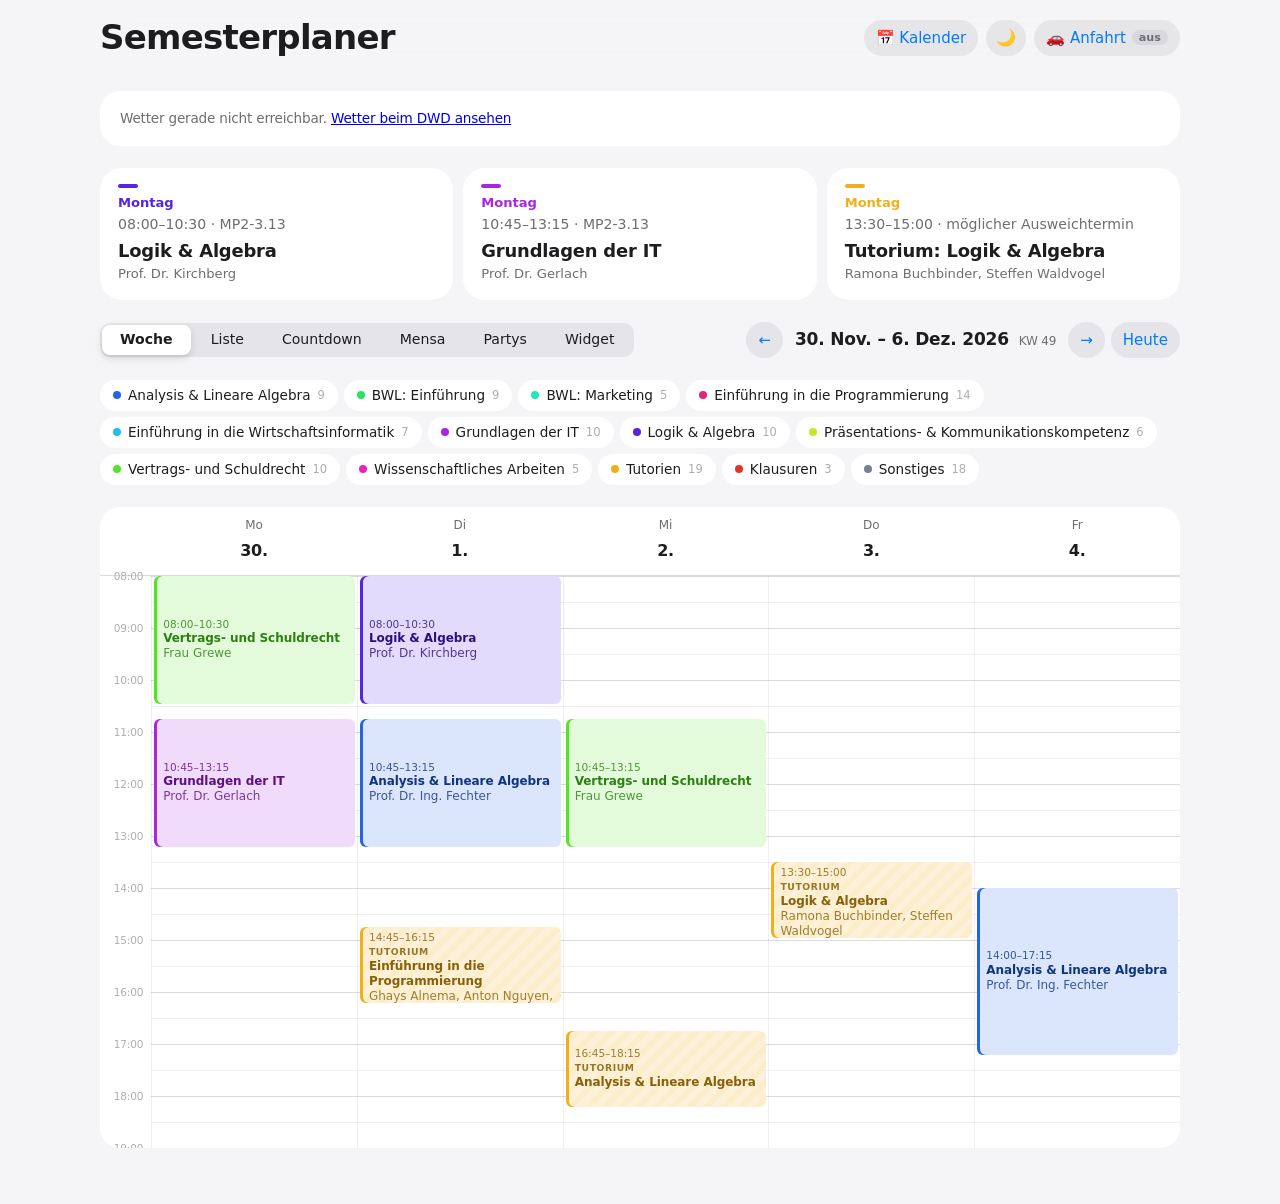
==== commit 9177ce5f: "Add files via upload" ====
--- a/index.html
+++ b/index.html
@@ -3,6 +3,10 @@
 <head>
 <meta charset="utf-8">
 <meta name="viewport" content="width=device-width, initial-scale=1">
+<script>
+/* Hell/Dunkel: gespeicherte Wahl sofort setzen, damit die Seite beim Laden nicht kurz falsch aufblitzt */
+try { const t = localStorage.getItem("semesterplaner.theme.v1"); if (t === "light" || t === "dark") document.documentElement.dataset.theme = t; } catch (e) { /* egal */ }
+</script>
 <title>Semesterplaner</title>
 <meta name="theme-color" content="#f5f5f7" media="(prefers-color-scheme: light)">
 <meta name="theme-color" content="#000000" media="(prefers-color-scheme: dark)">
@@ -230,6 +234,7 @@
 @media (prefers-reduced-motion: no-preference) { .ph img { transition: opacity 280ms ease, transform 420ms var(--ease-out); } }
 @media (prefers-reduced-motion: reduce) { .ph.wait::before { animation: none; } }
 @media (prefers-color-scheme: dark) { :root:not([data-theme="light"]) .dish .tg2 { color: rgb(120 220 160); } :root:not([data-theme="light"]) .ph.wait::before { background-image: linear-gradient(100deg, transparent 30%, rgb(255 255 255 / 0.06) 50%, transparent 70%); } }
+:root[data-theme="dark"] .dish .tg2 { color: rgb(120 220 160); } :root[data-theme="dark"] .ph.wait::before { background-image: linear-gradient(100deg, transparent 30%, rgb(255 255 255 / 0.06) 50%, transparent 70%); }
 
 /* Wetter */
 .wx { display: grid; grid-template-columns: auto minmax(0, 1fr); gap: 14px 22px; align-items: center; padding: 14px 16px; }
@@ -315,6 +320,8 @@
 @media (prefers-color-scheme: dark) {
   :root:not([data-theme="light"]) .dep, :root:not([data-theme="light"]) .nx .dp, :root:not([data-theme="light"]) .li .dp, :root:not([data-theme="light"]) #travelbtn.on .pill { color: rgb(110 231 160); }
 }
+:root[data-theme="dark"] .dep, :root[data-theme="dark"] .nx .dp, :root[data-theme="dark"] .li .dp, :root[data-theme="dark"] #travelbtn.on .pill { color: rgb(110 231 160); }
+#themebtn { min-width: 40px; padding-left: 10px; padding-right: 10px; font-size: 1rem; line-height: 1; }
 .mz .note a, .empty a { color: var(--accent); text-underline-offset: 2px; }
 
 /* Details und leere Zustände */
@@ -627,6 +634,7 @@
     <div class="hdr-r">
       <span id="status" role="status"></span>
       <button type="button" class="btn ghost" id="calbtn" aria-expanded="false" aria-controls="calpanel">📅 Kalender</button>
+      <button type="button" class="btn ghost" id="themebtn" aria-label="Dunkles Design einschalten" title="Hell / Dunkel umschalten">🌙</button>
       <button type="button" class="btn ghost" id="travelbtn" aria-expanded="false" aria-controls="travelpanel">🚗 Anfahrt <span class="pill">aus</span></button>
     </div>
   </header>
@@ -2080,6 +2088,26 @@
 $("#tabmensa").addEventListener("click", () => { view = "mensa"; armed = null; render(); });
 $("#tabpartys").addEventListener("click", () => { view = "partys"; armed = null; render(); });
 $("#tabwidget").addEventListener("click", () => { view = "widget"; armed = null; render(); });
+
+/* ---------- Hell / Dunkel ----------
+   Ohne Wahl folgt die Seite dem Gerät. Ein Tipp auf den Knopf wechselt und merkt sich das auf diesem Gerät. */
+const THEME_KEY = "semesterplaner.theme.v1";
+const darkMq = window.matchMedia ? matchMedia("(prefers-color-scheme: dark)") : null;
+const isDark = () => (document.documentElement.dataset.theme || (darkMq && darkMq.matches ? "dark" : "light")) === "dark";
+function paintTheme() {
+  const d = isDark(), b = $("#themebtn");
+  b.textContent = d ? "☀️" : "🌙";
+  b.setAttribute("aria-label", d ? "Helles Design einschalten" : "Dunkles Design einschalten");
+  document.querySelectorAll('meta[name="theme-color"]').forEach((m) => { if (document.documentElement.dataset.theme) m.setAttribute("media", "all"); m.setAttribute("content", d ? "#000000" : "#f5f5f7"); });
+}
+$("#themebtn").addEventListener("click", () => {
+  const next = isDark() ? "light" : "dark";
+  document.documentElement.dataset.theme = next;
+  try { localStorage.setItem(THEME_KEY, next); } catch (e) { /* egal */ }
+  paintTheme();
+});
+if (darkMq && darkMq.addEventListener) darkMq.addEventListener("change", paintTheme);
+paintTheme();
 
 $("#expcopy").addEventListener("click", async () => {
   try { await navigator.clipboard.writeText(exportText()); $("#expmsg").textContent = "Kopiert. Auf GitHub termine.js öffnen, alles ersetzen, speichern."; }
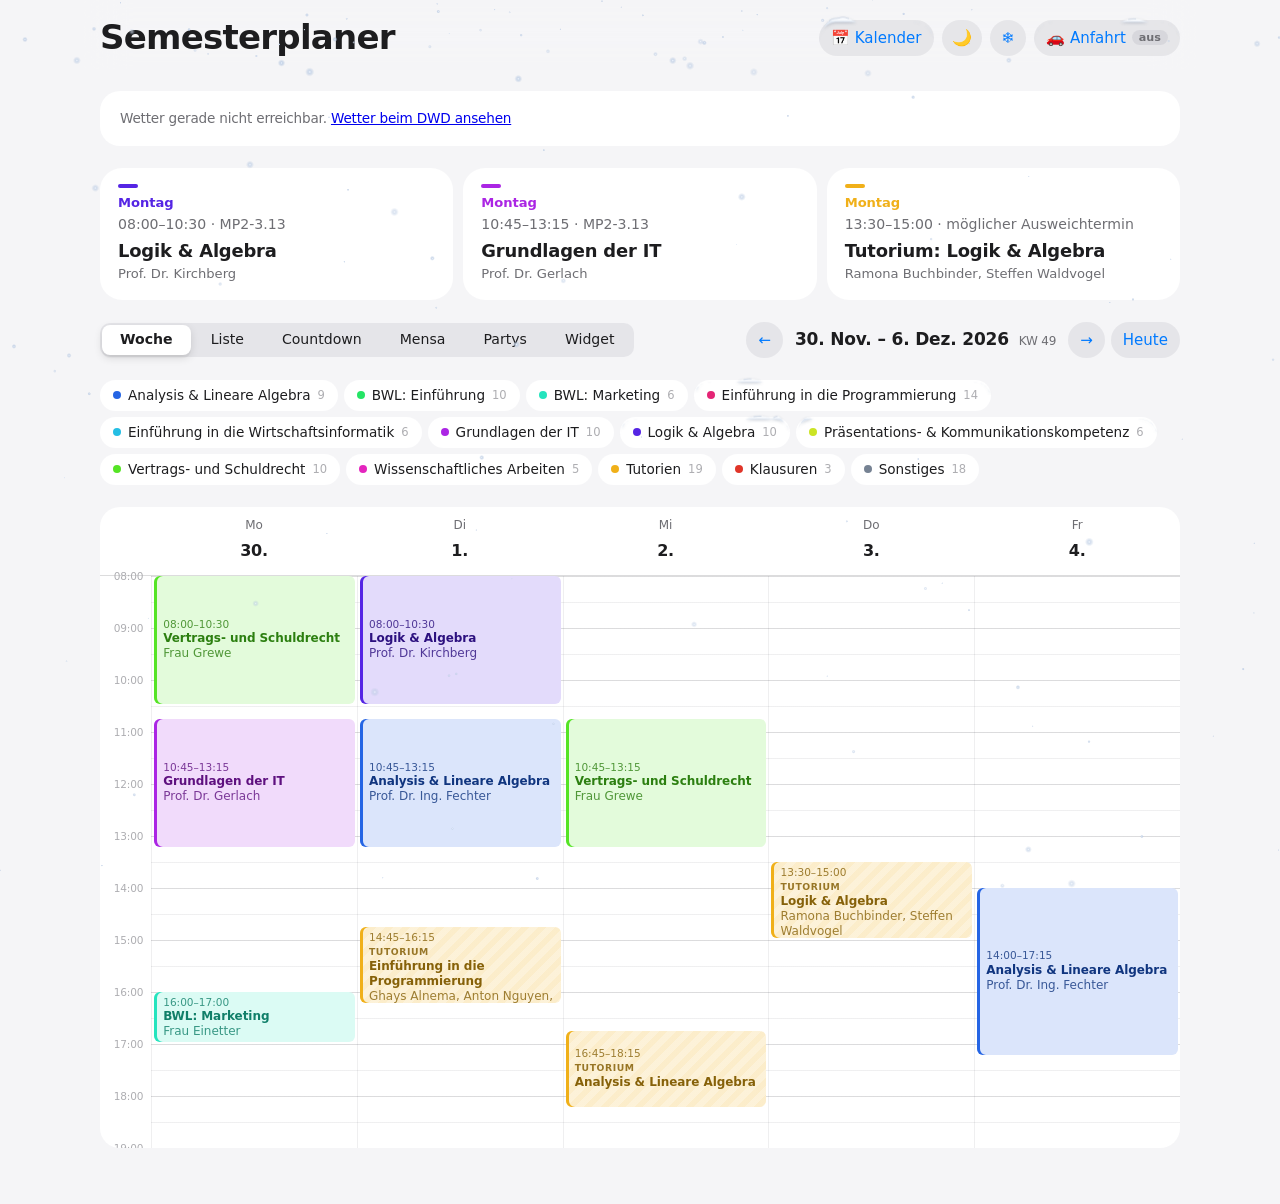
==== commit 0b9eede0: "Add files via upload" ====
--- a/index.html
+++ b/index.html
@@ -625,6 +625,51 @@
 .hw li .w { font-size: 0.76rem; color: var(--muted); font-variant-numeric: tabular-nums; }
 .hw li .x { font-size: 0.9rem; overflow-wrap: anywhere; white-space: pre-wrap; }
 .dish .ck { align-self: flex-start; margin-top: 4px; font-size: 0.78rem; color: var(--accent); text-underline-offset: 2px; }
+/* ---------- Schnee ---------- */
+#snowfx { position: fixed; inset: 0; width: 100%; height: 100%; pointer-events: none; z-index: 30; }
+#snowdoc { position: absolute; left: 0; top: 0; width: 0; height: 0; pointer-events: none; z-index: 5; }
+#snowhdr { position: fixed; left: 0; top: 0; width: 0; height: 0; pointer-events: none; z-index: 11; }
+#snowdoc canvas, #snowhdr canvas { position: absolute; left: 0; top: 0; pointer-events: none; }
+.snowp .amt { display: grid; grid-template-columns: auto minmax(0, 1fr) 3.2em; gap: 12px; align-items: center; font-size: 0.9rem; color: var(--muted); max-width: 420px; }
+.snowp .amt output { font-family: var(--font-num); font-variant-numeric: tabular-nums; color: var(--fg); text-align: right; font-size: 0.85rem; }
+.snowp input[type="range"] { width: 100%; accent-color: var(--accent); margin: 0; min-height: 28px; }
+.snowp.off .amt { opacity: 0.4; pointer-events: none; }
+.snowp .ctl { margin-top: 0; }
+
+/* ---------- Hinweis: als App auf iPhone/iPad ---------- */
+.a2 { position: fixed; inset: 0; z-index: 100; display: flex; align-items: flex-end; justify-content: center; background: rgb(0 0 0 / 0.38); padding: 12px max(12px, env(safe-area-inset-right, 0px)) max(12px, env(safe-area-inset-bottom, 0px)) max(12px, env(safe-area-inset-left, 0px)); }
+@media (min-width: 640px) { .a2 { align-items: center; } }
+.a2 .sheet { position: relative; width: 100%; max-width: 460px; max-height: calc(100dvh - 24px); overflow-y: auto; overscroll-behavior: contain; background: var(--surface); color: var(--fg); border-radius: 24px; padding: 22px 20px 18px; box-shadow: 0 20px 60px -12px rgb(0 0 0 / 0.35); }
+.a2 h2 { margin: 0 40px 4px 0; font-size: 1.3rem; font-weight: 700; letter-spacing: -0.02em; line-height: 1.2; }
+.a2 .lead { margin: 0 0 14px; color: var(--muted); font-size: 0.92rem; }
+.a2 .x { position: absolute; top: 14px; right: 14px; width: 32px; height: 32px; border: 0; border-radius: 50%; background: var(--sunken); color: var(--muted); font-size: 1rem; line-height: 1; display: grid; place-items: center; }
+.a2 ol { list-style: none; margin: 0; padding: 0; display: grid; gap: 12px; counter-reset: st; }
+.a2 li { counter-increment: st; background: var(--sunken); border-radius: 18px; padding: 12px; display: grid; gap: 10px; }
+.a2 li p { margin: 0; font-size: 0.92rem; line-height: 1.4; display: grid; grid-template-columns: 26px minmax(0, 1fr); gap: 10px; align-items: start; }
+.a2 li p::before { content: counter(st); width: 26px; height: 26px; border-radius: 50%; background: var(--accent); color: #fff; font-weight: 700; font-size: 0.85rem; display: grid; place-items: center; }
+.a2 li p small { display: block; color: var(--muted); font-size: 0.8rem; margin-top: 2px; }
+.a2 svg { display: block; width: 100%; height: auto; border-radius: 12px; }
+.a2 .qr { display: grid; grid-template-columns: 124px minmax(0, 1fr); gap: 14px; align-items: center; background: var(--sunken); border-radius: 18px; padding: 12px; margin-bottom: 12px; }
+.a2 .qr p { margin: 0; font-size: 0.92rem; line-height: 1.4; }
+.a2 .qr small { display: block; color: var(--muted); font-size: 0.8rem; margin-top: 4px; overflow-wrap: anywhere; }
+.a2 .qrc { width: 124px; height: 124px; padding: 8px; background: #fff; border-radius: 12px; }
+.a2 .qrc img, .a2 .qrc canvas { width: 108px !important; height: 108px !important; display: block; image-rendering: pixelated; }
+.a2 .qr.noqr { grid-template-columns: minmax(0, 1fr); } .a2 .qr.noqr .qrc { display: none; }
+.a2 .andr { margin: 12px 0 0; font-size: 0.82rem; color: var(--muted); }
+.a2 .ok { margin-top: 14px; width: 100%; min-height: 46px; font-size: 1rem; }
+.a2 .until { margin: 10px 0 0; text-align: center; font-size: 0.75rem; color: var(--faint); }
+.i-bg { fill: var(--bg); } .i-sf { fill: var(--surface); } .i-sk { fill: var(--sunken); } .i-fg { fill: var(--fg); } .i-mu { fill: var(--muted); } .i-fa { fill: var(--faint); }
+.i-ac { fill: var(--accent); } .i-acs { stroke: var(--accent); fill: none; } .i-ln { stroke: var(--line); fill: none; } .i-fgs { stroke: var(--fg); fill: none; } .i-mus { stroke: var(--muted); fill: none; }
+.a2 svg text { font-family: var(--font-ui); }
+.i-tap { fill: rgb(10 132 255 / 0.18); stroke: var(--accent); stroke-width: 2; }
+@media (prefers-reduced-motion: no-preference) {
+  .a2 { animation: a2fade 220ms ease both; }
+  .a2 .sheet { animation: a2up 380ms var(--ease-out) both; }
+  .i-tap { animation: a2tap 1.6s ease-in-out infinite; transform-box: fill-box; transform-origin: center; }
+}
+@keyframes a2fade { from { opacity: 0; } }
+@keyframes a2up { from { transform: translateY(40px); opacity: 0; } }
+@keyframes a2tap { 0%, 100% { transform: scale(0.8); opacity: 0.55; } 50% { transform: scale(1.12); opacity: 1; } }
 </style>
 </head>
 <body>
@@ -635,6 +680,7 @@
       <span id="status" role="status"></span>
       <button type="button" class="btn ghost" id="calbtn" aria-expanded="false" aria-controls="calpanel">📅 Kalender</button>
       <button type="button" class="btn ghost" id="themebtn" aria-label="Dunkles Design einschalten" title="Hell / Dunkel umschalten">🌙</button>
+      <button type="button" class="btn ghost" id="snowbtn" aria-expanded="false" aria-controls="snowpanel" title="Schnee einstellen">❄️</button>
       <button type="button" class="btn ghost" id="travelbtn" aria-expanded="false" aria-controls="travelpanel">🚗 Anfahrt <span class="pill">aus</span></button>
     </div>
   </header>
@@ -651,6 +697,14 @@
       </select></label>
     </div>
     <p class="note" id="tInfo"></p>
+  </section>
+
+  <section class="panel tp snowp" id="snowpanel" hidden aria-labelledby="snowcap">
+    <span class="cap" id="snowcap">Schnee</span>
+    <label class="sw"><input type="checkbox" id="snowOn"><span class="ui"></span>Es schneit</label>
+    <label class="amt" for="snowAmt"><span>Menge</span><input type="range" id="snowAmt" min="5" max="100" step="1"><output id="snowAmtOut" for="snowAmt"></output></label>
+    <div class="ctl"><button type="button" class="btn ghost" id="snowShake">Schnee abschütteln</button></div>
+    <p class="note">Der Schnee bleibt auf den Kästen liegen und wird mit der Zeit immer mehr. Fahr mit der Maus (oder dem Finger) drüber, dann stäubt er weg.</p>
   </section>
 
   <section class="panel cal" id="calpanel" hidden aria-labelledby="calcap">
@@ -2766,5 +2820,470 @@
   setInterval(tickCd, 1000);
 })();
 </script>
+<script>
+/* ---------- Schnee ----------
+   Flocken fallen über die ganze Seite. Ein Teil bleibt auf der Oberkante von Kästen, Knöpfen und Karten liegen,
+   die Schneedecke wächst mit der Zeit. Maus (oder Finger) drüber: der Schnee stäubt weg.
+   Liegende Flocken = kleine Leinwände direkt über den Kästen (scrollen ohne Neuzeichnen). Fallende = eine Leinwand übers Fenster.
+   Einstellungen (an/aus, Menge) und die liegende Schneedecke merkt sich das Gerät. */
+(function () {
+  const KEY = "semesterplaner.schnee.v1", PACK = "semesterplaner.schnee.decke.v2";
+  const cfg = { on: true, amt: 45 };
+  try { Object.assign(cfg, JSON.parse(localStorage.getItem(KEY) || "{}")); } catch (e) { /* Standard */ }
+  const saveCfg = () => { try { localStorage.setItem(KEY, JSON.stringify(cfg)); } catch (e) { /* egal */ } };
+  const coarse = window.matchMedia && matchMedia("(pointer: coarse)").matches;
+  const small = () => innerWidth < 700;
+  const DPR = Math.min(2, window.devicePixelRatio || 1);
+  const COL = 4;            // Breite einer Schneesäule in px
+  const MAXH = 20;          // höchste Schneedecke in px
+  const CVH = MAXH + 8;     // Höhe der Leinwand über einem Kasten
+  const SINK = 2;           // so weit überlappt der Schnee die Kante
+  const EXTRA = 26;         // Platz nach unten, damit der Schnee den runden Ecken folgen kann
+  const SEL = "header .btn, .bar .tabs, .nav .btn, .chip, .panel, .nx, .scroll, .dish, .mrow, .empty, .mh + .li, .list > .li:first-child, #view > *, #view > * > *";
+
+  const fx = document.createElement("canvas"); fx.id = "snowfx"; fx.setAttribute("aria-hidden", "true");
+  const docL = document.createElement("div"); docL.id = "snowdoc"; docL.setAttribute("aria-hidden", "true");
+  const hdrL = document.createElement("div"); hdrL.id = "snowhdr"; hdrL.setAttribute("aria-hidden", "true");
+  document.body.append(docL, hdrL, fx);
+  const fctx = fx.getContext("2d");
+  const header = document.querySelector("header");
+  const wrap = document.querySelector(".wrap");
+
+  const isDark = () => (document.documentElement.dataset.theme || (matchMedia("(prefers-color-scheme: dark)").matches ? "dark" : "light")) === "dark";
+  let dark = isDark();
+
+  /* Flocken-Bild einmal vorzeichnen (schneller als jede Flocke einzeln mit Schatten) */
+  let sprite;
+  function makeSprite() {
+    const R = 16, c = document.createElement("canvas"); c.width = c.height = R * 2;
+    const g = c.getContext("2d"), gr = g.createRadialGradient(R, R, 0, R, R, R);
+    if (dark) { gr.addColorStop(0, "rgba(255,255,255,1)"); gr.addColorStop(0.45, "rgba(255,255,255,0.9)"); gr.addColorStop(1, "rgba(255,255,255,0)"); }
+    else { gr.addColorStop(0, "rgba(236,243,252,1)"); gr.addColorStop(0.32, "rgba(196,211,232,0.95)"); gr.addColorStop(0.7, "rgba(178,196,222,0.35)"); gr.addColorStop(1, "rgba(178,196,222,0)"); }
+    g.fillStyle = gr; g.fillRect(0, 0, R * 2, R * 2);
+    sprite = c;
+  }
+  makeSprite();
+
+  /* ---- liegender Schnee: eine "Fläche" pro Kasten ---- */
+  const surf = new Map();   // Schlüssel -> Fläche (bleibt auch, wenn der Kasten gerade nicht zu sehen ist)
+  let act = [];             // gerade sichtbare Flächen
+  try {
+    const p = JSON.parse(localStorage.getItem(PACK) || "null");
+    if (p && typeof p === "object") for (const k in p) {
+      const s = String(p[k]); const a = new Float32Array(s.length);
+      for (let i = 0; i < s.length; i++) a[i] = (s.charCodeAt(i) - 48) / 2;
+      surf.set(k, { key: k, cols: a, w: (a.length - 1) * COL, x: 0, y: 0, cv: null, dirty: true, rad: 10, cap: MAXH });
+    }
+  } catch (e) { /* neu anfangen */ }
+  function saveSnow() {
+    const o = {};
+    surf.forEach((s, k) => { let any = false, t = ""; for (let i = 0; i < s.cols.length; i++) { const v = Math.max(0, Math.min(60, Math.round(s.cols[i] * 2))); if (v) any = true; t += String.fromCharCode(48 + v); } if (any) o[k] = t; });
+    try { localStorage.setItem(PACK, JSON.stringify(o)); } catch (e) { /* voll: egal */ }
+  }
+
+  function keyFor(el, count) {
+    const tab = el.closest("#view") ? ((document.querySelector('.tabs button[aria-pressed="true"]') || {}).id || "") + ">" : "";
+    const base = tab + (el.id ? "#" + el.id : el.tagName + "." + [...el.classList].filter((c) => !/^(sel|live|on|past|today|k-)/.test(c)).slice(0, 2).join("."));
+    const n = (count.get(base) || 0) + 1; count.set(base, n);
+    return base + ":" + n;
+  }
+  function resample(a, n) {
+    if (a.length === n) return a;
+    const b = new Float32Array(n);
+    for (let i = 0; i < n; i++) b[i] = a[Math.min(a.length - 1, Math.round(i * (a.length - 1) / Math.max(1, n - 1)))] || 0;
+    return b;
+  }
+  let hdrTop0 = 0;
+  function measure() {
+    if (!cfg.on) return;
+    const sy = scrollY, sx = scrollX, count = new Map(), seen = new Set(), list = [];
+    hdrTop0 = header ? header.getBoundingClientRect().top : 0;
+    for (const el of document.querySelectorAll(SEL)) {
+      const par = el.parentElement && el.parentElement.closest(".scroll, .hrs, .tabs, .a2, #snowpanel");
+      if (par || el.closest("[hidden]")) continue;
+      const r = el.getBoundingClientRect();
+      if (r.width < 34 || r.height < 14) continue;
+      const cs = getComputedStyle(el);
+      if (cs.visibility === "hidden" || +cs.opacity < 0.5) continue;
+      if (cs.backgroundColor === "rgba(0, 0, 0, 0)" && cs.backgroundImage === "none") continue;
+      const fixed = !!(header && header.contains(el));
+      const top = fixed ? r.top : r.top + sy, left = fixed ? r.left : r.left + sx;
+      if (list.some((o) => o.el.contains(el) && Math.abs(o.y - top) < 8)) continue;   // liegt bündig im Kasten darüber
+      const key = keyFor(el, count);
+      let s = surf.get(key);
+      const n = Math.ceil(r.width / COL) + 1;
+      if (!s) { s = { key, cols: new Float32Array(n), dirty: true }; surf.set(key, s); }
+      if (s.cols.length !== n) { s.cols = resample(s.cols, n); s.dirty = true; }
+      const rad = Math.min(parseFloat(cs.borderTopLeftRadius) || 0, r.height / 2, r.width / 2);
+      const cap = Math.max(5, Math.min(MAXH, r.width * 0.09, fixed ? 10 : MAXH));
+      if (s.w !== r.width || s.rad !== rad || s.cap !== cap) s.dirty = true;
+      Object.assign(s, { el, fixed, x: left, y: top, w: r.width, rad, cap });
+      if (!s.cv) {
+        s.cv = document.createElement("canvas"); s.ctx = s.cv.getContext("2d"); s.dirty = true;
+      }
+      const pw = Math.ceil(r.width) + 8;
+      if (s.cv.width !== Math.round(pw * DPR)) { s.cv.width = Math.round(pw * DPR); s.cv.height = Math.round((CVH + EXTRA) * DPR); s.cv.style.width = pw + "px"; s.cv.style.height = (CVH + EXTRA) + "px"; s.dirty = true; }
+      const host = fixed ? hdrL : docL;
+      if (s.cv.parentNode !== host) host.appendChild(s.cv);
+      s.cv.style.transform = `translate(${(left - 4).toFixed(1)}px, ${(top - CVH + SINK).toFixed(1)}px)`;
+      seen.add(key); list.push(s);
+    }
+    surf.forEach((s) => { if (!seen.has(s.key) && s.cv) { s.cv.remove(); s.cv = null; s.el = null; } });
+    act = list;
+  }
+  let mTimer = 0;
+  const soon = () => { if (!mTimer) mTimer = setTimeout(() => { mTimer = 0; measure(); }, 120); };
+
+  /* Höhe darf an runden Ecken nicht so hoch werden (sonst hängt der Schnee in der Luft) */
+  function capAt(s, i) {
+    const x = i * COL, d = Math.min(x, s.w - x), r = s.rad;
+    const t = Math.max(0, Math.min(1, (d - r * 0.3 - 1) / (r * 0.7 + 4)));
+    return s.cap * t * t * (3 - 2 * t);
+  }
+  /* wie weit die Oberkante an runden Ecken nach unten abfällt */
+  function dyAt(s, i) {
+    const x = Math.min(s.w, i * COL), d = Math.min(x, s.w - x), r = s.rad;
+    if (d >= r) return 0;
+    return r - Math.sqrt(Math.max(0, r * r - (r - d) * (r - d)));
+  }
+  function deposit(s, i, amt) {
+    const c = s.cols, n = c.length;
+    const add = (j, v) => { if (j >= 0 && j < n) c[j] = Math.min(capAt(s, j), c[j] + v); };
+    add(i, amt); add(i - 1, amt * 0.6); add(i + 1, amt * 0.6); add(i - 2, amt * 0.25); add(i + 2, amt * 0.25);
+    for (let j = Math.max(1, i - 5); j < Math.min(n - 1, i + 6); j++) {   // rutscht ab, wenn es zu steil wird
+      const dl = c[j] - c[j - 1], dr = c[j] - c[j + 1];
+      if (dl > 2.2) { const m = (dl - 2.2) / 2; c[j] -= m; c[j - 1] += m; }
+      if (dr > 2.2) { const m = (dr - 2.2) / 2; c[j] -= m; c[j + 1] += m; }
+    }
+    s.dirty = true;
+  }
+  function drawSurf(s) {
+    const g = s.ctx, c = s.cols, n = c.length;
+    g.setTransform(DPR, 0, 0, DPR, 0, 0);
+    g.clearRect(0, 0, s.cv.width, s.cv.height);
+    s.dirty = false;
+    let mx = 0; for (let i = 0; i < n; i++) if (c[i] > mx) mx = c[i];
+    if (mx < 0.3) return;
+    const base = CVH - SINK + 0.5, X = (i) => 4 + Math.min(s.w, i * COL);
+    const B = (i) => base + dyAt(s, i) + SINK;                               // Kante des Kastens (leicht überlappt)
+    const Y = (i) => (c[i] > 0.25 ? base + dyAt(s, i) - c[i] : B(i));        // Oberfläche des Schnees
+    const top = () => { g.moveTo(X(0), Y(0)); for (let i = 1; i < n; i++) { const xm = (X(i - 1) + X(i)) / 2, ym = (Y(i - 1) + Y(i)) / 2; g.quadraticCurveTo(X(i - 1), Y(i - 1), xm, ym); } g.lineTo(X(n - 1), Y(n - 1)); };
+    g.beginPath(); top();
+    for (let i = n - 1; i >= 0; i--) g.lineTo(X(i), B(i));
+    g.closePath();
+    const gr = g.createLinearGradient(0, base - mx, 0, base + SINK);
+    if (dark) { gr.addColorStop(0, "#ffffff"); gr.addColorStop(1, "#dfe7f2"); }
+    else { gr.addColorStop(0, "#ffffff"); gr.addColorStop(0.6, "#f6f9fd"); gr.addColorStop(1, "#dfe7f2"); }
+    g.save();
+    g.shadowColor = dark ? "rgba(0,0,0,0.5)" : "rgba(60,80,110,0.28)"; g.shadowBlur = 3; g.shadowOffsetY = 1;
+    g.fillStyle = gr; g.fill();
+    g.restore();
+    g.beginPath();
+    for (let i = 0, pen = false; i < n; i++) {   // Rand nur dort, wo wirklich Schnee liegt
+      if (c[i] > 0.6) { const xm = i ? (X(i - 1) + X(i)) / 2 : X(0), ym = i ? (Y(i - 1) + Y(i)) / 2 : Y(0); pen ? g.quadraticCurveTo(X(i - 1), Y(i - 1), xm, ym) : g.moveTo(xm, ym); pen = true; }
+      else pen = false;
+    }
+    g.lineWidth = 0.75; g.strokeStyle = dark ? "rgba(255,255,255,0.6)" : "rgba(150,170,200,0.5)"; g.stroke();
+  }
+
+  /* ---- fallende Flocken und Staubwölkchen ---- */
+  let flakes = [], puffs = [], W = 0, H = 0, running = false, last = 0, tAll = 0, saveT = 0;
+  function sizeFx() {
+    W = innerWidth; H = innerHeight;
+    fx.width = Math.round(W * DPR); fx.height = Math.round(H * DPR);
+  }
+  const target = () => Math.round(cfg.amt / 100 * (small() || coarse ? 150 : 300));
+  function newFlake(anyY) {
+    const r = 0.7 + Math.pow(Math.random(), 2.2) * 2.8;
+    return { x: Math.random() * (W + 80) - 40, y: anyY ? Math.random() * H : -6 - Math.random() * 40, r,
+      vy: 22 + r * 13 + Math.random() * 8, sw: 8 + Math.random() * 22, f: 0.4 + Math.random() * 1.1, ph: Math.random() * 6.28, a: 0.55 + Math.random() * 0.45 };
+  }
+  function frame(t) {
+    if (!running) return;
+    requestAnimationFrame(frame);
+    const dt = Math.min(0.05, (t - last) / 1000 || 0.016); last = t; tAll += dt;
+    const want = target();
+    while (flakes.length < want) flakes.push(newFlake(flakes.length < want * 0.6 && tAll < 0.2));
+    if (flakes.length > want) flakes.length = want;
+
+    const sy = scrollY, sx = scrollX;
+    const hr = header ? header.getBoundingClientRect() : null;
+    const hdy = hr ? hr.top - hdrTop0 : 0, hBot = hr ? hr.bottom : 0;
+    hdrL.style.transform = hdy ? `translateY(${hdy}px)` : "";
+    // Flächen, auf die gerade etwas fallen kann (im Fenster, nicht unter der Kopfzeile)
+    const vis = [];
+    for (const s of act) {
+      const top = s.fixed ? s.y + hdy : s.y - sy, left = s.fixed ? s.x : s.x - sx;
+      if (top < -10 || top > H + 4) continue;
+      if (!s.fixed && top < hBot) continue;
+      vis.push([s, left, top]);
+    }
+    const wind = Math.sin(tAll * 0.13) * 14 + Math.sin(tAll * 0.031) * 10;
+    const stick = 0.2 + cfg.amt / 100 * 0.12;
+    const g = fctx;
+    g.setTransform(DPR, 0, 0, DPR, 0, 0);
+    g.clearRect(0, 0, W, H);
+    for (let k = 0; k < flakes.length; k++) {
+      const p = flakes[k], py = p.y;
+      p.y += p.vy * dt;
+      p.x += (Math.sin(tAll * p.f + p.ph) * p.sw * 0.9 + wind) * dt;
+      let landed = false;
+      for (let v = 0; v < vis.length; v++) {
+        const [s, left, top] = vis[v], lx = p.x - left;
+        if (lx < 0 || lx > s.w) continue;
+        const i = Math.round(lx / COL), sTop = top + dyAt(s, i) - s.cols[i];
+        if (py < sTop && p.y >= sTop) {
+          if (p.stk === undefined) p.stk = Math.random();
+          if (p.stk < stick) { deposit(s, i, 0.5 + p.r * 0.9); landed = true; break; }
+          p.stk = Math.random();
+        }
+      }
+      if (landed || p.y > H + 10 || p.x < -60 || p.x > W + 60) { flakes[k] = newFlake(false); continue; }
+      const d = p.r * 2.6;
+      g.globalAlpha = p.a;
+      g.drawImage(sprite, p.x - d / 2, p.y - d / 2, d, d);
+    }
+    for (let k = puffs.length - 1; k >= 0; k--) {
+      const q = puffs[k];
+      q.life -= dt;
+      if (q.life <= 0) { puffs[k] = puffs[puffs.length - 1]; puffs.pop(); continue; }
+      q.vx *= 1 - 1.8 * dt; q.vy += 34 * dt; q.vy *= 1 - 1.2 * dt;
+      q.x += q.vx * dt; q.y += q.vy * dt;
+      const vx = q.fixed ? q.x : q.x - sx, vy = q.fixed ? q.y + hdy : q.y - sy, d = q.r * 2.6 * (1 + (1 - q.life / q.l0) * 0.6);
+      g.globalAlpha = Math.max(0, q.life / q.l0) * 0.95;
+      g.drawImage(sprite, vx - d / 2, vy - d / 2, d, d);
+    }
+    g.globalAlpha = 1;
+    for (const s of act) if (s.dirty && s.cv) drawSurf(s);
+    saveT += dt; if (saveT > 15) { saveT = 0; saveSnow(); }
+  }
+
+  /* ---- wegstäuben ---- */
+  function blow(cx, cy, radius, strength) {
+    if (!cfg.on) return;
+    const sy = scrollY, sx = scrollX;
+    const hdy = header ? header.getBoundingClientRect().top - hdrTop0 : 0;
+    for (const s of act) {
+      const left = s.fixed ? s.x : s.x - sx, top = s.fixed ? s.y + hdy : s.y - sy;
+      if (cx < left - radius || cx > left + s.w + radius) continue;
+      if (cy > top + 10 || cy < top - MAXH - radius) continue;
+      const i0 = Math.max(0, Math.floor((cx - left - radius) / COL)), i1 = Math.min(s.cols.length - 1, Math.ceil((cx - left + radius) / COL));
+      let gone = 0;
+      for (let i = i0; i <= i1; i++) {
+        const h = s.cols[i]; if (h < 0.3) continue;
+        const px = left + i * COL, dx = px - cx, dy = (top + dyAt(s, i) - h) - cy, dd = Math.sqrt(dx * dx + dy * dy);
+        if (dd > radius) continue;
+        const take = h * strength * (1 - dd / radius);
+        s.cols[i] = h - take; gone += take;
+        if (Math.random() < take * 0.5 && puffs.length < 380) {
+          const dir = dx === 0 ? (Math.random() - 0.5) : Math.sign(dx);
+          const docX = s.fixed ? px : px + sx, docY = s.fixed ? top - h * Math.random() - hdy : top - h * Math.random() + sy;
+          const l0 = 0.7 + Math.random() * 0.8;
+          puffs.push({ x: docX, y: docY, vx: dir * (20 + Math.random() * 60) + (Math.random() - 0.5) * 30, vy: -30 - Math.random() * 70, r: 0.8 + Math.random() * 1.6, life: l0, l0, fixed: s.fixed });
+        }
+      }
+      if (gone > 0) s.dirty = true;
+    }
+  }
+  let lastBlow = 0;
+  document.addEventListener("pointermove", (e) => {
+    if (!running) return;
+    const now = performance.now(); if (now - lastBlow < 16) return; lastBlow = now;
+    blow(e.clientX, e.clientY, e.pointerType === "mouse" ? 26 : 34, 0.5);
+  }, { passive: true });
+  document.addEventListener("pointerdown", (e) => { if (running && e.pointerType !== "mouse") blow(e.clientX, e.clientY, 34, 0.6); }, { passive: true });
+
+  function shakeAll() {
+    const sy = scrollY, sx = scrollX;
+    for (const s of surf.values()) {
+      if (s.cv && puffs.length < 380) {
+        const left = s.fixed ? s.x : s.x - sx, top = s.fixed ? s.y : s.y - sy;
+        if (top > -20 && top < H + 20) for (let i = 0; i < s.cols.length; i += 3) if (s.cols[i] > 1 && Math.random() < 0.5 && puffs.length < 380) {
+          const l0 = 0.6 + Math.random() * 0.9;
+          puffs.push({ x: s.fixed ? left + i * COL : left + i * COL + sx, y: s.fixed ? top - s.cols[i] : top - s.cols[i] + sy, vx: (Math.random() - 0.5) * 90, vy: -20 - Math.random() * 80, r: 0.8 + Math.random() * 1.6, life: l0, l0, fixed: s.fixed });
+        }
+      }
+      s.cols.fill(0); s.dirty = true;
+    }
+    saveSnow();
+  }
+
+  function start() {
+    if (running) return;
+    running = true; fx.hidden = docL.hidden = hdrL.hidden = false;
+    sizeFx(); measure(); last = performance.now(); tAll = 0;
+    requestAnimationFrame(frame);
+  }
+  function stop() {
+    running = false; flakes = []; puffs = [];
+    fctx.setTransform(1, 0, 0, 1, 0, 0); fctx.clearRect(0, 0, fx.width, fx.height);
+    fx.hidden = docL.hidden = hdrL.hidden = true;
+  }
+  addEventListener("resize", () => { if (running) { sizeFx(); soon(); } });
+  addEventListener("pagehide", saveSnow);
+  document.addEventListener("visibilitychange", () => { if (document.hidden) saveSnow(); else last = performance.now(); });
+  if (wrap) new MutationObserver((ms) => {
+    if (!running) return;
+    for (const m of ms) {
+      if (m.type === "attributes") { soon(); return; }
+      for (const nd of m.addedNodes) if (nd.nodeType === 1) { soon(); return; }
+      for (const nd of m.removedNodes) if (nd.nodeType === 1) { soon(); return; }
+    }
+  }).observe(wrap, { childList: true, subtree: true, attributes: true, attributeFilter: ["hidden", "aria-pressed", "class", "open"] });
+  if (window.ResizeObserver && wrap) new ResizeObserver(() => { if (running) soon(); }).observe(wrap);
+  setInterval(() => { if (running && !document.hidden) measure(); }, 1500);
+  const reTheme = () => { const d = isDark(); if (d !== dark) { dark = d; makeSprite(); surf.forEach((s) => { s.dirty = true; }); } };
+  new MutationObserver(reTheme).observe(document.documentElement, { attributes: true, attributeFilter: ["data-theme"] });
+  if (window.matchMedia) { const mq = matchMedia("(prefers-color-scheme: dark)"); if (mq.addEventListener) mq.addEventListener("change", reTheme); }
+
+  /* ---- Bedienfeld ---- */
+  const btn = document.getElementById("snowbtn"), panel = document.getElementById("snowpanel");
+  const on = document.getElementById("snowOn"), amt = document.getElementById("snowAmt"), out = document.getElementById("snowAmtOut");
+  function paint() {
+    on.checked = cfg.on; amt.value = cfg.amt; out.textContent = cfg.amt + " %";
+    panel.classList.toggle("off", !cfg.on);
+    btn.setAttribute("aria-label", "Schnee-Einstellungen, Schnee ist " + (cfg.on ? "an" : "aus"));
+    btn.style.opacity = cfg.on ? "" : "0.55";
+  }
+  btn.addEventListener("click", () => { panel.hidden = !panel.hidden; btn.setAttribute("aria-expanded", String(!panel.hidden)); });
+  on.addEventListener("change", () => { cfg.on = on.checked; saveCfg(); paint(); cfg.on ? start() : (saveSnow(), stop()); });
+  amt.addEventListener("input", () => { cfg.amt = Math.max(5, Math.min(100, Math.round(+amt.value) || 45)); saveCfg(); paint(); });
+  document.getElementById("snowShake").addEventListener("click", shakeAll);
+  paint();
+  if (cfg.on) { if (document.readyState === "complete") start(); else addEventListener("load", start); setTimeout(start, 1500); }
+  else stop();
+})();
+</script>
+<script>
+/* ---------- Hinweis "Als App auf den Home-Bildschirm" ----------
+   Auf iPhone/iPad und am Laptop/PC (dort mit QR-Code, damit man es aufs Handy holt), nicht auf Android. Nur bis einschließlich Sonntag 29.11.2026, nicht wenn die Seite schon als App läuft,
+   und nach dem Schließen nie wieder. Zum Ansehen auf jedem Gerät: Adresse mit ?appinfo öffnen. */
+(function () {
+  const KEY = "semesterplaner.apphinweis.v2";
+  const UNTIL = new Date(2026, 10, 30, 0, 0, 0);   // Montag 30.11.2026, 0 Uhr: ab dann nicht mehr
+  const force = /[?&]appinfo\b/.test(location.search);
+  const ua = navigator.userAgent || "";
+  const iOS = /iPhone|iPad|iPod/.test(ua) || (navigator.platform === "MacIntel" && navigator.maxTouchPoints > 1);
+  const app = navigator.standalone === true || (window.matchMedia && matchMedia("(display-mode: standalone)").matches);
+  let seen = false;
+  try { seen = localStorage.getItem(KEY) === "1"; } catch (e) { /* egal */ }
+  const desk = !iOS && !/Android|Mobi/i.test(ua);
+  if (!force && (!(iOS || desk) || app || seen || new Date() >= UNTIL)) return;
+  const siteUrl = location.origin + location.pathname;
+  const other = /CriOS|FxiOS|EdgiOS/.test(ua);
+  const iPad = /iPad/.test(ua) || (navigator.platform === "MacIntel" && navigator.maxTouchPoints > 1);
+
+  /* Bilder: selbst gezeichnet, passen sich hell/dunkel an */
+  const finger = (x, y) => `<circle class="i-tap" cx="${x}" cy="${y}" r="17"/>`;
+  const step1 = `<svg viewBox="0 0 320 150" role="img" aria-label="Safari unten: Adressleiste, rechts daneben der Knopf mit drei Punkten. Darüber das Menü mit Teilen.">
+  <rect class="i-bg" width="320" height="150"/>
+  <rect class="i-sf" x="150" y="8" width="160" height="78" rx="14"/>
+  <g font-size="12"><text class="i-fg" x="164" y="31">Teilen</text><text class="i-fg" x="164" y="56">Zu Favoriten</text><text class="i-fg" x="164" y="79" opacity=".55">Lesezeichen …</text></g>
+  <rect x="154" y="14" width="152" height="24" rx="8" fill="rgb(10 132 255 / .14)"/>
+  <g class="i-acs" stroke-width="1.8" stroke-linecap="round" stroke-linejoin="round"><path d="M290 30v-11M286 22.5l4-4 4 4M285 25h-2v9h14v-9h-2"/></g>
+  <path class="i-ln" d="M160 44h140M160 67h140"/>
+  <rect class="i-sf" x="10" y="102" width="300" height="40" rx="20"/>
+  <circle class="i-sk" cx="32" cy="122" r="14"/><path class="i-fgs" d="M35 115l-7 7 7 7" stroke-width="2" stroke-linecap="round" stroke-linejoin="round"/>
+  <rect class="i-sk" x="54" y="110" width="200" height="24" rx="12"/>
+  <text class="i-mu" x="154" y="126.5" font-size="11.5" text-anchor="middle">${location.host || "semesterplan"}</text>
+  <circle class="i-sk" cx="282" cy="122" r="14"/>
+  <g class="i-fg"><circle cx="275" cy="122" r="1.9"/><circle cx="282" cy="122" r="1.9"/><circle cx="289" cy="122" r="1.9"/></g>
+  ${finger(282, 122)}
+  <text class="i-ac" x="10" y="20" font-size="11" font-weight="600">① ••• tippen</text>
+  <text class="i-ac" x="10" y="38" font-size="11" font-weight="600">② „Teilen“</text>
+</svg>`;
+  const step2 = `<svg viewBox="0 0 320 150" role="img" aria-label="Das Teilen-Menü: weiter unten steht Zum Home-Bildschirm mit einem Plus im Quadrat.">
+  <rect class="i-bg" width="320" height="150"/>
+  <rect class="i-sf" x="14" y="10" width="292" height="130" rx="16"/>
+  <g font-size="12.5">
+    <text class="i-fg" x="30" y="36">Kopieren</text>
+    <text class="i-fg" x="30" y="66">Zur Leseliste hinzufügen</text>
+    <rect x="20" y="78" width="280" height="28" rx="8" fill="rgb(10 132 255 / .14)"/>
+    <text class="i-fg" x="30" y="96" font-weight="600">Zum Home-Bildschirm</text>
+    <text class="i-fg" x="30" y="128" opacity=".55">Lesezeichen hinzufügen</text>
+  </g>
+  <g class="i-mus" stroke-width="1.6" stroke-linecap="round" stroke-linejoin="round">
+    <rect x="278" y="25" width="10" height="13" rx="2"/><path d="M282 22h8v12"/>
+    <path d="M276 60h16M279 56v-2h10v2M279 60v6h10v-6" />
+    <path d="M281 118h8l2 2v10l-6-4-6 4v-10z"/>
+  </g>
+  <g class="i-acs" stroke-width="1.9" stroke-linecap="round"><rect x="275" y="83" width="18" height="18" rx="5"/><path d="M284 87.5v9M279.5 92h9"/></g>
+  <path class="i-ln" d="M30 48h264M30 78h264M30 108h264"/>
+  ${finger(284, 92)}
+</svg>`;
+  const step3 = `<svg viewBox="0 0 320 150" role="img" aria-label="Fenster Zum Home-Bildschirm: App-Symbol mit Namen Semesterplan, Schalter Als Web-App öffnen ist an, oben rechts Hinzufügen.">
+  <rect class="i-bg" width="320" height="150"/>
+  <g font-size="12.5"><text class="i-ac" x="16" y="26">Abbrechen</text><text class="i-fg" x="160" y="26" text-anchor="middle" font-weight="600">Zum Home-Bildschirm</text><text class="i-ac" x="304" y="26" text-anchor="end" font-weight="700">Hinzufügen</text></g>
+  ${finger(278, 22)}
+  <rect class="i-sf" x="14" y="40" width="292" height="100" rx="14"/>
+  <clipPath id="a2ic"><rect x="26" y="50" width="44" height="44" rx="11"/></clipPath>
+  <rect class="i-sk" x="26" y="50" width="44" height="44" rx="11"/>
+  <image href="apple-touch-icon.png" x="26" y="50" width="44" height="44" clip-path="url(#a2ic)"/>
+  <text class="i-fg" x="84" y="68" font-size="13.5" font-weight="600">Semesterplan</text>
+  <text class="i-mu" x="84" y="86" font-size="10.5">${location.host || "semesterplan"}</text>
+  <path class="i-ln" d="M26 106h268"/>
+  <text class="i-fg" x="26" y="127" font-size="12.5">Als Web-App öffnen</text>
+  <rect x="250" y="113" width="42" height="22" rx="11" fill="#34c759"/><circle cx="281" cy="124" r="9" fill="#fff"/>
+</svg>`;
+  const icons = ["#ff9f0a", "#30d158", "#0a84ff", "#bf5af2", "#ff375f", "#64d2ff", "#ffd60a", "#5e5ce6"];
+  let grid = "";
+  for (let i = 0; i < 7; i++) { const x = 22 + (i % 4) * 74, y = 12 + Math.floor(i / 4) * 66; grid += `<rect x="${x}" y="${y}" width="44" height="44" rx="11" fill="${icons[i]}" opacity=".85"/><rect class="i-fa" x="${x + 6}" y="${y + 50}" width="32" height="5" rx="2.5" opacity=".6"/>`; }
+  const step4 = `<svg viewBox="0 0 320 150" role="img" aria-label="Home-Bildschirm mit dem neuen Semesterplan-Symbol zwischen den anderen Apps.">
+  <rect class="i-sk" width="320" height="150"/>
+  ${grid}
+  <clipPath id="a2ic2"><rect x="244" y="78" width="44" height="44" rx="11"/></clipPath>
+  <image href="apple-touch-icon.png" x="244" y="78" width="44" height="44" clip-path="url(#a2ic2)"/>
+  <text class="i-fg" x="266" y="136" font-size="10" text-anchor="middle" font-weight="600">Semesterplan</text>
+  <g class="i-ac"><path d="M296 76l2.2 5 5 2.2-5 2.2-2.2 5-2.2-5-5-2.2 5-2.2z"/><path d="M232 72l1.4 3 3 1.4-3 1.4-1.4 3-1.4-3-3-1.4 3-1.4z" opacity=".7"/></g>
+</svg>`;
+  const host = location.host + location.pathname.replace(/index\.html$/, "").replace(/\/$/, "");
+  const s1 = desk ? `Tippe in Safari unten rechts auf <b>•••</b> und dann auf <b>Teilen</b>.<small>Auf dem iPad oben rechts. Bei älterem iOS gibt es direkt das Teilen-Symbol (Quadrat mit Pfeil nach oben).</small>` : other
+    ? `Tippe auf das <b>Teilen-Symbol</b> (Quadrat mit Pfeil nach oben). In Chrome ist es oben rechts in der Adressleiste.<small>Klappt es nicht, öffne die Seite einmal in Safari.</small>`
+    : `Tippe in Safari ${iPad ? "oben rechts" : "unten rechts"} auf <b>•••</b> und dann auf <b>Teilen</b>.<small>Bei älterem iOS gibt es direkt das Teilen-Symbol (Quadrat mit Pfeil nach oben), dann einfach das antippen.</small>`;
+
+  function show() {
+    if (document.querySelector(".a2")) return;
+    const box = document.createElement("div");
+    box.className = "a2";
+    box.innerHTML = `<div class="sheet" role="dialog" aria-modal="true" aria-labelledby="a2t">
+      <button type="button" class="x" aria-label="Schließen">✕</button>
+      ${iOS ? `<h2 id="a2t">Semesterplan als App 📲</h2>
+      <p class="lead">Leg dir die Seite auf den Home-Bildschirm. Dann öffnet sie sich wie eine richtige App: ohne Adressleiste, mit eigenem Symbol, und sie geht auch ohne Netz.</p>` : `<h2 id="a2t">Neu: Semesterplan als App aufs Handy 📲</h2>
+      <p class="lead">Du kannst dir den Semesterplan jetzt auf dein iPhone holen. Dann öffnet er sich wie eine richtige App: ohne Adressleiste, mit eigenem Symbol, und geht auch ohne Netz.</p>
+      <div class="qr"><div class="qrc" aria-hidden="true"></div><p><b>Scann den Code mit der iPhone-Kamera</b>, dann öffnet sich die Seite in Safari. Dort einfach diese Schritte machen:<small>Oder öffne <b>${host}</b> direkt im Handy-Browser.</small></p></div>`}
+      <ol>
+        <li><p><span>${s1}</span></p>${step1}</li>
+        <li><p><span>Wisch im Menü nach unten und tippe auf <b>Zum Home-Bildschirm</b>.<small>Steht es nicht da, erst auf „Mehr“ tippen.</small></span></p>${step2}</li>
+        <li><p><span>Lass <b>Als Web-App öffnen</b> an und tippe oben rechts auf <b>Hinzufügen</b>.</span></p>${step3}</li>
+        <li><p><span>Fertig! Ab jetzt den Semesterplan einfach über das Symbol öffnen.</span></p>${step4}</li>
+      </ol>
+      ${desk ? `<p class="andr">Android? Im Chrome-Menü <b>⋮</b> auf <b>Zum Startbildschirm hinzufügen</b> bzw. <b>App installieren</b> tippen.</p>` : ""}
+      <button type="button" class="btn ok">Verstanden</button>
+      <p class="until">Dieser Hinweis kommt nur diese Woche und nach dem Schließen nicht wieder.</p>
+    </div>`;
+    const close = () => {
+      try { localStorage.setItem(KEY, "1"); } catch (e) { /* egal */ }
+      box.remove(); document.removeEventListener("keydown", esc);
+    };
+    const esc = (e) => { if (e.key === "Escape") close(); };
+    box.addEventListener("click", (e) => { if (e.target === box || e.target.closest(".x, .ok")) close(); });
+    document.addEventListener("keydown", esc);
+    document.body.appendChild(box);
+    box.querySelector(".ok").focus({ preventScroll: true });
+    const qc = box.querySelector(".qrc");
+    if (qc) {
+      const draw = () => { try { new QRCode(qc, { text: siteUrl, width: 220, height: 220, colorDark: "#000000", colorLight: "#ffffff", correctLevel: QRCode.CorrectLevel.M }); } catch (e) { qc.parentNode.classList.add("noqr"); } };
+      if (window.QRCode) draw();
+      else {
+        const sc = document.createElement("script");
+        sc.src = "https://cdnjs.cloudflare.com/ajax/libs/qrcodejs/1.0.0/qrcode.min.js";
+        sc.onload = draw; sc.onerror = () => qc.parentNode.classList.add("noqr");
+        document.head.appendChild(sc);
+      }
+    }
+  }
+  setTimeout(show, force ? 300 : 1800);
+})();
+</script>
 </body>
 </html>
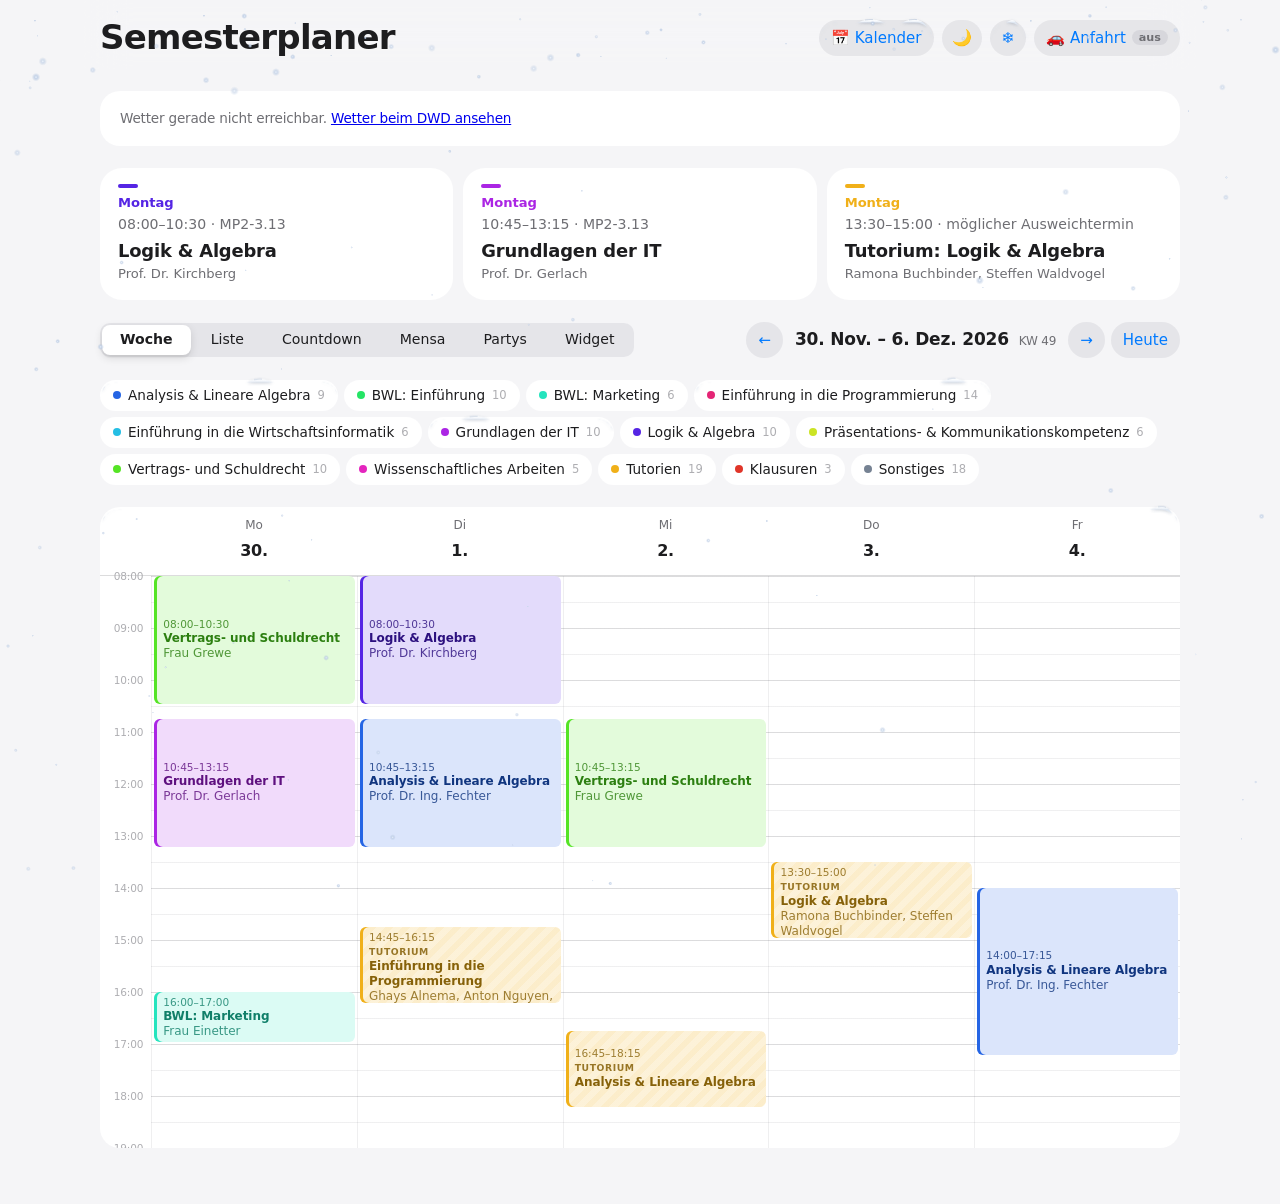
==== commit 0ed67f05: "Add files via upload" ====
--- a/index.html
+++ b/index.html
@@ -630,6 +630,8 @@
 #snowdoc { position: absolute; left: 0; top: 0; width: 0; height: 0; pointer-events: none; z-index: 5; }
 #snowhdr { position: fixed; left: 0; top: 0; width: 0; height: 0; pointer-events: none; z-index: 11; }
 #snowdoc canvas, #snowhdr canvas { position: absolute; left: 0; top: 0; pointer-events: none; }
+header .btn { position: relative; }
+header .btn > canvas.snowcap { position: absolute; left: -4px; top: -26px; pointer-events: none; z-index: 1; }
 .snowp .amt { display: grid; grid-template-columns: auto minmax(0, 1fr) 3.2em; gap: 12px; align-items: center; font-size: 0.9rem; color: var(--muted); max-width: 420px; }
 .snowp .amt output { font-family: var(--font-num); font-variant-numeric: tabular-nums; color: var(--fg); text-align: right; font-size: 0.85rem; }
 .snowp input[type="range"] { width: 100%; accent-color: var(--accent); margin: 0; min-height: 28px; }
@@ -2923,12 +2925,19 @@
       }
       const pw = Math.ceil(r.width) + 8;
       if (s.cv.width !== Math.round(pw * DPR)) { s.cv.width = Math.round(pw * DPR); s.cv.height = Math.round((CVH + EXTRA) * DPR); s.cv.style.width = pw + "px"; s.cv.style.height = (CVH + EXTRA) + "px"; s.dirty = true; }
-      const host = fixed ? hdrL : docL;
-      if (s.cv.parentNode !== host) host.appendChild(s.cv);
-      s.cv.style.transform = `translate(${(left - 4).toFixed(1)}px, ${(top - CVH + SINK).toFixed(1)}px)`;
+      if (fixed) {   // Knöpfe oben: Schnee sitzt direkt im Knopf, passt dadurch immer genau
+        s.cv.className = "snowcap"; s.cv.style.transform = "";
+        if (s.cv.parentNode !== el) el.appendChild(s.cv);
+      } else {
+        s.cv.className = "";
+        if (s.cv.parentNode !== docL) docL.appendChild(s.cv);
+        s.cv.style.transform = `translate(${(left - 4).toFixed(1)}px, ${(top - CVH + SINK).toFixed(1)}px)`;
+      }
       seen.add(key); list.push(s);
     }
     surf.forEach((s) => { if (!seen.has(s.key) && s.cv) { s.cv.remove(); s.cv = null; s.el = null; } });
+    const mine = new Set(list.map((s) => s.cv));   // Sicherheitsnetz: keine verwaisten Schneehaufen
+    document.querySelectorAll("#snowdoc > canvas, #snowhdr > canvas, canvas.snowcap").forEach((c) => { if (!mine.has(c)) c.remove(); });
     act = list;
   }
   let mTimer = 0;
@@ -3009,7 +3018,6 @@
     const sy = scrollY, sx = scrollX;
     const hr = header ? header.getBoundingClientRect() : null;
     const hdy = hr ? hr.top - hdrTop0 : 0, hBot = hr ? hr.bottom : 0;
-    hdrL.style.transform = hdy ? `translateY(${hdy}px)` : "";
     // Flächen, auf die gerade etwas fallen kann (im Fenster, nicht unter der Kopfzeile)
     const vis = [];
     for (const s of act) {
@@ -3121,6 +3129,8 @@
   }
   addEventListener("resize", () => { if (running) { sizeFx(); soon(); } });
   addEventListener("pagehide", saveSnow);
+  addEventListener("load", soon);
+  if (document.fonts && document.fonts.ready) document.fonts.ready.then(soon);
   document.addEventListener("visibilitychange", () => { if (document.hidden) saveSnow(); else last = performance.now(); });
   if (wrap) new MutationObserver((ms) => {
     if (!running) return;
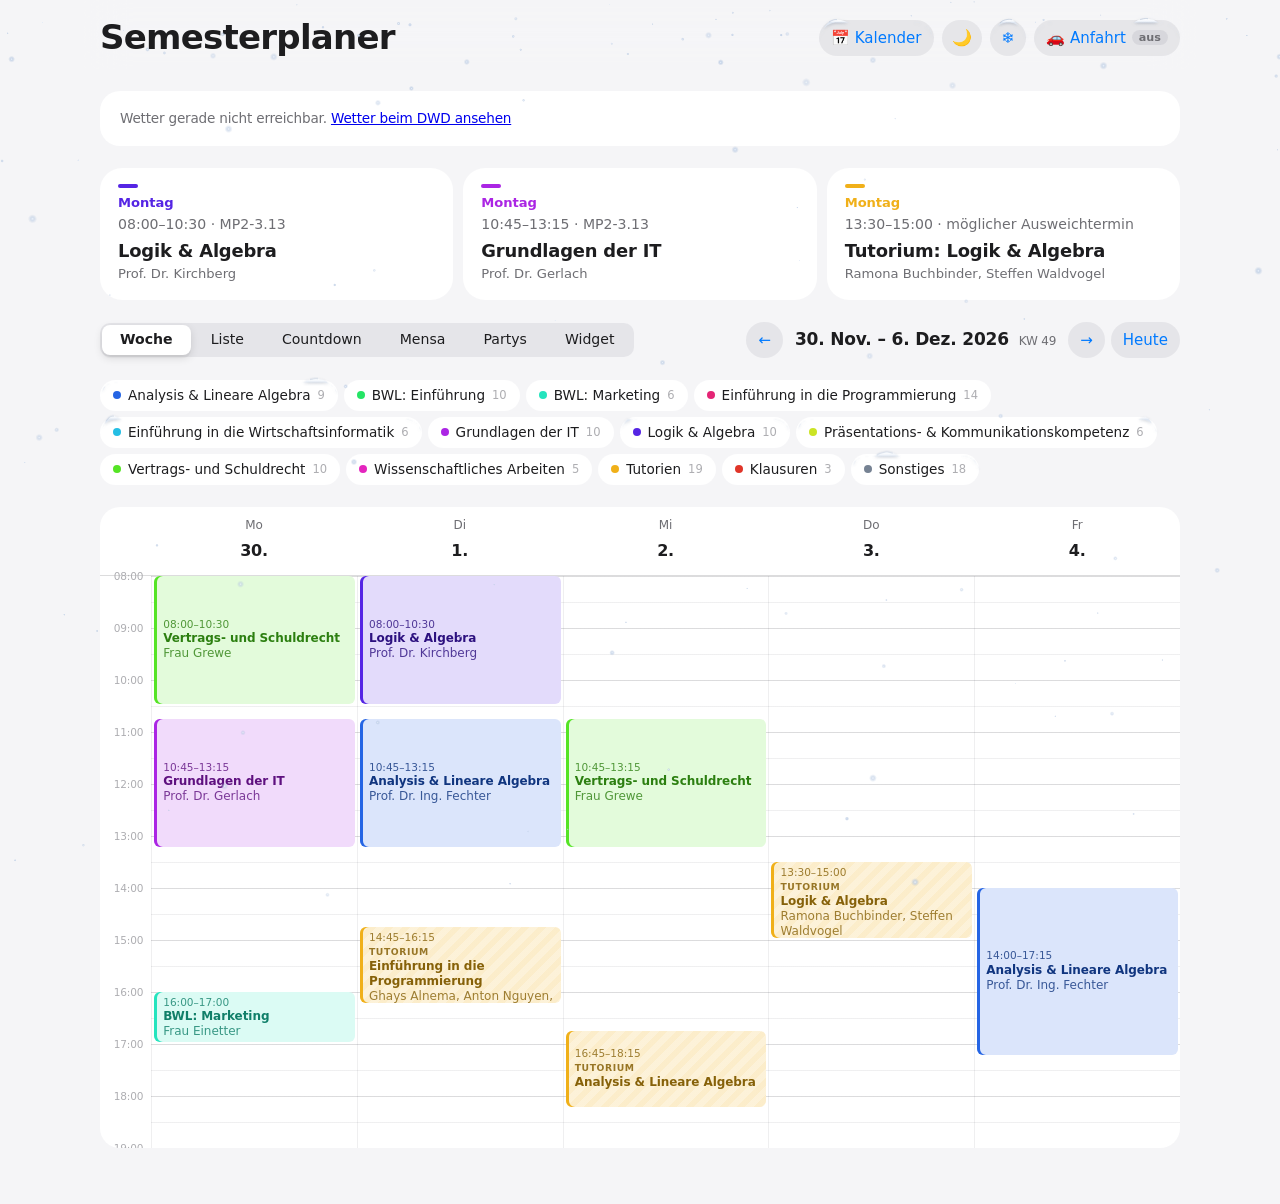
==== commit 0e93c28a: "Add files via upload" ====
--- a/index.html
+++ b/index.html
@@ -2841,7 +2841,7 @@
   const CVH = MAXH + 8;     // Höhe der Leinwand über einem Kasten
   const SINK = 2;           // so weit überlappt der Schnee die Kante
   const EXTRA = 26;         // Platz nach unten, damit der Schnee den runden Ecken folgen kann
-  const SEL = "header .btn, .bar .tabs, .nav .btn, .chip, .panel, .nx, .scroll, .dish, .mrow, .empty, .mh + .li, .list > .li:first-child, #view > *, #view > * > *";
+  const SEL = "header .btn, .wxbar, .bar .tabs, .nav .btn, .chip, .panel, .nx, .scroll, .dish, .mrow, .empty, .mh + .li, .list > .li:first-child, #view > *, #view > * > *";
 
   const fx = document.createElement("canvas"); fx.id = "snowfx"; fx.setAttribute("aria-hidden", "true");
   const docL = document.createElement("div"); docL.id = "snowdoc"; docL.setAttribute("aria-hidden", "true");
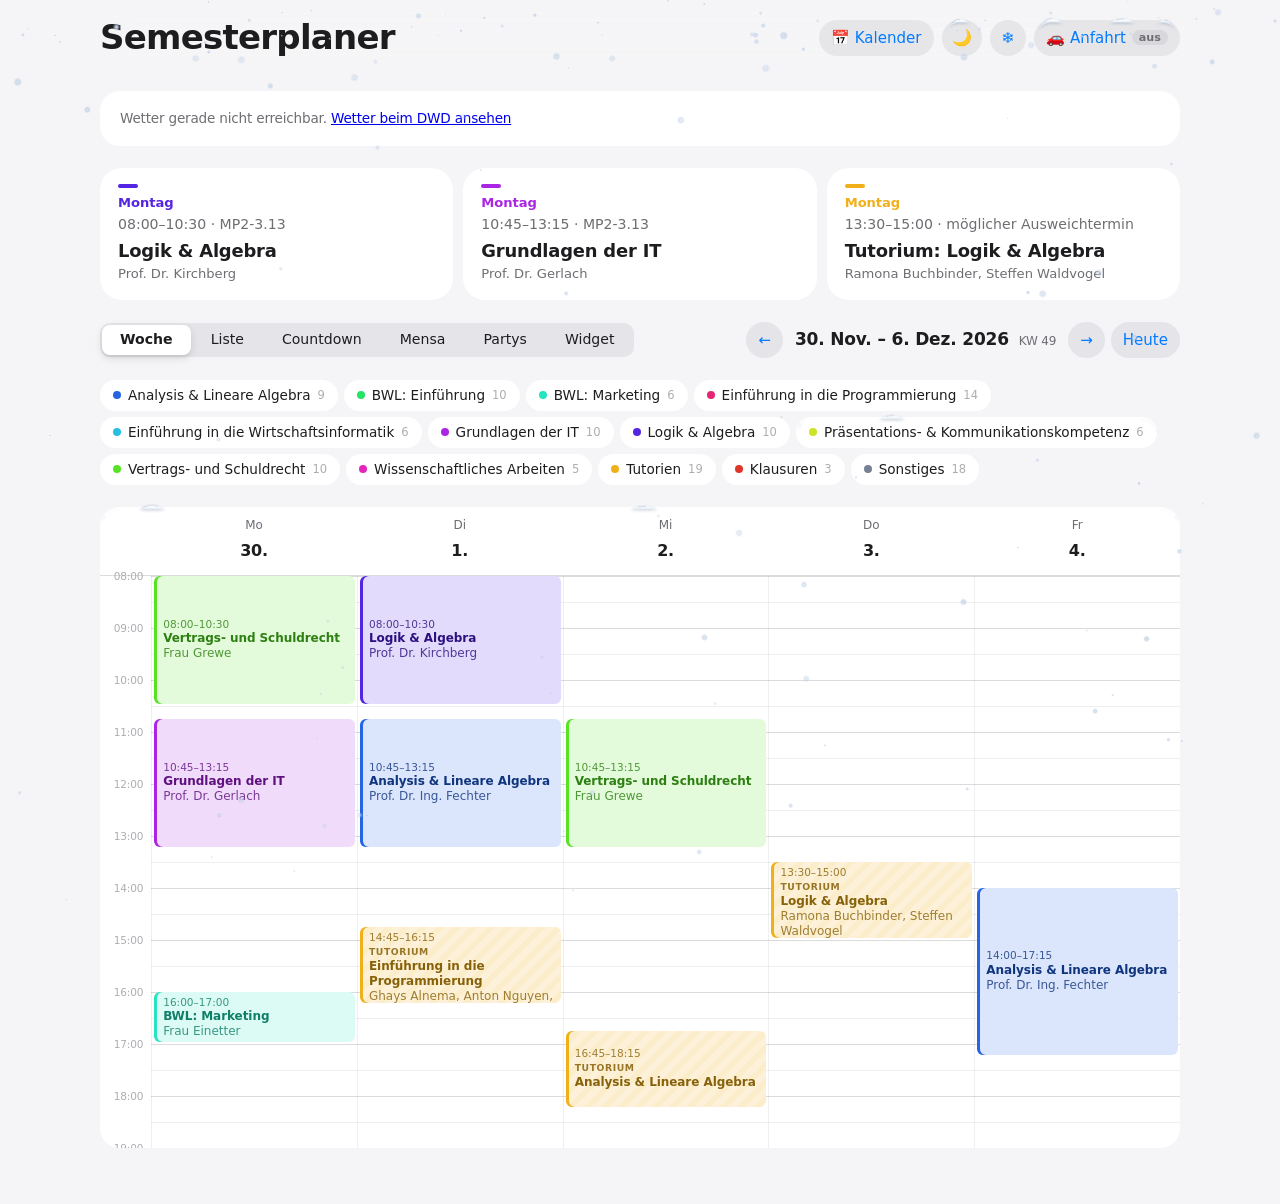
==== commit d1da730c: "Add files via upload" ====
--- a/index.html
+++ b/index.html
@@ -2921,10 +2921,10 @@
       if (s.w !== r.width || s.rad !== rad || s.cap !== cap) s.dirty = true;
       Object.assign(s, { el, fixed, x: left, y: top, w: r.width, rad, cap });
       if (!s.cv) {
-        s.cv = document.createElement("canvas"); s.ctx = s.cv.getContext("2d"); s.dirty = true;
+        s.cv = document.createElement("canvas"); s.cv.width = 0; s.ctx = s.cv.getContext("2d"); s.dirty = true;   // Breite 0: sonst bleibt bei zufällig 300 px die Standardgröße hängen
       }
       const pw = Math.ceil(r.width) + 8;
-      if (s.cv.width !== Math.round(pw * DPR)) { s.cv.width = Math.round(pw * DPR); s.cv.height = Math.round((CVH + EXTRA) * DPR); s.cv.style.width = pw + "px"; s.cv.style.height = (CVH + EXTRA) + "px"; s.dirty = true; }
+      if (s.cv.width !== Math.round(pw * DPR) || s.cv.style.width !== pw + "px") { s.cv.width = Math.round(pw * DPR); s.cv.height = Math.round((CVH + EXTRA) * DPR); s.cv.style.width = pw + "px"; s.cv.style.height = (CVH + EXTRA) + "px"; s.dirty = true; }
       if (fixed) {   // Knöpfe oben: Schnee sitzt direkt im Knopf, passt dadurch immer genau
         s.cv.className = "snowcap"; s.cv.style.transform = "";
         if (s.cv.parentNode !== el) el.appendChild(s.cv);
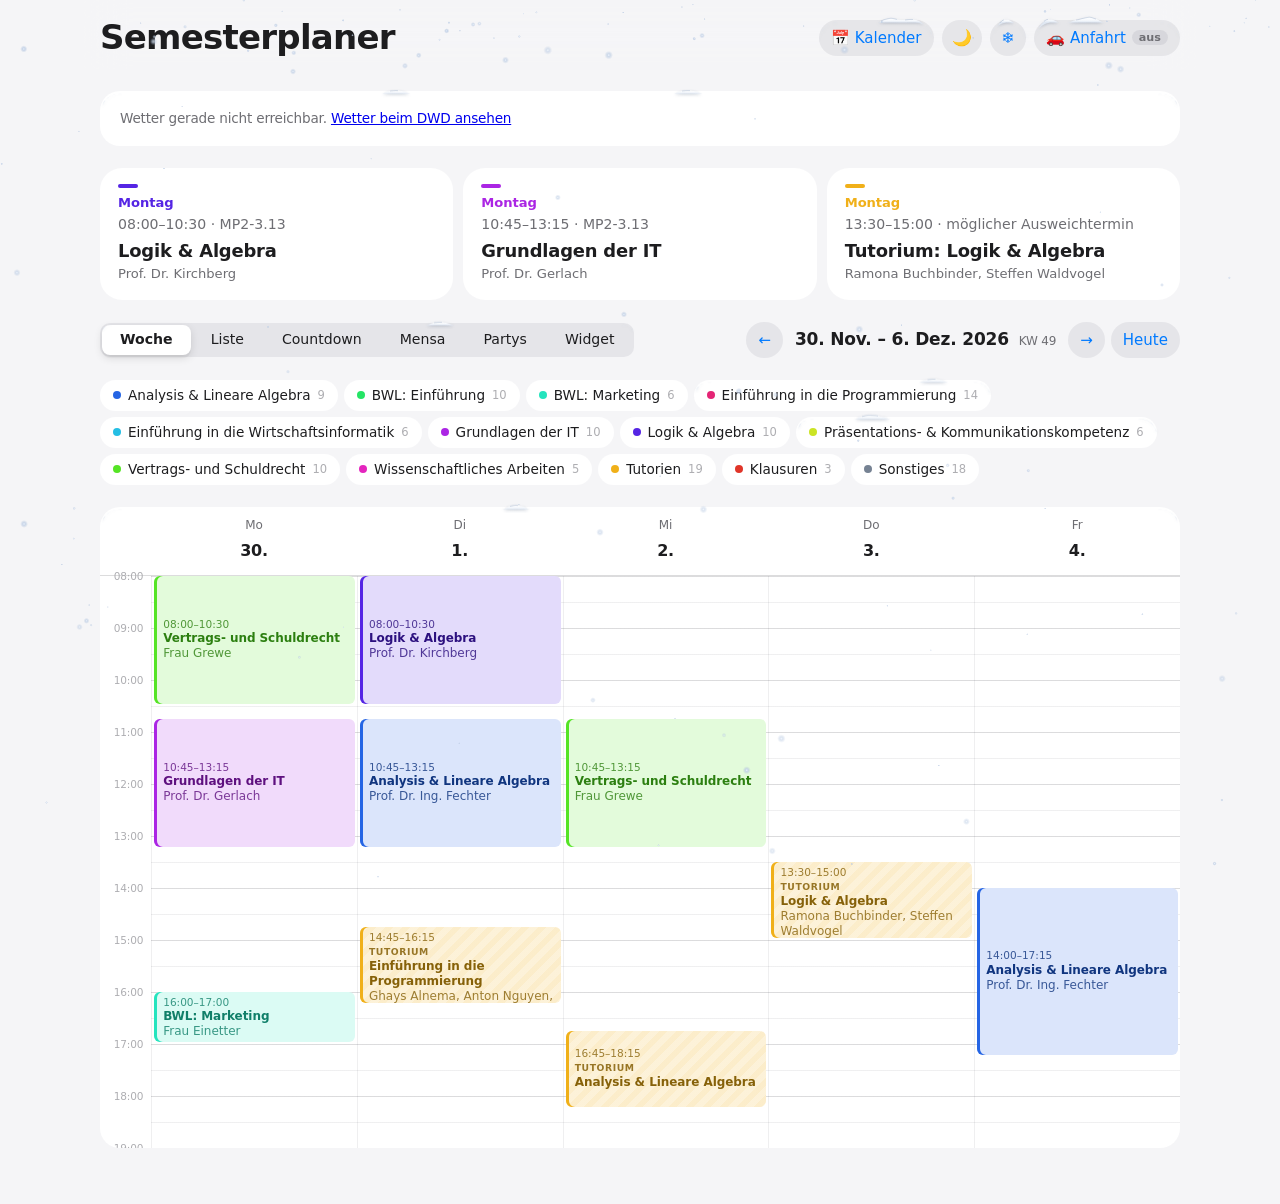
==== commit 350df1b9: "Add files via upload" ====
--- a/index.html
+++ b/index.html
@@ -638,6 +638,18 @@
 .snowp.off .amt { opacity: 0.4; pointer-events: none; }
 .snowp .ctl { margin-top: 0; }
 
+/* Werkzeugleiste "Im Schnee spielen" */
+.snowdock { position: fixed; right: max(14px, env(safe-area-inset-right, 0px)); bottom: max(14px, env(safe-area-inset-bottom, 0px)); z-index: 40; display: flex; flex-direction: column; align-items: flex-end; gap: 8px; max-width: calc(100vw - 28px); pointer-events: none; }
+.snowdock > * { pointer-events: auto; }
+.snowdock .sd-done { border: 0; border-radius: 999px; padding: 9px 16px; min-height: 42px; font-weight: 600; font-size: 0.9rem; background: var(--accent); color: #fff; box-shadow: 0 6px 24px -6px rgb(0 0 0 / 0.35); }
+.snowp .play { display: flex; flex-direction: column; gap: 6px; }
+.snowp .play .sub { font-size: 0.82rem; color: var(--muted); font-weight: 550; }
+.snowp .play .ctl { margin-top: 0; }
+.snowp .play .btn svg { flex: none; }
+.snowp.off .play { opacity: 0.4; pointer-events: none; }
+.snowdock .sd-hint { margin: 0; max-width: 320px; font-size: 0.8rem; line-height: 1.35; color: var(--fg); padding: 8px 12px; border-radius: 14px; background: color-mix(in srgb, var(--surface) 88%, transparent); -webkit-backdrop-filter: blur(16px); backdrop-filter: blur(16px); box-shadow: 0 6px 24px -6px rgb(0 0 0 / 0.3), 0 0 0 0.5px var(--line); }
+@media print { .snowdock, #snowfx, #snowdoc { display: none !important; } }
+
 /* ---------- Hinweis: als App auf iPhone/iPad ---------- */
 .a2 { position: fixed; inset: 0; z-index: 100; display: flex; align-items: flex-end; justify-content: center; background: rgb(0 0 0 / 0.38); padding: 12px max(12px, env(safe-area-inset-right, 0px)) max(12px, env(safe-area-inset-bottom, 0px)) max(12px, env(safe-area-inset-left, 0px)); }
 @media (min-width: 640px) { .a2 { align-items: center; } }
@@ -705,8 +717,16 @@
     <span class="cap" id="snowcap">Schnee</span>
     <label class="sw"><input type="checkbox" id="snowOn"><span class="ui"></span>Es schneit</label>
     <label class="amt" for="snowAmt"><span>Menge</span><input type="range" id="snowAmt" min="5" max="100" step="1"><output id="snowAmtOut" for="snowAmt"></output></label>
+    <div class="play">
+      <span class="sub">Im Schnee spielen</span>
+      <div class="ctl" role="group" aria-label="Werkzeuge">
+        <button type="button" class="btn ghost" data-t="shovel" aria-pressed="false" title="Schnee wegschieben"><svg viewBox="0 0 24 24" width="18" height="18" aria-hidden="true"><path d="M17.5 3.5l3 3M19 5l-7.5 7.5" stroke="currentColor" stroke-width="2" stroke-linecap="round" fill="none"/><path d="M11.5 12.5l-5.5 1-3 3.5 4 4 3.5-3 1-5.5z" fill="currentColor"/></svg> Schaufel</button>
+        <button type="button" class="btn ghost" data-t="ball" aria-pressed="false" title="Schneebälle formen und werfen">⚪ Schneeball</button>
+        <button type="button" class="btn ghost" data-t="man" aria-pressed="false" title="Schneemann bauen">⛄ Schneemann</button>
+      </div>
+    </div>
     <div class="ctl"><button type="button" class="btn ghost" id="snowShake">Schnee abschütteln</button></div>
-    <p class="note">Der Schnee bleibt auf den Kästen liegen und wird mit der Zeit immer mehr. Fahr mit der Maus (oder dem Finger) drüber, dann stäubt er weg.</p>
+    <p class="note">Der Schnee bleibt auf den Kästen liegen und wird mit der Zeit immer mehr. Fahr mit der Maus (oder dem Finger) drüber, dann stäubt er weg. Mit den Werkzeugen oben kannst du schaufeln, Schneebälle werfen und Schneemänner bauen.</p>
   </section>
 
   <section class="panel cal" id="calpanel" hidden aria-labelledby="calcap">
@@ -3055,13 +3075,14 @@
       const q = puffs[k];
       q.life -= dt;
       if (q.life <= 0) { puffs[k] = puffs[puffs.length - 1]; puffs.pop(); continue; }
-      q.vx *= 1 - 1.8 * dt; q.vy += 34 * dt; q.vy *= 1 - 1.2 * dt;
+      q.vx *= 1 - 1.8 * dt; q.vy += (q.g || 34) * dt; q.vy *= q.g > 100 ? 1 : 1 - 1.2 * dt;
       q.x += q.vx * dt; q.y += q.vy * dt;
       const vx = q.fixed ? q.x : q.x - sx, vy = q.fixed ? q.y + hdy : q.y - sy, d = q.r * 2.6 * (1 + (1 - q.life / q.l0) * 0.6);
       g.globalAlpha = Math.max(0, q.life / q.l0) * 0.95;
       g.drawImage(sprite, vx - d / 2, vy - d / 2, d, d);
     }
     g.globalAlpha = 1;
+    toolFrame(g, dt, sx, sy, hdy, hBot);
     for (const s of act) if (s.dirty && s.cv) drawSurf(s);
     saveT += dt; if (saveT > 15) { saveT = 0; saveSnow(); }
   }
@@ -3095,11 +3116,11 @@
   }
   let lastBlow = 0;
   document.addEventListener("pointermove", (e) => {
-    if (!running) return;
+    if (!running || tool) return;
     const now = performance.now(); if (now - lastBlow < 16) return; lastBlow = now;
     blow(e.clientX, e.clientY, e.pointerType === "mouse" ? 26 : 34, 0.5);
   }, { passive: true });
-  document.addEventListener("pointerdown", (e) => { if (running && e.pointerType !== "mouse") blow(e.clientX, e.clientY, 34, 0.6); }, { passive: true });
+  document.addEventListener("pointerdown", (e) => { if (running && !tool && e.pointerType !== "mouse") blow(e.clientX, e.clientY, 34, 0.6); }, { passive: true });
 
   function shakeAll() {
     const sy = scrollY, sx = scrollX;
@@ -3113,6 +3134,8 @@
       }
       s.cols.fill(0); s.dirty = true;
     }
+    for (const o of objs.slice()) knock(o);
+    flying = []; held = null;
     saveSnow();
   }
 
@@ -3123,7 +3146,8 @@
     requestAnimationFrame(frame);
   }
   function stop() {
-    running = false; flakes = []; puffs = [];
+    running = false; flakes = []; puffs = []; flying = []; held = null; ptr = null; shovel = null;
+    setTool("");
     fctx.setTransform(1, 0, 0, 1, 0, 0); fctx.clearRect(0, 0, fx.width, fx.height);
     fx.hidden = docL.hidden = hdrL.hidden = true;
   }
@@ -3145,6 +3169,338 @@
   const reTheme = () => { const d = isDark(); if (d !== dark) { dark = d; makeSprite(); surf.forEach((s) => { s.dirty = true; }); } };
   new MutationObserver(reTheme).observe(document.documentElement, { attributes: true, attributeFilter: ["data-theme"] });
   if (window.matchMedia) { const mq = matchMedia("(prefers-color-scheme: dark)"); if (mq.addEventListener) mq.addEventListener("change", reTheme); }
+
+
+  /* ---- Im Schnee spielen: Schaufel, Schneebälle, Schneemänner ----
+     Schaufel: über den liegenden Schnee ziehen, er wird vor dem Blatt hergeschoben und fällt an der Kante herunter.
+     Schneeball: auf Schnee drücken und ziehen, der Ball rollt sich größer. Loslassen = werfen. Sanft abgelegt bleibt er liegen,
+     drei aufeinander werden zum Schneemann. Schneemann: auf eine verschneite Kante tippen.
+     Liegende Kugeln und Schneemänner merkt sich das Gerät. */
+  const OBJ = "semesterplaner.schnee.figuren.v1";
+  let tool = "";
+  let objs = [];
+  try { const o = JSON.parse(localStorage.getItem(OBJ) || "[]"); if (Array.isArray(o)) objs = o.filter((x) => x && typeof x.key === "string" && Array.isArray(x.rs) && x.rs.length).slice(-40); } catch (e) { /* leer */ }
+  const saveObjs = () => { try { localStorage.setItem(OBJ, JSON.stringify(objs.map((o) => ({ key: o.key, ox: Math.round(o.ox), rs: o.rs.map((r) => Math.round(r * 10) / 10), man: !!o.man })))); } catch (e) { /* egal */ } };
+  let flying = [], held = null, ptr = null, shovel = null, swallow = false, swallowT = 0;
+  const hdyNow = () => (header ? header.getBoundingClientRect().top - hdrTop0 : 0);
+  const geo = (s, sx, sy, hdy) => ({ left: s.fixed ? s.x : s.x - sx, top: s.fixed ? s.y + hdy : s.y - sy });
+  const ballR = (vol) => Math.min(24, 3 + Math.sqrt(Math.max(0, vol)) * 1.1);
+  const ballVol = (r) => Math.pow(Math.max(0, r - 3) / 1.1, 2);
+  const colAt = (s, ox) => Math.max(0, Math.min(s.cols.length - 1, Math.round(ox / COL)));
+  const snowTop = (s, top, i) => top + dyAt(s, i) - s.cols[i];
+
+  /* Welche Kante liegt unter dem Finger/der Maus? */
+  function hitSurf(cx, cy, padUp) {
+    const sx = scrollX, sy = scrollY, hdy = hdyNow(), hBot = header ? header.getBoundingClientRect().bottom : 0;
+    let best = null, bd = 1e9;
+    for (const s of act) {
+      const { left, top } = geo(s, sx, sy, hdy);
+      if (!s.fixed && top < hBot) continue;
+      if (cx < left - 2 || cx > left + s.w + 2) continue;
+      const i = colAt(s, cx - left), st = snowTop(s, top, i);
+      if (cy < st - padUp || cy > top + dyAt(s, i) + 10) continue;
+      const d = Math.abs(cy - st);
+      if (d < bd) { bd = d; best = { s, i, left, top }; }
+    }
+    return best;
+  }
+  /* Kugeln und Schneemänner: Position im Fenster */
+  function objPos(o, sx, sy, hdy) {
+    const s = surf.get(o.key);
+    if (!s || !s.cv || !act.includes(s)) return null;
+    const { left, top } = geo(s, sx, sy, hdy), i = colAt(s, o.ox);
+    const k = o.grow == null ? 1 : o.grow;
+    const balls = []; let yb = top + dyAt(s, i) - s.cols[i] * 0.55 + 1, x = left + o.ox;
+    for (let j = 0; j < o.rs.length; j++) {
+      const r = o.rs[j] * k, cy = j === 0 ? yb - r : balls[j - 1].y - (balls[j - 1].r + r) * 0.78;
+      balls.push({ x, y: cy, r });
+    }
+    return { s, balls, fixed: s.fixed };
+  }
+  function hitObj(cx, cy) {
+    const sx = scrollX, sy = scrollY, hdy = hdyNow();
+    for (let n = objs.length - 1; n >= 0; n--) {
+      const p = objPos(objs[n], sx, sy, hdy); if (!p) continue;
+      for (const b of p.balls) if (Math.hypot(cx - b.x, cy - b.y) < b.r + 6) return objs[n];
+      if (objs[n].man && p.balls.length === 3) { const h = p.balls[2]; if (Math.abs(cx - h.x) < h.r && cy < h.y && cy > h.y - h.r * 2.2) return objs[n]; }
+    }
+    return null;
+  }
+  function burst(x, y, fixed, n, spread, up, grav) {   // x/y im Fenster
+    const sx = scrollX, sy = scrollY, hdy = hdyNow();
+    for (let k = 0; k < n && puffs.length < 420; k++) {
+      const l0 = 0.6 + Math.random() * 0.9;
+      puffs.push({ x: fixed ? x : x + sx, y: fixed ? y - hdy : y + sy, vx: (Math.random() - 0.5) * spread, vy: -Math.random() * up, r: 0.9 + Math.random() * 2, life: l0, l0, fixed, g: grav || 34 });
+    }
+  }
+  function knock(o) {
+    const p = objPos(o, scrollX, scrollY, hdyNow());
+    if (p) for (const b of p.balls) burst(b.x, b.y, p.fixed, Math.min(40, 6 + b.r * 1.6), 160, 140, 500);
+    objs = objs.filter((x) => x !== o); saveObjs();
+  }
+  /* Schnee in der Nähe abtragen (für Bälle und Schneemänner), gibt die Menge zurück */
+  function scoop(s, ox, radius, want) {
+    const i0 = Math.max(0, Math.floor((ox - radius) / COL)), i1 = Math.min(s.cols.length - 1, Math.ceil((ox + radius) / COL));
+    let got = 0;
+    for (let pass = 0; pass < 3 && got < want; pass++) for (let i = i0; i <= i1 && got < want; i++) {
+      const t = Math.min(s.cols[i] * 0.5, want - got); s.cols[i] -= t; got += t;
+    }
+    if (got > 0) s.dirty = true;
+    return got;
+  }
+  function pileOn(s, ox, amount, wide) {   // Schnee aufschütten (darf etwas höher werden als normal)
+    let i = colAt(s, ox), left = amount;
+    for (let k = 0; k < 40 && left > 0.05; k++) {
+      const j = i + (k % 2 ? 1 : -1) * Math.ceil(k / 2) * (wide || 1);
+      if (j < 0 || j >= s.cols.length) continue;
+      const room = Math.max(0, capAt(s, j) * 1.5 - s.cols[j]), put = Math.min(room, left * 0.4 + 0.2, left);
+      s.cols[j] += put; left -= put;
+    }
+    s.dirty = true;
+    return left;
+  }
+
+  function buildMan(h, cx) {
+    const ox = cx - h.left;
+    const got = scoop(h.s, ox, 60, 340);
+    if (got < 25) { hint("Hier liegt noch zu wenig Schnee. Warte kurz, bis mehr gefallen ist ❄️", true); h.s.cols[h.i] += 0; pileOn(h.s, ox, got); return; }
+    const f = Math.max(0.7, Math.min(1, got / 300));
+    const o = { key: h.s.key, ox, rs: [19 * f, 14 * f, 10.5 * f], man: true, grow: 0 };
+    objs.push(o); if (objs.length > 40) objs.shift();
+    burst(cx, h.top - 6, h.s.fixed, 18, 120, 90, 300);
+    saveObjs();
+  }
+
+  /* ---- Schaufel ---- */
+  function shovelMove(x0, x1, cy) {
+    const h = hitSurf(x1, cy, 28);
+    if (!h) return;
+    const s = h.s, left = h.left;
+    const dir = Math.sign(x1 - x0) || shovel.dir || 1; shovel.dir = dir;
+    const a = Math.min(x0, x1) - left - 7, b = Math.max(x0, x1) - left + 7;
+    for (let i = Math.max(0, Math.floor(a / COL)); i <= Math.min(s.cols.length - 1, Math.ceil(b / COL)); i++) { shovel.carry += s.cols[i] * 0.92; s.cols[i] *= 0.08; }
+    for (const o of objs.slice()) if (o.key === s.key && o.ox > a - 4 && o.ox < b + 4) knock(o);
+    const front = x1 - left + dir * 10;
+    if (front < 0 || front > s.w) {   // über die Kante: Schnee fällt runter
+      const ex = left + (front < 0 ? 0 : s.w), ey = h.top + dyAt(s, front < 0 ? 0 : s.cols.length - 1) - 4;
+      const n = Math.min(40, Math.round(shovel.carry * 0.35));
+      const sx = scrollX, sy = scrollY, hdy = hdyNow();
+      for (let k = 0; k < n && puffs.length < 420; k++) {
+        const l0 = 1.2 + Math.random() * 0.8;
+        puffs.push({ x: s.fixed ? ex : ex + sx, y: s.fixed ? ey - hdy - Math.random() * 10 : ey + sy - Math.random() * 10, vx: dir * (30 + Math.random() * 90), vy: -20 - Math.random() * 60, r: 1.2 + Math.random() * 2.4, life: l0, l0, fixed: s.fixed, g: 900 });
+      }
+      shovel.carry = 0;
+    } else if (shovel.carry > 0) shovel.carry = pileOn(s, front + dir * 6, shovel.carry);
+    s.dirty = true;
+  }
+
+  /* ---- Zeiger ---- */
+  function grab(e) {
+    e.preventDefault(); swallow = true; clearTimeout(swallowT);
+    ptr = { id: e.pointerId, x: e.clientX, y: e.clientY, vx: 0, vy: 0, t: performance.now() };
+  }
+  document.addEventListener("pointerdown", (e) => {
+    if (!running || !tool || e.button > 0) return;
+    if (e.target.closest && e.target.closest(".snowdock, #snowpanel, .a2, input, textarea, select, a")) return;
+    const cx = e.clientX, cy = e.clientY;
+    const ob = hitObj(cx, cy);
+    if (ob) {
+      grab(e);
+      if (tool === "ball") {   // oberste Kugel aufheben
+        const r = ob.rs.pop(); ob.man = false;
+        if (!ob.rs.length) objs = objs.filter((x) => x !== ob);
+        held = { vol: ballVol(r), r, x: cx, y: cy }; saveObjs();
+      } else knock(ob);
+      return;
+    }
+    const h = hitSurf(cx, cy, tool === "man" ? 34 : 24);
+    if (!h) return;
+    grab(e);
+    if (tool === "man") buildMan(h, cx);
+    else if (tool === "ball") { held = { vol: 0, r: 3, x: cx, y: cy }; }
+    else { shovel = { carry: 0, dir: 0, x: cx }; shovelMove(cx - 1, cx, cy); }
+  }, true);
+  document.addEventListener("pointermove", (e) => {
+    if (!ptr || e.pointerId !== ptr.id) return;
+    const now = performance.now(), dtp = Math.max(1, now - ptr.t) / 1000;
+    const nvx = (e.clientX - ptr.x) / dtp, nvy = (e.clientY - ptr.y) / dtp;
+    ptr.vx = ptr.vx * 0.5 + nvx * 0.5; ptr.vy = ptr.vy * 0.5 + nvy * 0.5;
+    const x0 = ptr.x; ptr.x = e.clientX; ptr.y = e.clientY; ptr.t = now;
+    if (shovel) shovelMove(x0, e.clientX, e.clientY);
+    if (held) { held.x = e.clientX; held.y = e.clientY; }
+  });
+  function release(e) {
+    if (!ptr || (e && e.pointerId !== ptr.id)) return;
+    if (held) {
+      const sx = scrollX, sy = scrollY;
+      if (held.vol < 4) burst(held.x, held.y, false, 8, 80, 60, 200);
+      else {
+        let vx = ptr.vx, vy = ptr.vy; const sp = Math.hypot(vx, vy);
+        if (performance.now() - ptr.t > 90) { vx = 0; vy = 0; }   // still gehalten = ablegen
+        else if (sp > 1800) { vx *= 1800 / sp; vy *= 1800 / sp; }
+        flying.push({ x: held.x + sx, y: held.y + sy, vx, vy, r: held.r, vol: held.vol });
+      }
+      held = null;
+    }
+    if (shovel) shovel = null;
+    ptr = null;
+    swallowT = setTimeout(() => { swallow = false; }, 350);
+  }
+  document.addEventListener("pointerup", release);
+  document.addEventListener("pointercancel", release);
+  document.addEventListener("click", (e) => { if (swallow) { e.preventDefault(); e.stopPropagation(); swallow = false; } }, true);
+  document.addEventListener("touchstart", (e) => {   // auf Schnee nicht scrollen, daneben schon
+    if (!running || !tool || e.touches.length !== 1) return;
+    const t = e.touches[0];
+    if (t.target.closest && t.target.closest(".snowdock, #snowpanel, .a2")) return;
+    if (hitObj(t.clientX, t.clientY) || hitSurf(t.clientX, t.clientY, tool === "man" ? 34 : 24)) e.preventDefault();
+  }, { passive: false });
+  document.addEventListener("touchmove", (e) => { if (ptr) e.preventDefault(); }, { passive: false });
+  addEventListener("keydown", (e) => { if (e.key === "Escape" && tool) setTool(""); });
+
+  /* ---- jedes Bild: Ball in der Hand, fliegende Bälle, Figuren ---- */
+  function drawBall(g, x, y, r) {
+    const gr = g.createRadialGradient(x - r * 0.35, y - r * 0.4, r * 0.1, x, y, r);
+    if (dark) { gr.addColorStop(0, "#ffffff"); gr.addColorStop(0.7, "#e6edf6"); gr.addColorStop(1, "#b7c5d8"); }
+    else { gr.addColorStop(0, "#ffffff"); gr.addColorStop(0.7, "#eef3f9"); gr.addColorStop(1, "#c9d6e7"); }
+    g.beginPath(); g.arc(x, y, r, 0, 6.2832); g.fillStyle = gr; g.fill();
+    if (!dark) { g.lineWidth = 0.8; g.strokeStyle = "rgba(120,142,175,0.5)"; g.stroke(); }
+  }
+  function drawMan(g, b) {
+    const [lo, mid, hd] = b;
+    // Arme (Äste)
+    g.strokeStyle = "#6b4423"; g.lineCap = "round"; g.lineWidth = Math.max(1.4, mid.r * 0.13);
+    for (const d of [-1, 1]) {
+      const ax = mid.x + d * mid.r * 0.85, ay = mid.y - mid.r * 0.15, ex = ax + d * mid.r * 1.1, ey = ay - mid.r * 0.75;
+      g.beginPath(); g.moveTo(ax, ay); g.lineTo(ex, ey);
+      g.moveTo(ax + (ex - ax) * 0.6, ay + (ey - ay) * 0.6); g.lineTo(ax + (ex - ax) * 0.6 + d * mid.r * 0.35, ay + (ey - ay) * 0.6 + mid.r * 0.05);
+      g.stroke();
+    }
+    drawBall(g, lo.x, lo.y, lo.r); drawBall(g, mid.x, mid.y, mid.r);
+    // Schal
+    g.fillStyle = "#d62828";
+    g.beginPath(); g.ellipse(mid.x, mid.y - mid.r * 0.82, mid.r * 0.78, Math.max(1.6, mid.r * 0.2), 0, 0, 6.2832); g.fill();
+    drawBall(g, hd.x, hd.y, hd.r);
+    g.fillRect(mid.x + mid.r * 0.25, mid.y - mid.r * 0.85, Math.max(2, mid.r * 0.24), mid.r * 0.75);
+    // Knöpfe, Augen, Mund
+    g.fillStyle = "#1b1b1f";
+    const dot = (x, y, r) => { g.beginPath(); g.arc(x, y, Math.max(0.8, r), 0, 6.2832); g.fill(); };
+    dot(mid.x, mid.y - mid.r * 0.15, mid.r * 0.1); dot(mid.x, mid.y + mid.r * 0.3, mid.r * 0.1); dot(lo.x, lo.y - lo.r * 0.35, lo.r * 0.09);
+    dot(hd.x - hd.r * 0.35, hd.y - hd.r * 0.2, hd.r * 0.12); dot(hd.x + hd.r * 0.35, hd.y - hd.r * 0.2, hd.r * 0.12);
+    for (let k = -2; k <= 2; k++) dot(hd.x + k * hd.r * 0.17, hd.y + hd.r * 0.38 - (2 - Math.abs(k)) * hd.r * 0.06, hd.r * 0.06);
+    // Karottennase
+    g.fillStyle = "#f28c28"; g.beginPath(); g.moveTo(hd.x, hd.y - hd.r * 0.06); g.lineTo(hd.x + hd.r * 0.85, hd.y + hd.r * 0.06); g.lineTo(hd.x, hd.y + hd.r * 0.16); g.closePath(); g.fill();
+    // Hut
+    const hy = hd.y - hd.r * 0.82;
+    g.fillStyle = "#1f1f24"; g.fillRect(hd.x - hd.r * 0.95, hy - hd.r * 0.12, hd.r * 1.9, hd.r * 0.2);
+    g.fillRect(hd.x - hd.r * 0.6, hy - hd.r * 1.05, hd.r * 1.2, hd.r * 0.95);
+    g.fillStyle = "#d62828"; g.fillRect(hd.x - hd.r * 0.6, hy - hd.r * 0.36, hd.r * 1.2, hd.r * 0.18);
+  }
+  function toolFrame(g, dt, sx, sy, hdy, hBot) {
+    // Ball in der Hand: über Schnee rollen = wachsen
+    if (held) {
+      const h = hitSurf(held.x, held.y + held.r * 0.6, held.r + 10);
+      if (h && held.r < 24) { const got = scoop(h.s, held.x - h.left, held.r * 0.9, 60 * dt * (1 + held.r / 8)); held.vol += got; held.r = ballR(held.vol); }
+      drawBall(g, held.x, held.y, held.r);
+    }
+    // fliegende Bälle
+    for (let k = flying.length - 1; k >= 0; k--) {
+      const f = flying[k], pyb = f.y - sy + f.r;
+      f.age = (f.age || 0) + dt; f.vy += 1500 * dt; f.vx *= 1 - 0.3 * dt; f.x += f.vx * dt; f.y += f.vy * dt;
+      const x = f.x - sx, y = f.y - sy, yb = y + f.r;
+      let done = false;
+      if (f.vy > 0) {
+        // auf einer Kugel / einem Schneemann gelandet?
+        for (const o of objs) {
+          const p = objPos(o, sx, sy, hdy); if (!p) continue;
+          const t = p.balls[p.balls.length - 1], tt = o.man ? t.y - t.r * 1.9 : t.y - t.r;
+          if (Math.abs(x - t.x) < Math.max(t.r, f.r) * 0.9 && yb >= tt && (y < t.y || f.age < 0.06)) {
+            const sp = Math.hypot(f.vx, f.vy);
+            if (o.man || o.rs.length >= 3 || sp > 650) { burst(x, yb, false, Math.min(40, 8 + f.r * 1.5), 200, 160, 500); }
+            else { o.rs.push(Math.min(f.r, o.rs[o.rs.length - 1] * 1.05)); if (o.rs.length === 3) { o.man = true; o.grow = 0.85; burst(x, tt, p.fixed, 16, 140, 120, 300); } saveObjs(); }
+            done = true; break;
+          }
+        }
+        if (!done) for (const s of act) {
+          const gm = geo(s, sx, sy, hdy);
+          if (!s.fixed && gm.top < hBot) continue;
+          if (x < gm.left || x > gm.left + s.w) continue;
+          const i = colAt(s, x - gm.left), st = snowTop(s, gm.top, i);
+          if (pyb <= st + 1 && yb >= st) {
+            const sp = Math.hypot(f.vx, f.vy);
+            if (sp > 520) {   // Platsch
+              const rest = pileOn(s, x - gm.left, f.vol * 0.8, 1);
+              burst(x, st, s.fixed, Math.min(50, 10 + f.r * 2 + rest), 240, 170, 480);
+            } else {
+              objs.push({ key: s.key, ox: x - gm.left, rs: [f.r], man: false }); if (objs.length > 40) objs.shift(); saveObjs();
+            }
+            done = true; break;
+          }
+        }
+      }
+      if (!done && (y > H + 80 || x < -120 || x > W + 120)) done = true;
+      if (done) { flying.splice(k, 1); continue; }
+      drawBall(g, x, y, f.r);
+    }
+    // liegende Kugeln und Schneemänner
+    for (const o of objs) {
+      if (o.grow != null && o.grow < 1) { o.grow = Math.min(1, o.grow + dt * 2.2); if (o.grow >= 1) delete o.grow; }
+      const p = objPos(o, sx, sy, hdy); if (!p) continue;
+      const b0 = p.balls[0];
+      if (b0.y < -60 || b0.y > H + 80) continue;
+      g.save();
+      if (!p.fixed) { g.beginPath(); g.rect(0, hBot, W, H - hBot); g.clip(); }
+      if (o.man && p.balls.length === 3) drawMan(g, p.balls);
+      else for (const b of p.balls) drawBall(g, b.x, b.y, b.r);
+      g.restore();
+    }
+  }
+
+  /* ---- Werkzeugleiste ---- */
+  const svgShovel = '<svg viewBox="0 0 24 24" width="18" height="18" aria-hidden="true"><path d="M17.5 3.5l3 3M19 5l-7.5 7.5" stroke="currentColor" stroke-width="2" stroke-linecap="round" fill="none"/><path d="M11.5 12.5l-5.5 1-3 3.5 4 4 3.5-3 1-5.5z" fill="currentColor"/></svg>';
+  const dock = document.createElement("div");
+  dock.className = "snowdock"; dock.setAttribute("role", "toolbar"); dock.setAttribute("aria-label", "Im Schnee spielen");
+  dock.innerHTML = `<p class="sd-hint" aria-live="polite" hidden></p><button type="button" class="sd-done">Fertig ✕</button>`;
+  dock.hidden = true;
+  document.body.appendChild(dock);
+  const sdHint = dock.querySelector(".sd-hint");
+  const toolBtns = () => document.querySelectorAll("#snowpanel [data-t]");
+  const TIPS = {
+    shovel: "Schaufel: über den liegenden Schnee ziehen. An der Kante fällt er runter.",
+    ball: "Schneeball: auf Schnee drücken und drüberziehen, dann loslassen zum Werfen. Sanft ablegen lässt ihn liegen, drei übereinander werden ein Schneemann.",
+    man: "Schneemann: auf eine Kante mit Schnee tippen. Je mehr Schnee, desto größer."
+  };
+  let hintT = 0;
+  function hint(t, temp) {
+    clearTimeout(hintT);
+    sdHint.textContent = t; sdHint.hidden = !t;
+    if (temp) hintT = setTimeout(() => hint(tool ? TIPS[tool] : ""), 3200);
+  }
+  const curShovel = "data:image/svg+xml," + encodeURIComponent('<svg xmlns="http://www.w3.org/2000/svg" width="32" height="32" viewBox="0 0 24 24"><path d="M17.5 3.5l3 3M19 5l-7.5 7.5" stroke="#fff" stroke-width="4" stroke-linecap="round" fill="none"/><path d="M17.5 3.5l3 3M19 5l-7.5 7.5" stroke="#6b4423" stroke-width="2" stroke-linecap="round" fill="none"/><path d="M11.5 12.5l-5.5 1-3 3.5 4 4 3.5-3 1-5.5z" fill="#8a96a8" stroke="#fff" stroke-width="1.2"/></svg>');
+  const curStyle = document.createElement("style");
+  curStyle.textContent = `html.sdt-shovel, html.sdt-shovel *:not(.snowdock *):not(#snowpanel *) { cursor: url("${curShovel}") 4 28, grab !important; }
+html.sdt-ball, html.sdt-ball *:not(.snowdock *):not(#snowpanel *) { cursor: grab !important; } html.sdt-ball.sdt-hold, html.sdt-ball.sdt-hold * { cursor: grabbing !important; }
+html.sdt-man, html.sdt-man *:not(.snowdock *):not(#snowpanel *) { cursor: cell !important; }`;
+  document.head.appendChild(curStyle);
+  function setTool(t) {
+    tool = t;
+    const de = document.documentElement;
+    de.classList.remove("sdt-shovel", "sdt-ball", "sdt-man");
+    if (t) de.classList.add("sdt-" + t);
+    toolBtns().forEach((b) => b.setAttribute("aria-pressed", String(b.dataset.t === t)));
+    dock.hidden = !t;
+    hint(t ? TIPS[t] : "");
+  }
+  dock.querySelector(".sd-done").addEventListener("click", () => setTool(""));
+  toolBtns().forEach((b) => b.addEventListener("click", () => {
+    const t = tool === b.dataset.t ? "" : b.dataset.t;
+    setTool(t);
+    if (t) {   // Menü zu, damit man direkt loslegen kann
+      const p = document.getElementById("snowpanel"), sb = document.getElementById("snowbtn");
+      p.hidden = true; sb.setAttribute("aria-expanded", "false");
+    }
+  }));
+  setInterval(() => { document.documentElement.classList.toggle("sdt-hold", !!held); }, 120);
 
   /* ---- Bedienfeld ---- */
   const btn = document.getElementById("snowbtn"), panel = document.getElementById("snowpanel");
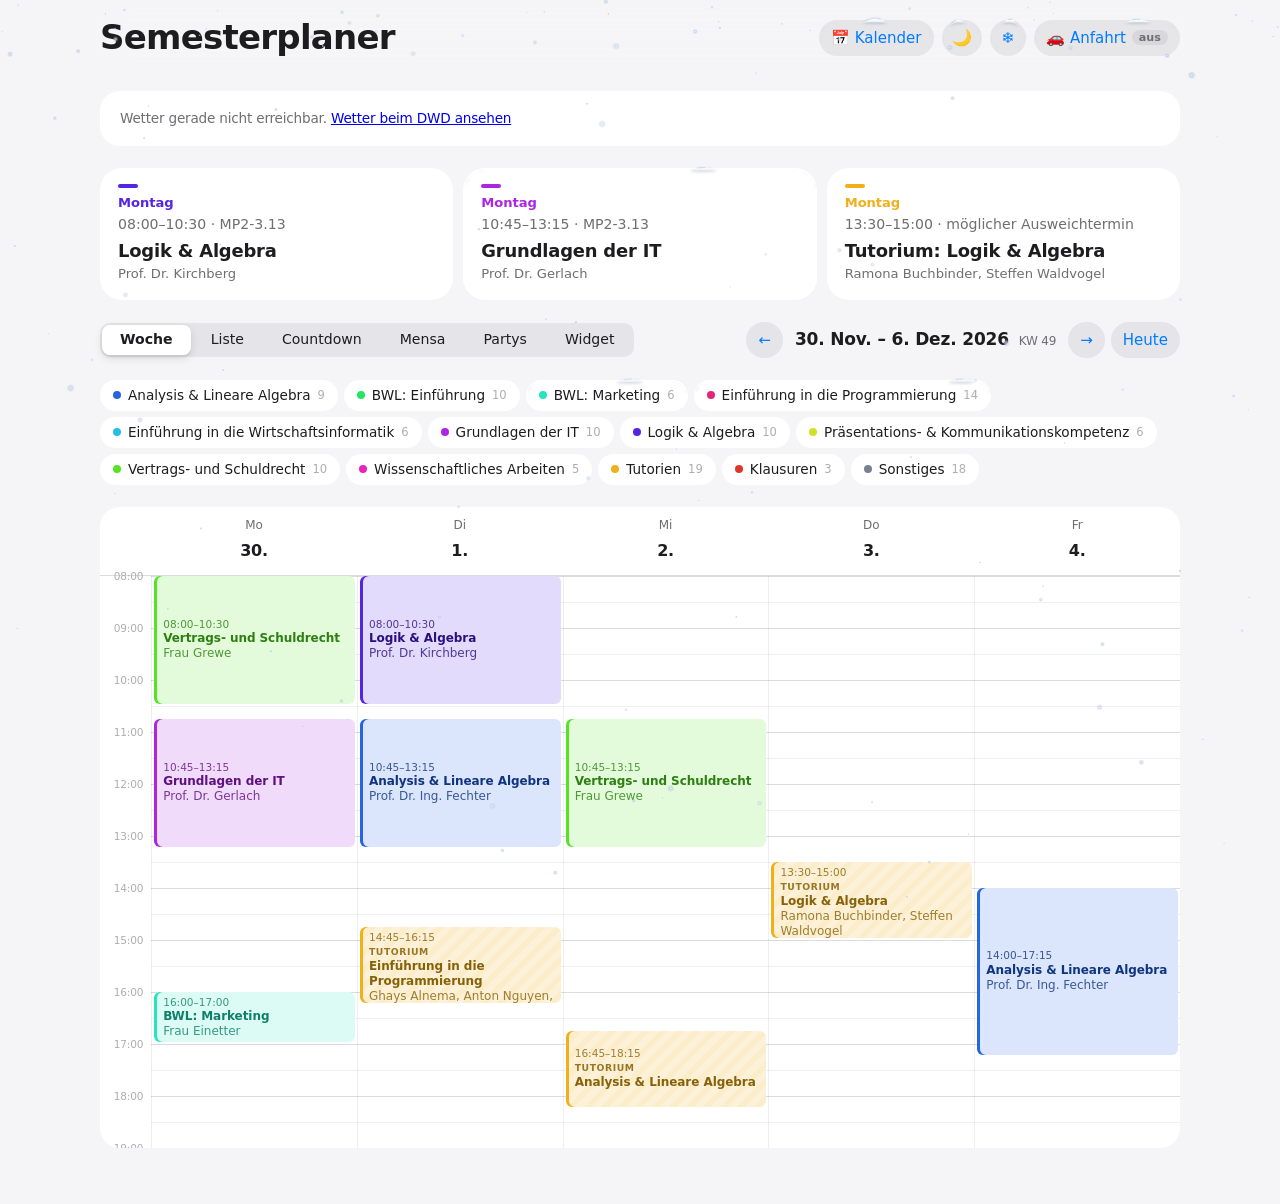
==== commit 8e80af61: "Add files via upload" ====
--- a/index.html
+++ b/index.html
@@ -3651,5 +3651,37 @@
   setTimeout(show, force ? 300 : 1800);
 })();
 </script>
+<!-- Easter Egg: 5x schnell auf die Überschrift tippen öffnet den Glückspalast -->
+<style>
+.gpx-x { position: fixed; z-index: 2147483001; bottom: calc(12px + env(safe-area-inset-bottom, 0px)); left: calc(12px + env(safe-area-inset-left, 0px)); width: 36px; height: 36px; padding: 0; border: 0; border-radius: 50%; font: 700 17px/36px system-ui, -apple-system, sans-serif; color: #fff1a8; background: rgb(20 8 12 / 0.85); box-shadow: 0 0 0 2px #c98a20, 0 4px 14px rgb(0 0 0 / 0.5); cursor: pointer; touch-action: manipulation; }
+@media (min-width: 641px) { .gpx-x { display: none; } }
+.wrap > header h1 { cursor: default; touch-action: manipulation; -webkit-user-select: none; user-select: none; -webkit-tap-highlight-color: transparent; }
+</style>
+<script src="glueckspalast/embed.js" data-mode="none" defer></script>
+<script>
+(() => {
+  const h = document.querySelector(".wrap > header h1");
+  if (!h) return;
+  let n = 0, last = 0;
+  h.addEventListener("click", () => {
+    const now = Date.now();
+    if (now - last > 900) n = 0;
+    last = now;
+    if (++n >= 5) {
+      n = 0;
+      if (!window.Glueckspalast) { location.href = "glueckspalast/index.html"; return; }
+      window.Glueckspalast.open();
+      // Eigener Schließen-Knopf, damit man auch auf dem Handy (Vollbild) immer rauskommt
+      const veil = document.querySelector(".gpx-veil");
+      if (veil && !veil.querySelector(".gpx-x")) {
+        const x = document.createElement("button");
+        x.type = "button"; x.className = "gpx-x"; x.textContent = "✕"; x.setAttribute("aria-label", "Spielhalle schließen");
+        x.addEventListener("click", () => window.Glueckspalast.close());
+        veil.appendChild(x);
+      }
+    }
+  });
+})();
+</script>
 </body>
 </html>
